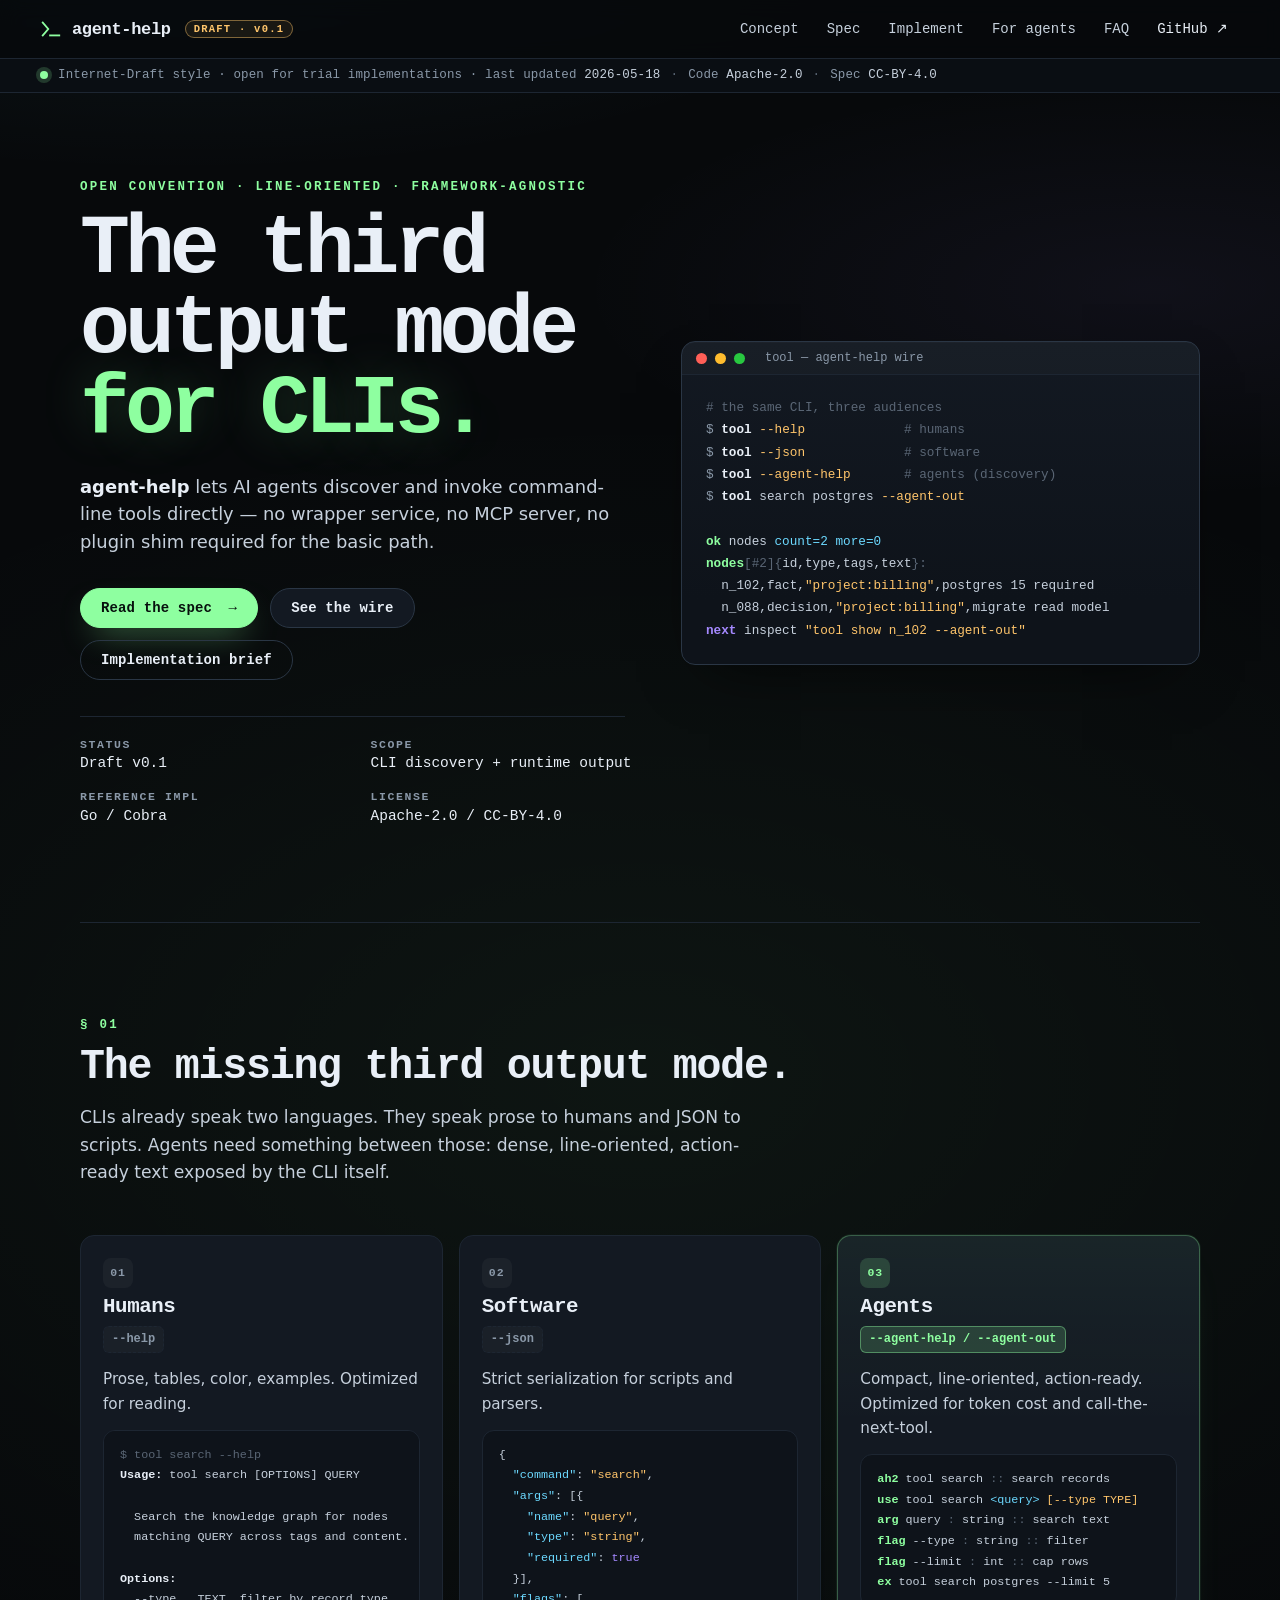
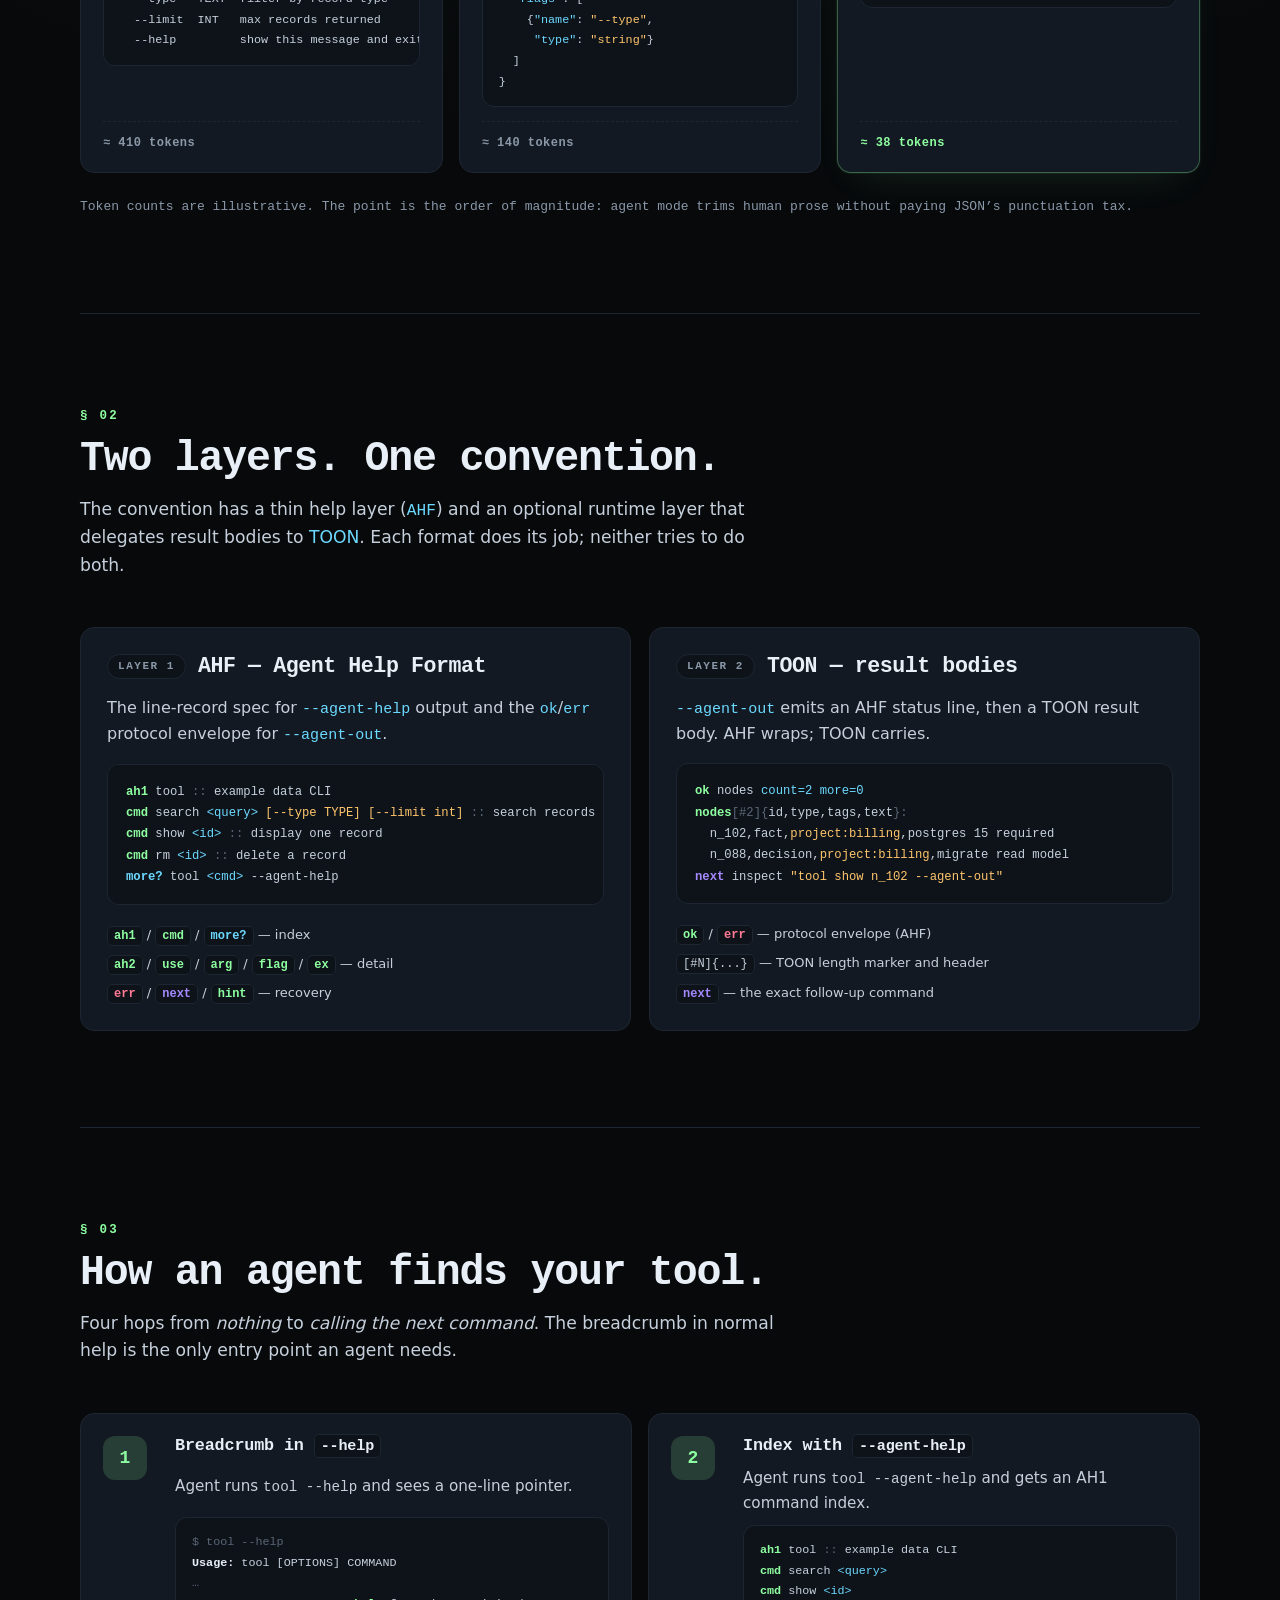
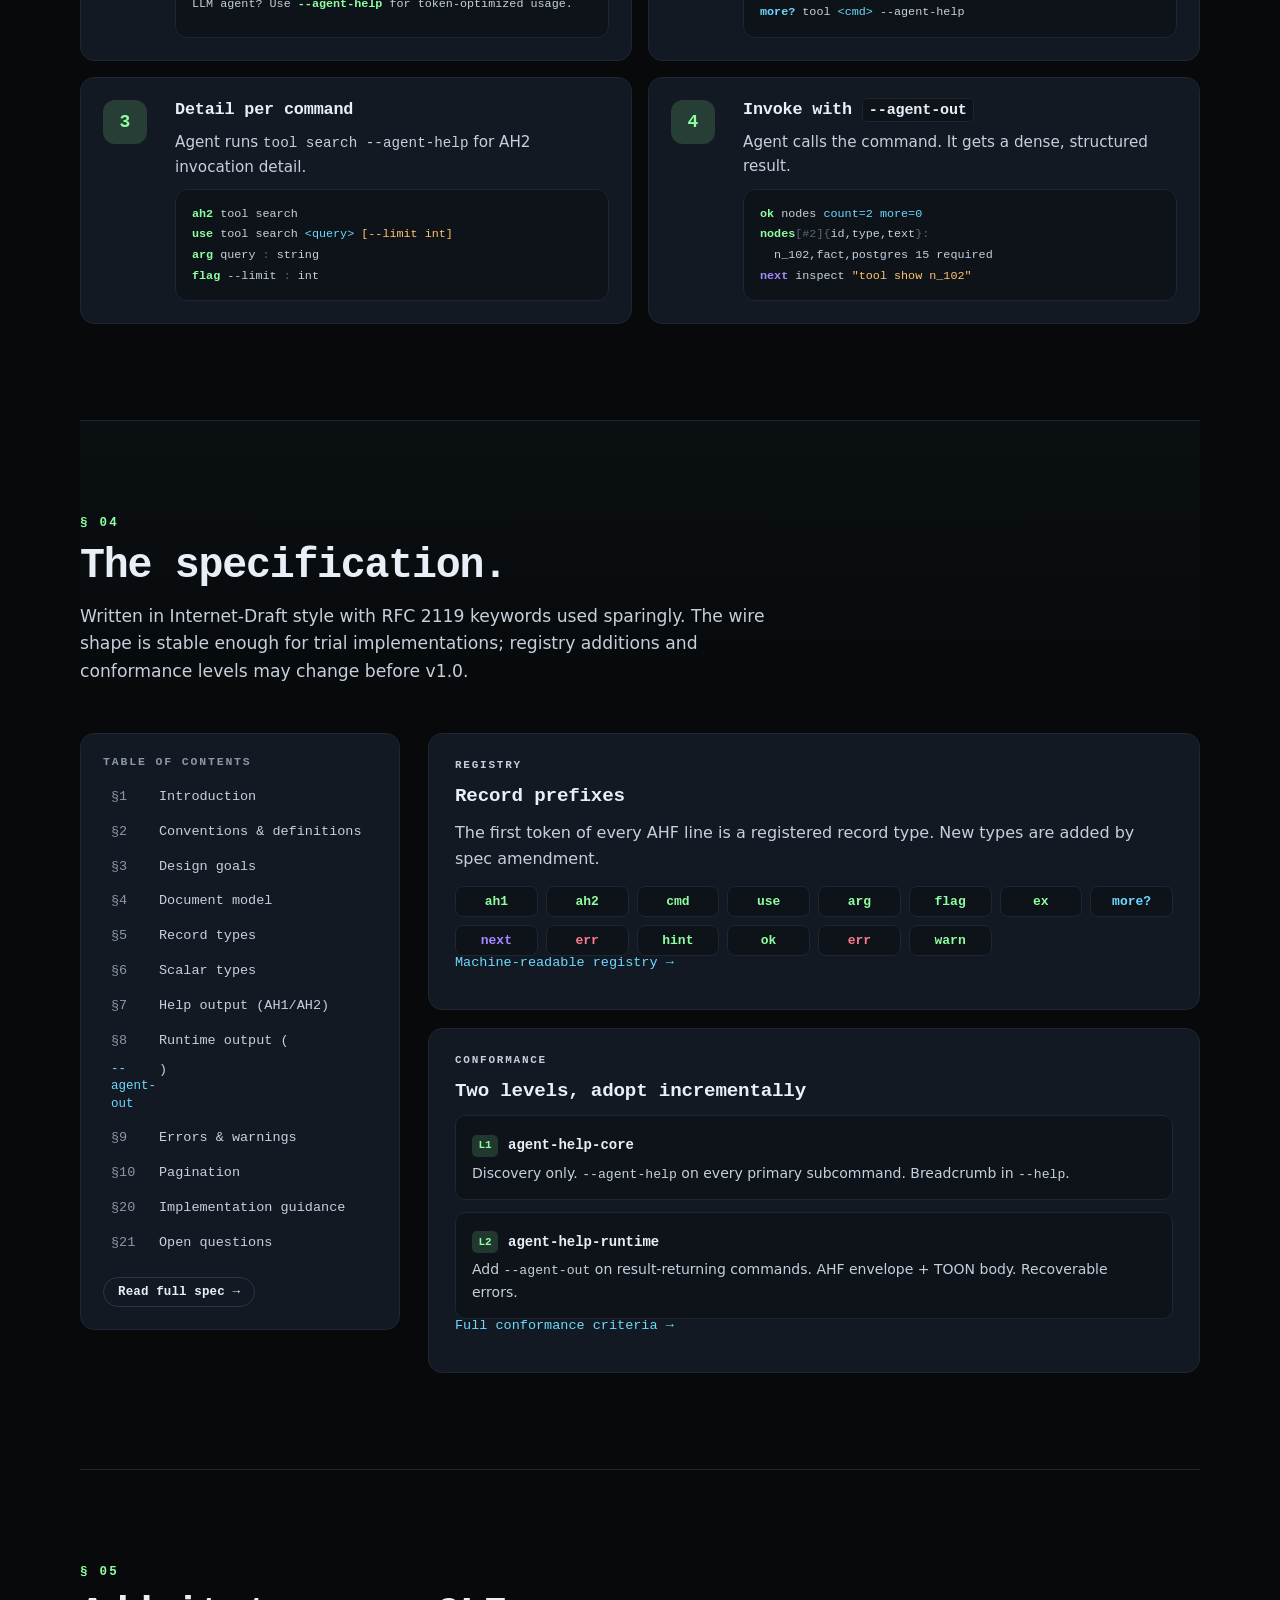
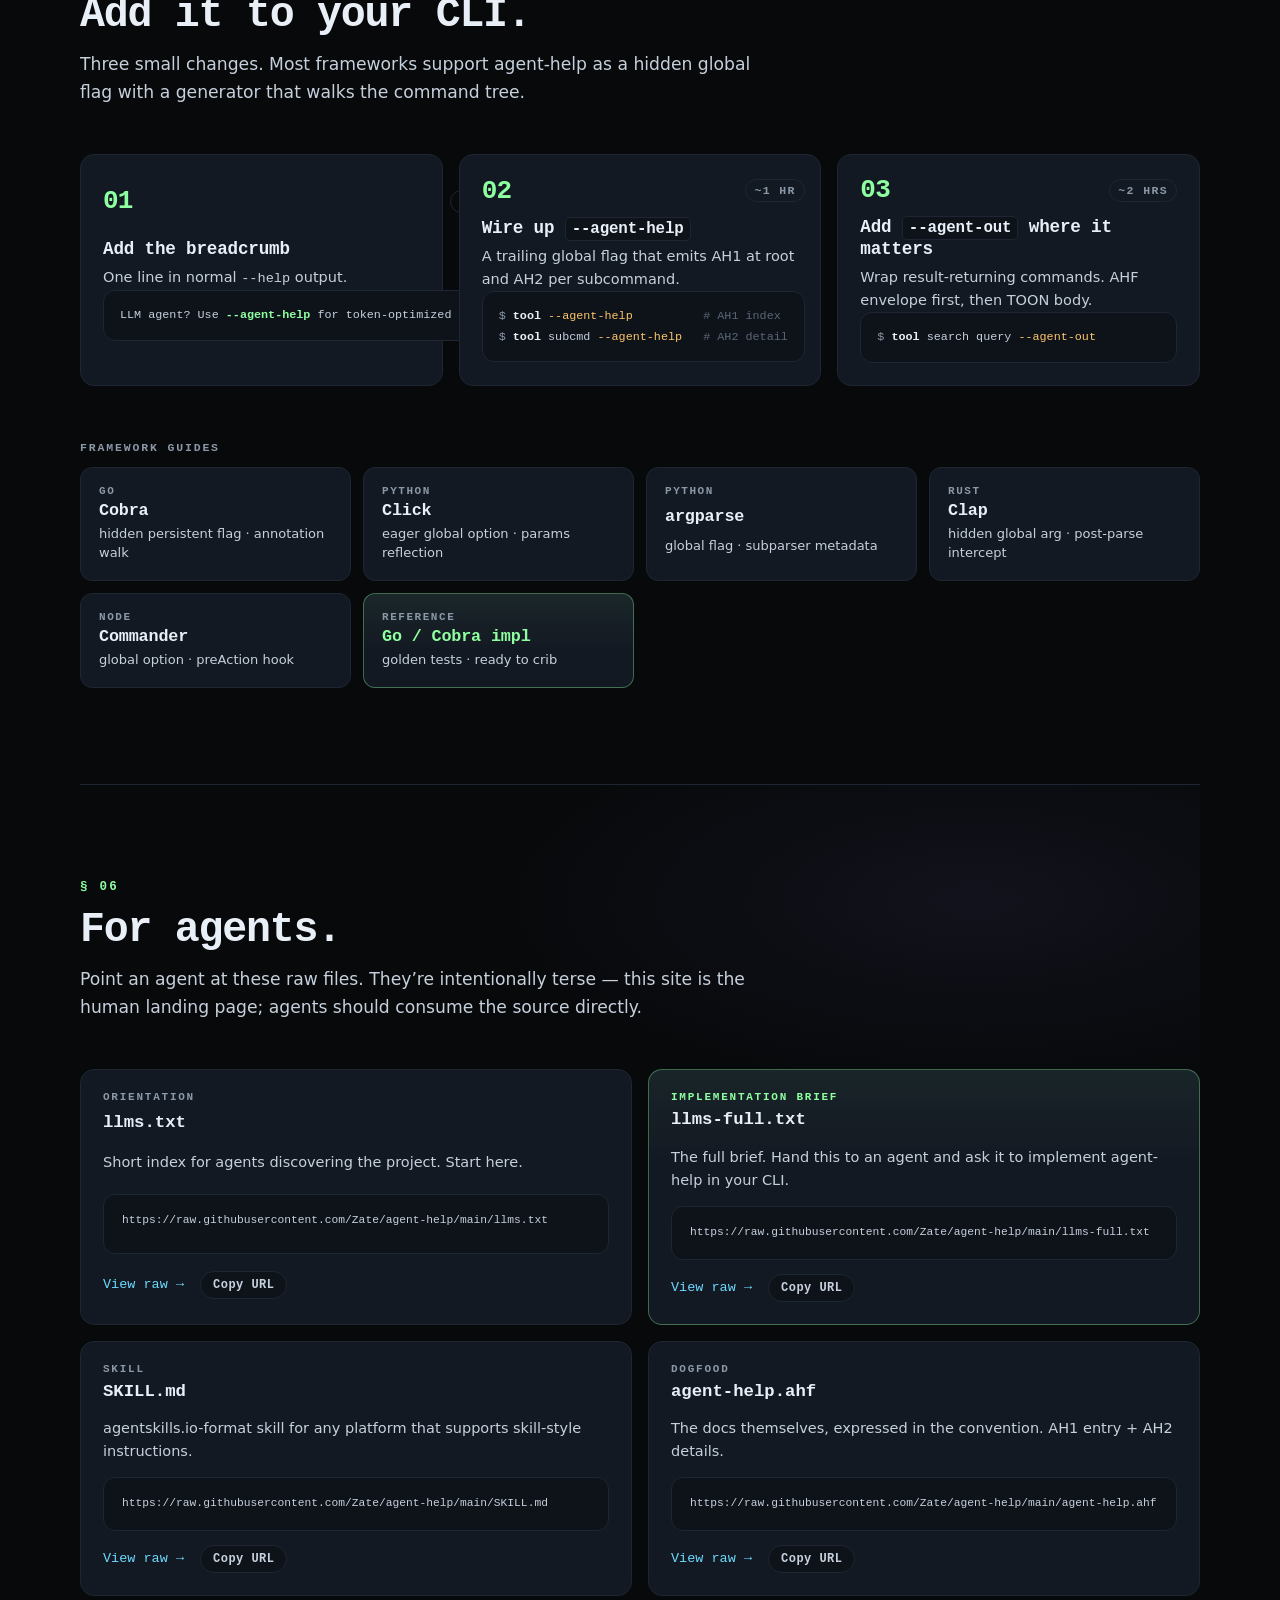
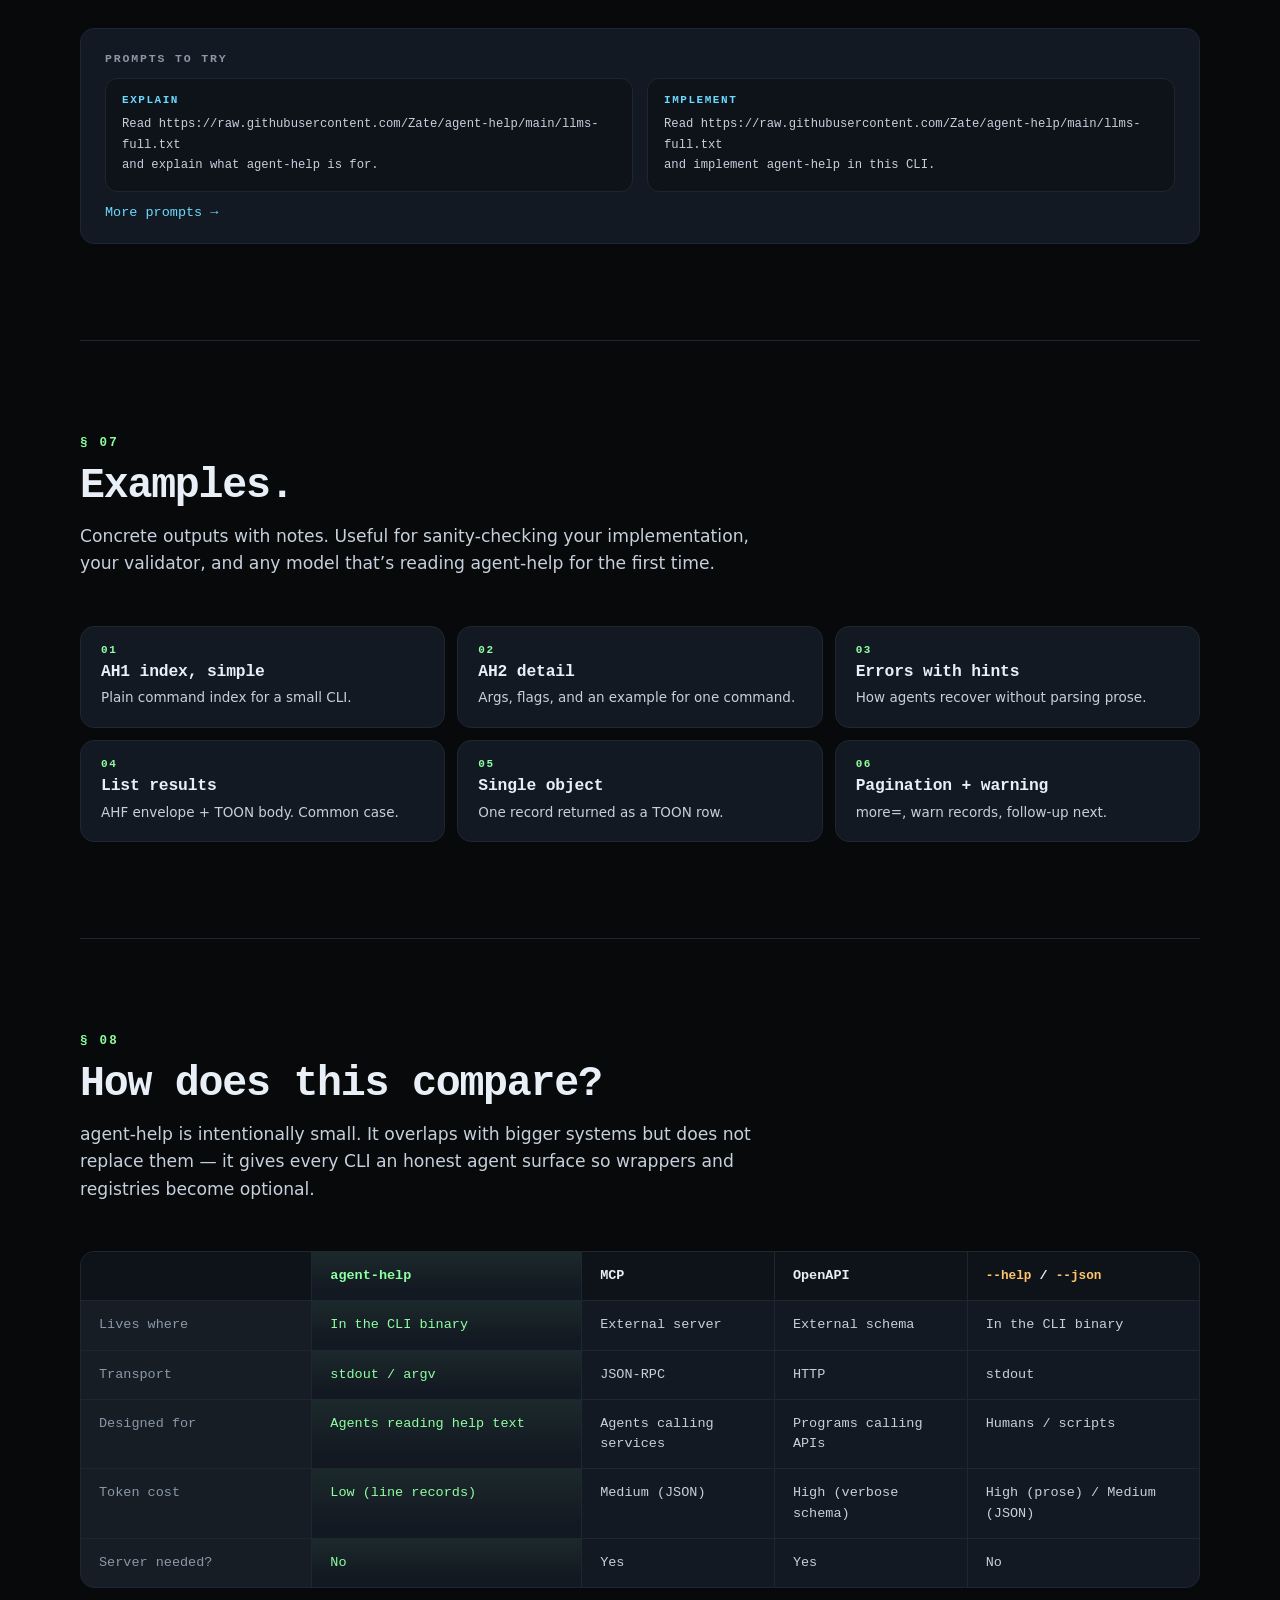
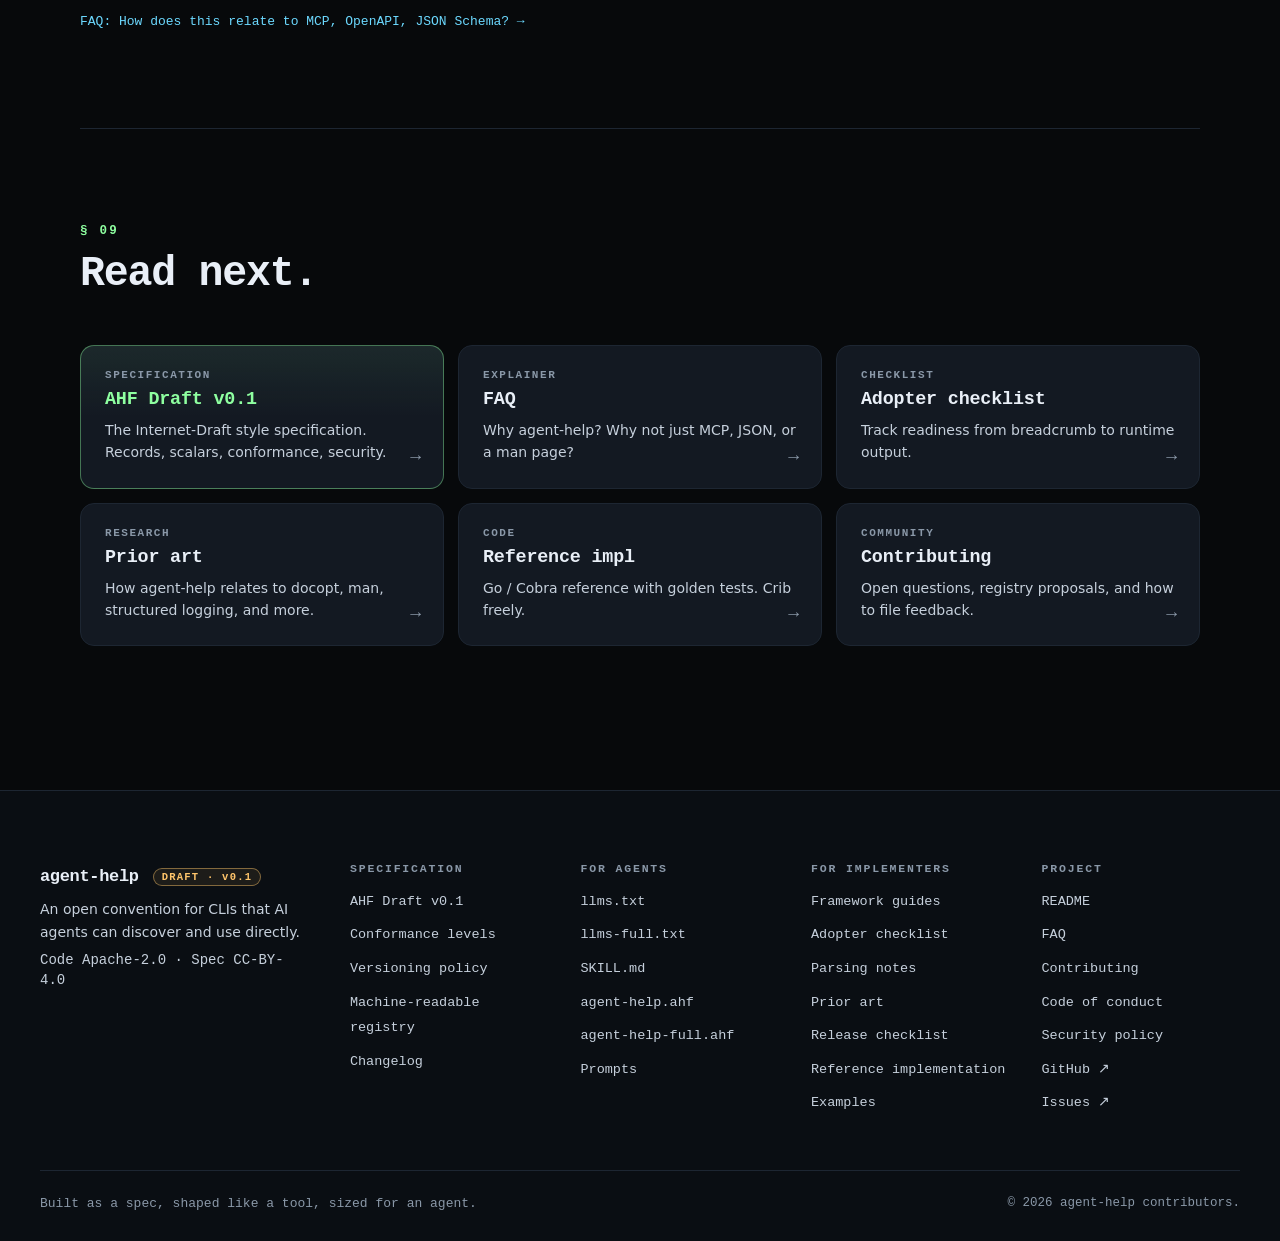
==== site/index.html @ 4b92de72 "Redesign site with spec-launch layout Rework the landing page around an IETF/W3C draft-spec aestheti" ====
<!doctype html>
<html lang="en" data-theme="dark">
<head>
  <meta charset="utf-8">
  <meta name="viewport" content="width=device-width, initial-scale=1">
  <title>agent-help — an open convention for agent-native CLIs</title>
  <meta name="description" content="agent-help is an open convention that lets AI agents discover and invoke command-line tools directly. No wrappers, no MCP server, no shims.">
  <link rel="canonical" href="https://zate.github.io/agent-help/">
  <meta property="og:type" content="website">
  <meta property="og:title" content="agent-help — agent-native CLIs">
  <meta property="og:description" content="The third output mode for CLIs. An open convention for AI agents to discover and invoke command-line tools directly.">
  <meta property="og:url" content="https://zate.github.io/agent-help/">
  <meta name="twitter:card" content="summary_large_image">
  <meta name="twitter:title" content="agent-help — agent-native CLIs">
  <meta name="twitter:description" content="The third output mode for CLIs.">
  <link rel="stylesheet" href="styles.css">
</head>
<body>
  <a class="skip" href="#main">Skip to content</a>

  <header class="topbar" role="banner">
    <a class="brand" href="#top" aria-label="agent-help home">
      <svg class="brand-mark" width="22" height="22" viewBox="0 0 24 24" aria-hidden="true">
        <path d="M3 5 L9 12 L3 19" fill="none" stroke="currentColor" stroke-width="2" stroke-linecap="square" stroke-linejoin="miter"/>
        <line x1="11" y1="19" x2="21" y2="19" stroke="currentColor" stroke-width="2" stroke-linecap="square"/>
      </svg>
      <span class="brand-name">agent-help</span>
      <span class="brand-status" title="Draft v0.1">DRAFT&nbsp;·&nbsp;v0.1</span>
    </a>
    <nav class="topnav" aria-label="Primary">
      <a href="#concept">Concept</a>
      <a href="#spec">Spec</a>
      <a href="#implement">Implement</a>
      <a href="#for-agents">For&nbsp;agents</a>
      <a href="FAQ.md">FAQ</a>
      <a class="external" href="https://github.com/Zate/agent-help" rel="noopener">GitHub&nbsp;↗</a>
    </nav>
  </header>

  <div class="statusbar" aria-label="Status">
    <span class="dot"></span>
    <span>Internet-Draft style · open for trial implementations · last updated <time datetime="2026-05-18">2026-05-18</time></span>
    <span class="sep">·</span>
    <span>Code <a href="LICENSE">Apache-2.0</a></span>
    <span class="sep">·</span>
    <span>Spec <a href="LICENSE-DOCS">CC-BY-4.0</a></span>
  </div>

  <main id="main">

    <!-- ─────────────────────────  HERO  ───────────────────────── -->
    <section class="hero" id="top">
      <div class="hero-copy">
        <p class="eyebrow">Open convention&nbsp;·&nbsp;line-oriented&nbsp;·&nbsp;framework-agnostic</p>
        <h1 class="hero-title">
          <span class="word">The&nbsp;third</span>
          <span class="word">output&nbsp;mode</span>
          <span class="word accent">for&nbsp;CLIs.</span>
        </h1>
        <p class="hero-sub">
          <strong>agent-help</strong> lets AI agents discover and invoke command-line tools directly &mdash;
          no wrapper service, no MCP server, no plugin shim required for the basic path.
        </p>
        <div class="hero-actions">
          <a class="cta primary" href="AHF-RFC.md">Read the spec<span aria-hidden="true">&nbsp;→</span></a>
          <a class="cta" href="#wire">See the wire</a>
          <a class="cta ghost" href="llms-full.txt">Implementation brief</a>
        </div>
        <dl class="hero-meta">
          <div><dt>Status</dt><dd>Draft&nbsp;v0.1</dd></div>
          <div><dt>Scope</dt><dd>CLI&nbsp;discovery&nbsp;+&nbsp;runtime&nbsp;output</dd></div>
          <div><dt>Reference&nbsp;impl</dt><dd>Go / Cobra</dd></div>
          <div><dt>License</dt><dd>Apache-2.0 / CC-BY-4.0</dd></div>
        </dl>
      </div>

      <aside class="hero-demo" aria-label="Wire format demo">
        <div class="terminal">
          <div class="term-chrome">
            <span class="t-dot t-red"></span>
            <span class="t-dot t-yellow"></span>
            <span class="t-dot t-green"></span>
            <p class="term-title">tool — agent-help wire</p>
          </div>
<pre class="term-body"><code><span class="muted"># the same CLI, three audiences</span>
<span class="prompt">$</span> <span class="bin">tool</span> <span class="flag">--help</span>             <span class="muted"># humans</span>
<span class="prompt">$</span> <span class="bin">tool</span> <span class="flag">--json</span>             <span class="muted"># software</span>
<span class="prompt">$</span> <span class="bin">tool</span> <span class="flag">--agent-help</span>       <span class="muted"># agents (discovery)</span>
<span class="prompt">$</span> <span class="bin">tool</span> search postgres <span class="flag">--agent-out</span>

<span class="status-ok">ok</span> nodes <span class="kv">count=2</span> <span class="kv">more=0</span>
<span class="rec">nodes</span><span class="dim">[#2]{</span>id,type,tags,text<span class="dim">}:</span>
  n_102,fact,<span class="str">"project:billing"</span>,postgres 15 required
  n_088,decision,<span class="str">"project:billing"</span>,migrate read model
<span class="rec next">next</span> inspect <span class="str">"tool show n_102 --agent-out"</span></code></pre>
        </div>
      </aside>
    </section>

    <!-- ─────────────────────────  CONCEPT  ───────────────────────── -->
    <section class="section" id="concept" aria-labelledby="concept-h">
      <header class="section-head">
        <p class="section-num">§ 01</p>
        <h2 id="concept-h">The missing third output mode.</h2>
        <p class="section-lede">
          CLIs already speak two languages. They speak prose to humans and JSON to scripts.
          Agents need something between those: dense, line-oriented, action-ready text exposed by the CLI itself.
        </p>
      </header>

      <div class="modes">
        <article class="mode">
          <header>
            <span class="mode-pill">01</span>
            <h3>Humans</h3>
            <code class="mode-flag">--help</code>
          </header>
          <p>Prose, tables, color, examples. Optimized for reading.</p>
<pre class="mini"><code><span class="muted">$ tool search --help</span>
<span class="strong">Usage:</span> tool search [OPTIONS] QUERY

  Search the knowledge graph for nodes
  matching QUERY across tags and content.

<span class="strong">Options:</span>
  --type   TEXT  filter by record type
  --limit  INT   max records returned
  --help         show this message and exit</code></pre>
          <footer><span class="metric">≈ 410 tokens</span></footer>
        </article>

        <article class="mode">
          <header>
            <span class="mode-pill">02</span>
            <h3>Software</h3>
            <code class="mode-flag">--json</code>
          </header>
          <p>Strict serialization for scripts and parsers.</p>
<pre class="mini"><code>{
  <span class="json-k">"command"</span>: <span class="json-s">"search"</span>,
  <span class="json-k">"args"</span>: [{
    <span class="json-k">"name"</span>: <span class="json-s">"query"</span>,
    <span class="json-k">"type"</span>: <span class="json-s">"string"</span>,
    <span class="json-k">"required"</span>: <span class="json-n">true</span>
  }],
  <span class="json-k">"flags"</span>: [
    {<span class="json-k">"name"</span>: <span class="json-s">"--type"</span>,
     <span class="json-k">"type"</span>: <span class="json-s">"string"</span>}
  ]
}</code></pre>
          <footer><span class="metric">≈ 140 tokens</span></footer>
        </article>

        <article class="mode highlight">
          <header>
            <span class="mode-pill accent">03</span>
            <h3>Agents</h3>
            <code class="mode-flag accent">--agent-help&nbsp;/&nbsp;--agent-out</code>
          </header>
          <p>Compact, line-oriented, action-ready. Optimized for token cost and call-the-next-tool.</p>
<pre class="mini"><code><span class="rec">ah2</span> tool search <span class="dim">::</span> search records
<span class="rec">use</span> tool search <span class="ah-arg">&lt;query&gt;</span> <span class="ah-flag">[--type TYPE]</span>
<span class="rec">arg</span> query <span class="dim">:</span> string <span class="dim">::</span> search text
<span class="rec">flag</span> --type <span class="dim">:</span> string <span class="dim">::</span> filter
<span class="rec">flag</span> --limit <span class="dim">:</span> int <span class="dim">::</span> cap rows
<span class="rec">ex</span> tool search postgres --limit 5</code></pre>
          <footer><span class="metric accent">≈ 38 tokens</span></footer>
        </article>
      </div>

      <p class="hint">
        Token counts are illustrative. The point is the order of magnitude:
        agent mode trims human prose without paying JSON&rsquo;s punctuation tax.
      </p>
    </section>

    <!-- ─────────────────────────  WIRE  ───────────────────────── -->
    <section class="section" id="wire" aria-labelledby="wire-h">
      <header class="section-head">
        <p class="section-num">§ 02</p>
        <h2 id="wire-h">Two layers. One convention.</h2>
        <p class="section-lede">
          The convention has a thin help layer (<code>AHF</code>) and an optional runtime layer that delegates result bodies
          to <a href="https://github.com/toon-format/spec" rel="noopener">TOON</a>. Each format does its job; neither tries to do both.
        </p>
      </header>

      <div class="layers">
        <article class="layer">
          <div class="layer-head">
            <span class="badge">Layer&nbsp;1</span>
            <h3>AHF &mdash; Agent Help Format</h3>
          </div>
          <p>The line-record spec for <code>--agent-help</code> output and the <code>ok</code>/<code>err</code> protocol envelope for <code>--agent-out</code>.</p>
<pre class="block"><code><span class="rec">ah1</span> tool <span class="dim">::</span> example data CLI
<span class="rec">cmd</span> search <span class="ah-arg">&lt;query&gt;</span> <span class="ah-flag">[--type TYPE] [--limit int]</span> <span class="dim">::</span> search records
<span class="rec">cmd</span> show <span class="ah-arg">&lt;id&gt;</span> <span class="dim">::</span> display one record
<span class="rec">cmd</span> rm <span class="ah-arg">&lt;id&gt;</span> <span class="dim">::</span> delete a record
<span class="rec more">more?</span> tool <span class="ah-arg">&lt;cmd&gt;</span> --agent-help</code></pre>
          <ul class="layer-foot">
            <li><code class="rec">ah1</code> / <code class="rec">cmd</code> / <code class="rec more">more?</code> — index</li>
            <li><code class="rec">ah2</code> / <code class="rec">use</code> / <code class="rec">arg</code> / <code class="rec">flag</code> / <code class="rec">ex</code> — detail</li>
            <li><code class="rec err">err</code> / <code class="rec next">next</code> / <code class="rec">hint</code> — recovery</li>
          </ul>
        </article>

        <article class="layer">
          <div class="layer-head">
            <span class="badge">Layer&nbsp;2</span>
            <h3>TOON &mdash; result bodies</h3>
          </div>
          <p><code>--agent-out</code> emits an AHF status line, then a TOON result body. AHF wraps; TOON carries.</p>
<pre class="block"><code><span class="status-ok">ok</span> nodes <span class="kv">count=2</span> <span class="kv">more=0</span>
<span class="rec">nodes</span><span class="dim">[#2]{</span>id,type,tags,text<span class="dim">}:</span>
  n_102,fact,<span class="str">project:billing</span>,postgres 15 required
  n_088,decision,<span class="str">project:billing</span>,migrate read model
<span class="rec next">next</span> inspect <span class="str">"tool show n_102 --agent-out"</span></code></pre>
          <ul class="layer-foot">
            <li><code class="status-ok">ok</code> / <code class="status-err">err</code> &mdash; protocol envelope (AHF)</li>
            <li><code>[#N]{...}</code> &mdash; TOON length marker and header</li>
            <li><code class="rec next">next</code> &mdash; the exact follow-up command</li>
          </ul>
        </article>
      </div>
    </section>

    <!-- ─────────────────────────  DISCOVERY FLOW  ───────────────────────── -->
    <section class="section" id="discovery" aria-labelledby="disc-h">
      <header class="section-head">
        <p class="section-num">§ 03</p>
        <h2 id="disc-h">How an agent finds your tool.</h2>
        <p class="section-lede">
          Four hops from <em>nothing</em> to <em>calling the next command</em>. The breadcrumb in normal help is the only entry point an agent needs.
        </p>
      </header>

      <ol class="flow">
        <li>
          <div class="flow-num">1</div>
          <div class="flow-body">
            <h3>Breadcrumb in <code>--help</code></h3>
            <p>Agent runs <code>tool --help</code> and sees a one-line pointer.</p>
<pre class="mini"><code><span class="muted">$ tool --help</span>
<span class="strong">Usage:</span> tool [OPTIONS] COMMAND
<span class="muted">…</span>
LLM agent? Use <span class="rec">--agent-help</span> for token-optimized usage.</code></pre>
          </div>
        </li>
        <li>
          <div class="flow-num">2</div>
          <div class="flow-body">
            <h3>Index with <code>--agent-help</code></h3>
            <p>Agent runs <code>tool --agent-help</code> and gets an AH1 command index.</p>
<pre class="mini"><code><span class="rec">ah1</span> tool <span class="dim">::</span> example data CLI
<span class="rec">cmd</span> search <span class="ah-arg">&lt;query&gt;</span>
<span class="rec">cmd</span> show <span class="ah-arg">&lt;id&gt;</span>
<span class="rec more">more?</span> tool <span class="ah-arg">&lt;cmd&gt;</span> --agent-help</code></pre>
          </div>
        </li>
        <li>
          <div class="flow-num">3</div>
          <div class="flow-body">
            <h3>Detail per command</h3>
            <p>Agent runs <code>tool search --agent-help</code> for AH2 invocation detail.</p>
<pre class="mini"><code><span class="rec">ah2</span> tool search
<span class="rec">use</span> tool search <span class="ah-arg">&lt;query&gt;</span> <span class="ah-flag">[--limit int]</span>
<span class="rec">arg</span> query <span class="dim">:</span> string
<span class="rec">flag</span> --limit <span class="dim">:</span> int</code></pre>
          </div>
        </li>
        <li>
          <div class="flow-num">4</div>
          <div class="flow-body">
            <h3>Invoke with <code>--agent-out</code></h3>
            <p>Agent calls the command. It gets a dense, structured result.</p>
<pre class="mini"><code><span class="status-ok">ok</span> nodes <span class="kv">count=2 more=0</span>
<span class="rec">nodes</span><span class="dim">[#2]{</span>id,type,text<span class="dim">}:</span>
  n_102,fact,postgres 15 required
<span class="rec next">next</span> inspect <span class="str">"tool show n_102"</span></code></pre>
          </div>
        </li>
      </ol>
    </section>

    <!-- ─────────────────────────  SPEC  ───────────────────────── -->
    <section class="section spec-section" id="spec" aria-labelledby="spec-h">
      <header class="section-head">
        <p class="section-num">§ 04</p>
        <h2 id="spec-h">The specification.</h2>
        <p class="section-lede">
          Written in Internet-Draft style with RFC&nbsp;2119 keywords used sparingly. The wire shape is stable enough for trial implementations; registry additions and conformance levels may change before v1.0.
        </p>
      </header>

      <div class="spec-grid">
        <nav class="spec-toc" aria-label="Spec table of contents">
          <p class="toc-heading">Table of contents</p>
          <ol>
            <li><a href="AHF-RFC.md#1-introduction"><span>§1</span> Introduction</a></li>
            <li><a href="AHF-RFC.md#2-conventions-and-definitions"><span>§2</span> Conventions &amp; definitions</a></li>
            <li><a href="AHF-RFC.md#3-design-goals"><span>§3</span> Design goals</a></li>
            <li><a href="AHF-RFC.md#4-document-model"><span>§4</span> Document model</a></li>
            <li><a href="AHF-RFC.md#5-record-types"><span>§5</span> Record types</a></li>
            <li><a href="AHF-RFC.md#6-scalar-types"><span>§6</span> Scalar types</a></li>
            <li><a href="AHF-RFC.md#7-help-output-ah1ah2"><span>§7</span> Help output (AH1/AH2)</a></li>
            <li><a href="AHF-RFC.md#8-runtime-output-agent-out"><span>§8</span> Runtime output (<code>--agent-out</code>)</a></li>
            <li><a href="AHF-RFC.md#9-errors-and-warnings"><span>§9</span> Errors &amp; warnings</a></li>
            <li><a href="AHF-RFC.md#10-pagination-and-continuation"><span>§10</span> Pagination</a></li>
            <li><a href="AHF-RFC.md#20-implementation-guidance"><span>§20</span> Implementation guidance</a></li>
            <li><a href="AHF-RFC.md#21-open-questions"><span>§21</span> Open questions</a></li>
          </ol>
          <a class="cta small" href="AHF-RFC.md">Read full spec&nbsp;→</a>
        </nav>

        <div class="spec-callouts">
          <article class="callout">
            <p class="callout-tag">REGISTRY</p>
            <h4>Record prefixes</h4>
            <p>The first token of every AHF line is a registered record type. New types are added by spec amendment.</p>
            <div class="prefix-grid">
              <code class="rec">ah1</code><code class="rec">ah2</code><code class="rec">cmd</code>
              <code class="rec">use</code><code class="rec">arg</code><code class="rec">flag</code>
              <code class="rec">ex</code><code class="rec more">more?</code><code class="rec next">next</code>
              <code class="rec err">err</code><code class="rec">hint</code><code class="status-ok">ok</code>
              <code class="status-err">err</code><code class="rec">warn</code>
            </div>
            <p class="callout-foot"><a href="spec/ahf-v0.1.json">Machine-readable registry&nbsp;→</a></p>
          </article>

          <article class="callout">
            <p class="callout-tag">CONFORMANCE</p>
            <h4>Two levels, adopt incrementally</h4>
            <dl class="level-list">
              <div>
                <dt><span class="lvl">L1</span> agent-help-core</dt>
                <dd>Discovery only. <code>--agent-help</code> on every primary subcommand. Breadcrumb in <code>--help</code>.</dd>
              </div>
              <div>
                <dt><span class="lvl">L2</span> agent-help-runtime</dt>
                <dd>Add <code>--agent-out</code> on result-returning commands. AHF envelope + TOON body. Recoverable errors.</dd>
              </div>
            </dl>
            <p class="callout-foot"><a href="CONFORMANCE.md">Full conformance criteria&nbsp;→</a></p>
          </article>
        </div>
      </div>
    </section>

    <!-- ─────────────────────────  IMPLEMENT  ───────────────────────── -->
    <section class="section" id="implement" aria-labelledby="impl-h">
      <header class="section-head">
        <p class="section-num">§ 05</p>
        <h2 id="impl-h">Add it to your CLI.</h2>
        <p class="section-lede">
          Three small changes. Most frameworks support agent-help as a hidden global flag with a generator that walks the command tree.
        </p>
      </header>

      <ol class="steps">
        <li>
          <div class="step-meta"><span class="step-num">01</span><span class="step-time">~1&nbsp;min</span></div>
          <div class="step-body">
            <h3>Add the breadcrumb</h3>
            <p>One line in normal <code>--help</code> output.</p>
<pre class="mini"><code>LLM agent? Use <span class="rec">--agent-help</span> for token-optimized usage.</code></pre>
          </div>
        </li>
        <li>
          <div class="step-meta"><span class="step-num">02</span><span class="step-time">~1&nbsp;hr</span></div>
          <div class="step-body">
            <h3>Wire up <code>--agent-help</code></h3>
            <p>A trailing global flag that emits AH1 at root and AH2 per subcommand.</p>
<pre class="mini"><code><span class="prompt">$</span> <span class="bin">tool</span> <span class="flag">--agent-help</span>          <span class="muted"># AH1 index</span>
<span class="prompt">$</span> <span class="bin">tool</span> subcmd <span class="flag">--agent-help</span>   <span class="muted"># AH2 detail</span></code></pre>
          </div>
        </li>
        <li>
          <div class="step-meta"><span class="step-num">03</span><span class="step-time">~2&nbsp;hrs</span></div>
          <div class="step-body">
            <h3>Add <code>--agent-out</code> where it matters</h3>
            <p>Wrap result-returning commands. AHF envelope first, then TOON body.</p>
<pre class="mini"><code><span class="prompt">$</span> <span class="bin">tool</span> search query <span class="flag">--agent-out</span></code></pre>
          </div>
        </li>
      </ol>

      <div class="frameworks">
        <p class="frameworks-heading">Framework guides</p>
        <div class="fw-grid">
          <a class="fw" href="docs/IMPLEMENTATION_GUIDES.md">
            <span class="fw-lang">Go</span>
            <strong>Cobra</strong>
            <span class="fw-hint">hidden persistent flag · annotation walk</span>
          </a>
          <a class="fw" href="docs/IMPLEMENTATION_GUIDES.md">
            <span class="fw-lang">Python</span>
            <strong>Click</strong>
            <span class="fw-hint">eager global option · params reflection</span>
          </a>
          <a class="fw" href="docs/IMPLEMENTATION_GUIDES.md">
            <span class="fw-lang">Python</span>
            <strong>argparse</strong>
            <span class="fw-hint">global flag · subparser metadata</span>
          </a>
          <a class="fw" href="docs/IMPLEMENTATION_GUIDES.md">
            <span class="fw-lang">Rust</span>
            <strong>Clap</strong>
            <span class="fw-hint">hidden global arg · post-parse intercept</span>
          </a>
          <a class="fw" href="docs/IMPLEMENTATION_GUIDES.md">
            <span class="fw-lang">Node</span>
            <strong>Commander</strong>
            <span class="fw-hint">global option · preAction hook</span>
          </a>
          <a class="fw ref-impl" href="impl/">
            <span class="fw-lang">Reference</span>
            <strong>Go / Cobra impl</strong>
            <span class="fw-hint">golden tests · ready to crib</span>
          </a>
        </div>
      </div>
    </section>

    <!-- ─────────────────────────  FOR AGENTS  ───────────────────────── -->
    <section class="section agents-section" id="for-agents" aria-labelledby="agents-h">
      <header class="section-head">
        <p class="section-num">§ 06</p>
        <h2 id="agents-h">For agents.</h2>
        <p class="section-lede">
          Point an agent at these raw files. They&rsquo;re intentionally terse &mdash; this site is the
          human landing page; agents should consume the source directly.
        </p>
      </header>

      <div class="agent-files">
        <article class="afile">
          <div class="afile-head">
            <span class="afile-kind">orientation</span>
            <h3><code>llms.txt</code></h3>
          </div>
          <p>Short index for agents discovering the project. Start here.</p>
          <pre class="url"><code>https://raw.githubusercontent.com/Zate/agent-help/main/llms.txt</code></pre>
          <div class="afile-actions">
            <a href="llms.txt">View raw&nbsp;→</a>
            <button class="copy" data-copy="https://raw.githubusercontent.com/Zate/agent-help/main/llms.txt" aria-label="Copy URL">Copy URL</button>
          </div>
        </article>

        <article class="afile featured">
          <div class="afile-head">
            <span class="afile-kind accent">implementation brief</span>
            <h3><code>llms-full.txt</code></h3>
          </div>
          <p>The full brief. Hand this to an agent and ask it to implement agent-help in your CLI.</p>
          <pre class="url"><code>https://raw.githubusercontent.com/Zate/agent-help/main/llms-full.txt</code></pre>
          <div class="afile-actions">
            <a href="llms-full.txt">View raw&nbsp;→</a>
            <button class="copy" data-copy="https://raw.githubusercontent.com/Zate/agent-help/main/llms-full.txt" aria-label="Copy URL">Copy URL</button>
          </div>
        </article>

        <article class="afile">
          <div class="afile-head">
            <span class="afile-kind">skill</span>
            <h3><code>SKILL.md</code></h3>
          </div>
          <p>agentskills.io-format skill for any platform that supports skill-style instructions.</p>
          <pre class="url"><code>https://raw.githubusercontent.com/Zate/agent-help/main/SKILL.md</code></pre>
          <div class="afile-actions">
            <a href="SKILL.md">View raw&nbsp;→</a>
            <button class="copy" data-copy="https://raw.githubusercontent.com/Zate/agent-help/main/SKILL.md" aria-label="Copy URL">Copy URL</button>
          </div>
        </article>

        <article class="afile">
          <div class="afile-head">
            <span class="afile-kind">dogfood</span>
            <h3><code>agent-help.ahf</code></h3>
          </div>
          <p>The docs themselves, expressed in the convention. AH1 entry + AH2 details.</p>
          <pre class="url"><code>https://raw.githubusercontent.com/Zate/agent-help/main/agent-help.ahf</code></pre>
          <div class="afile-actions">
            <a href="agent-help.ahf">View raw&nbsp;→</a>
            <button class="copy" data-copy="https://raw.githubusercontent.com/Zate/agent-help/main/agent-help.ahf" aria-label="Copy URL">Copy URL</button>
          </div>
        </article>
      </div>

      <div class="prompts">
        <p class="prompts-heading">Prompts to try</p>
        <div class="prompt-cards">
          <div class="prompt-card">
            <p class="prompt-tag">explain</p>
            <pre><code>Read https://raw.githubusercontent.com/Zate/agent-help/main/llms-full.txt
and explain what agent-help is for.</code></pre>
          </div>
          <div class="prompt-card">
            <p class="prompt-tag">implement</p>
            <pre><code>Read https://raw.githubusercontent.com/Zate/agent-help/main/llms-full.txt
and implement agent-help in this CLI.</code></pre>
          </div>
        </div>
        <p class="prompts-foot"><a href="prompts.md">More prompts&nbsp;→</a></p>
      </div>
    </section>

    <!-- ─────────────────────────  EXAMPLES  ───────────────────────── -->
    <section class="section" id="examples" aria-labelledby="ex-h">
      <header class="section-head">
        <p class="section-num">§ 07</p>
        <h2 id="ex-h">Examples.</h2>
        <p class="section-lede">
          Concrete outputs with notes. Useful for sanity-checking your implementation, your validator, and any model that&rsquo;s reading agent-help for the first time.
        </p>
      </header>

      <div class="examples-grid">
        <a class="example" href="examples/01-agent-help-index-simple.md">
          <span class="ex-num">01</span>
          <strong>AH1 index, simple</strong>
          <span>Plain command index for a small CLI.</span>
        </a>
        <a class="example" href="examples/02-agent-help-command-detail.md">
          <span class="ex-num">02</span>
          <strong>AH2 detail</strong>
          <span>Args, flags, and an example for one command.</span>
        </a>
        <a class="example" href="examples/03-agent-help-error-hint.md">
          <span class="ex-num">03</span>
          <strong>Errors with hints</strong>
          <span>How agents recover without parsing prose.</span>
        </a>
        <a class="example" href="examples/04-agent-out-list-results.md">
          <span class="ex-num">04</span>
          <strong>List results</strong>
          <span>AHF envelope + TOON body. Common case.</span>
        </a>
        <a class="example" href="examples/05-agent-out-single-object.md">
          <span class="ex-num">05</span>
          <strong>Single object</strong>
          <span>One record returned as a TOON row.</span>
        </a>
        <a class="example" href="examples/06-agent-out-paginated-warning.md">
          <span class="ex-num">06</span>
          <strong>Pagination + warning</strong>
          <span>more=, warn records, follow-up next.</span>
        </a>
      </div>
    </section>

    <!-- ─────────────────────────  COMPARE  ───────────────────────── -->
    <section class="section" id="compare" aria-labelledby="cmp-h">
      <header class="section-head">
        <p class="section-num">§ 08</p>
        <h2 id="cmp-h">How does this compare?</h2>
        <p class="section-lede">
          agent-help is intentionally small. It overlaps with bigger systems but does not replace them &mdash; it gives every CLI an honest agent surface so wrappers and registries become optional.
        </p>
      </header>

      <div class="compare-table" role="table" aria-label="agent-help compared to alternatives">
        <div class="ct-head" role="row">
          <div role="columnheader">&nbsp;</div>
          <div role="columnheader" class="hl">agent-help</div>
          <div role="columnheader">MCP</div>
          <div role="columnheader">OpenAPI</div>
          <div role="columnheader"><code>--help</code> / <code>--json</code></div>
        </div>
        <div class="ct-row" role="row">
          <div role="rowheader">Lives where</div>
          <div class="hl">In the CLI binary</div>
          <div>External server</div>
          <div>External schema</div>
          <div>In the CLI binary</div>
        </div>
        <div class="ct-row" role="row">
          <div role="rowheader">Transport</div>
          <div class="hl">stdout / argv</div>
          <div>JSON-RPC</div>
          <div>HTTP</div>
          <div>stdout</div>
        </div>
        <div class="ct-row" role="row">
          <div role="rowheader">Designed for</div>
          <div class="hl">Agents reading help text</div>
          <div>Agents calling services</div>
          <div>Programs calling APIs</div>
          <div>Humans / scripts</div>
        </div>
        <div class="ct-row" role="row">
          <div role="rowheader">Token cost</div>
          <div class="hl">Low (line records)</div>
          <div>Medium (JSON)</div>
          <div>High (verbose schema)</div>
          <div>High (prose) / Medium (JSON)</div>
        </div>
        <div class="ct-row" role="row">
          <div role="rowheader">Server needed?</div>
          <div class="hl">No</div>
          <div>Yes</div>
          <div>Yes</div>
          <div>No</div>
        </div>
      </div>
      <p class="hint"><a href="FAQ.md">FAQ: How does this relate to MCP, OpenAPI, JSON Schema?&nbsp;→</a></p>
    </section>

    <!-- ─────────────────────────  READ NEXT  ───────────────────────── -->
    <section class="section read-next" id="read-next" aria-labelledby="rn-h">
      <header class="section-head">
        <p class="section-num">§ 09</p>
        <h2 id="rn-h">Read next.</h2>
      </header>

      <div class="rn-grid">
        <a class="rn-card primary" href="AHF-RFC.md">
          <span class="rn-tag">specification</span>
          <strong>AHF&nbsp;Draft v0.1</strong>
          <span>The Internet-Draft style specification. Records, scalars, conformance, security.</span>
          <span class="rn-arrow" aria-hidden="true">→</span>
        </a>
        <a class="rn-card" href="FAQ.md">
          <span class="rn-tag">explainer</span>
          <strong>FAQ</strong>
          <span>Why agent-help? Why not just MCP, JSON, or a man page?</span>
          <span class="rn-arrow" aria-hidden="true">→</span>
        </a>
        <a class="rn-card" href="docs/ADOPTER_CHECKLIST.md">
          <span class="rn-tag">checklist</span>
          <strong>Adopter checklist</strong>
          <span>Track readiness from breadcrumb to runtime output.</span>
          <span class="rn-arrow" aria-hidden="true">→</span>
        </a>
        <a class="rn-card" href="docs/PRIOR_ART.md">
          <span class="rn-tag">research</span>
          <strong>Prior art</strong>
          <span>How agent-help relates to docopt, man, structured logging, and more.</span>
          <span class="rn-arrow" aria-hidden="true">→</span>
        </a>
        <a class="rn-card" href="impl/">
          <span class="rn-tag">code</span>
          <strong>Reference impl</strong>
          <span>Go / Cobra reference with golden tests. Crib freely.</span>
          <span class="rn-arrow" aria-hidden="true">→</span>
        </a>
        <a class="rn-card" href="CONTRIBUTING.md">
          <span class="rn-tag">community</span>
          <strong>Contributing</strong>
          <span>Open questions, registry proposals, and how to file feedback.</span>
          <span class="rn-arrow" aria-hidden="true">→</span>
        </a>
      </div>
    </section>
  </main>

  <!-- ─────────────────────────  FOOTER  ───────────────────────── -->
  <footer class="site-foot" role="contentinfo">
    <div class="foot-grid">
      <div class="foot-col foot-brand">
        <div class="brand">
          <span class="brand-name">agent-help</span>
          <span class="brand-status">DRAFT&nbsp;·&nbsp;v0.1</span>
        </div>
        <p>An open convention for CLIs that AI agents can discover and use directly.</p>
        <p class="foot-mini">
          Code <a href="LICENSE">Apache-2.0</a> · Spec <a href="LICENSE-DOCS">CC-BY-4.0</a>
        </p>
      </div>

      <div class="foot-col">
        <p class="foot-heading">Specification</p>
        <ul>
          <li><a href="AHF-RFC.md">AHF Draft v0.1</a></li>
          <li><a href="CONFORMANCE.md">Conformance levels</a></li>
          <li><a href="VERSIONING.md">Versioning policy</a></li>
          <li><a href="spec/ahf-v0.1.json">Machine-readable registry</a></li>
          <li><a href="CHANGELOG.md">Changelog</a></li>
        </ul>
      </div>

      <div class="foot-col">
        <p class="foot-heading">For agents</p>
        <ul>
          <li><a href="llms.txt">llms.txt</a></li>
          <li><a href="llms-full.txt">llms-full.txt</a></li>
          <li><a href="SKILL.md">SKILL.md</a></li>
          <li><a href="agent-help.ahf">agent-help.ahf</a></li>
          <li><a href="agent-help-full.ahf">agent-help-full.ahf</a></li>
          <li><a href="prompts.md">Prompts</a></li>
        </ul>
      </div>

      <div class="foot-col">
        <p class="foot-heading">For implementers</p>
        <ul>
          <li><a href="docs/IMPLEMENTATION_GUIDES.md">Framework guides</a></li>
          <li><a href="docs/ADOPTER_CHECKLIST.md">Adopter checklist</a></li>
          <li><a href="docs/PARSING.md">Parsing notes</a></li>
          <li><a href="docs/PRIOR_ART.md">Prior art</a></li>
          <li><a href="docs/RELEASE_CHECKLIST.md">Release checklist</a></li>
          <li><a href="impl/">Reference implementation</a></li>
          <li><a href="examples/">Examples</a></li>
        </ul>
      </div>

      <div class="foot-col">
        <p class="foot-heading">Project</p>
        <ul>
          <li><a href="README.md">README</a></li>
          <li><a href="FAQ.md">FAQ</a></li>
          <li><a href="CONTRIBUTING.md">Contributing</a></li>
          <li><a href="CODE_OF_CONDUCT.md">Code of conduct</a></li>
          <li><a href="SECURITY.md">Security policy</a></li>
          <li><a href="https://github.com/Zate/agent-help" rel="noopener">GitHub&nbsp;↗</a></li>
          <li><a href="https://github.com/Zate/agent-help/issues" rel="noopener">Issues&nbsp;↗</a></li>
        </ul>
      </div>
    </div>
    <div class="foot-sig">
      <p>Built as a spec, shaped like a tool, sized for an agent.</p>
      <p class="foot-mini">© 2026 agent-help contributors.</p>
    </div>
  </footer>

  <script>
    // Copy-to-clipboard for agent file URLs (progressive enhancement)
    document.querySelectorAll('button.copy').forEach(function (btn) {
      btn.addEventListener('click', function () {
        var url = btn.getAttribute('data-copy');
        if (!url || !navigator.clipboard) return;
        navigator.clipboard.writeText(url).then(function () {
          var original = btn.textContent;
          btn.textContent = 'Copied';
          btn.classList.add('copied');
          setTimeout(function () {
            btn.textContent = original;
            btn.classList.remove('copied');
          }, 1400);
        });
      });
    });
  </script>
</body>
</html>
---- site/styles.css ----
/* =============================================================
   agent-help — site styles
   A spec-launch aesthetic: IETF/W3C-draft credibility meets
   modern dev-launch energy. Mono-heavy, line-record forward.
   ============================================================= */

:root {
  color-scheme: dark;

  /* surfaces */
  --bg:           #07090b;
  --bg-soft:      #0a0e13;
  --bg-elev:      #0e131a;
  --panel:        #131922;
  --panel-2:      #182030;
  --line:         #1d2632;
  --line-strong:  #2a3645;

  /* ink */
  --ink:          #e9eff7;
  --ink-soft:     #c6d0dc;
  --muted:        #8a98a8;
  --dim:          #5a6675;

  /* accents */
  --green:        #8effa0;     /* terminal green — agent record */
  --green-soft:   rgba(142,255,160,.16);
  --cyan:         #6cd9ff;
  --amber:        #ffc56b;     /* status / draft */
  --rose:         #ff7a93;     /* err / risk */
  --violet:       #a589ff;

  /* type */
  --mono: "JetBrains Mono", "Berkeley Mono", "SF Mono", ui-monospace, SFMono-Regular, Menlo, Monaco, Consolas, monospace;
  --sans: "Inter", -apple-system, "Segoe UI", system-ui, "Helvetica Neue", Arial, sans-serif;

  /* rhythm */
  --radius: 14px;
  --radius-lg: 22px;
  --gap: 24px;
  --shadow: 0 24px 60px -28px rgba(0,0,0,.7), 0 1px 0 rgba(255,255,255,.02) inset;

  /* layout */
  --max: 1200px;
  --pad: clamp(20px, 4vw, 40px);
}

* { box-sizing: border-box; }

html { scroll-behavior: smooth; }

body {
  margin: 0;
  background:
    radial-gradient(ellipse 80rem 28rem at 14% -6rem, rgba(108,217,255,.07), transparent 60%),
    radial-gradient(ellipse 60rem 22rem at 90% 18rem, rgba(165,137,255,.06), transparent 60%),
    radial-gradient(ellipse 100rem 60rem at 50% 120vh, rgba(142,255,160,.05), transparent 70%),
    var(--bg);
  color: var(--ink);
  font: 16px/1.6 var(--sans);
  -webkit-font-smoothing: antialiased;
  text-rendering: optimizeLegibility;
}

img, svg { display: block; max-width: 100%; }

a { color: var(--cyan); text-decoration: none; }
a:hover { color: var(--green); }

::selection { background: var(--green-soft); color: var(--ink); }

.skip {
  position: absolute; left: -9999px;
  background: var(--green); color: #07100d;
  padding: 8px 12px; border-radius: 8px;
  font: 700 14px/1 var(--mono);
}
.skip:focus { left: 12px; top: 12px; z-index: 1000; }

/* ============================  TOPBAR  ============================ */

.topbar {
  position: sticky; top: 0; z-index: 50;
  display: flex; align-items: center; justify-content: space-between;
  gap: 16px;
  padding: 14px var(--pad);
  background: rgba(7, 9, 11, .82);
  backdrop-filter: saturate(140%) blur(10px);
  -webkit-backdrop-filter: saturate(140%) blur(10px);
  border-bottom: 1px solid var(--line);
}

.brand {
  display: inline-flex; align-items: center; gap: 10px;
  color: var(--ink); text-decoration: none;
}
.brand-mark { color: var(--green); }
.brand-name {
  font: 700 17px/1 var(--mono);
  letter-spacing: -0.02em;
  color: var(--ink);
}
.brand-status {
  display: inline-block;
  margin-left: 4px;
  padding: 3px 8px;
  border: 1px solid rgba(255,197,107,.45);
  background: rgba(255,197,107,.08);
  color: var(--amber);
  font: 600 10.5px/1 var(--mono);
  letter-spacing: .12em;
  border-radius: 999px;
  white-space: nowrap;
}

.topnav {
  display: flex; align-items: center; gap: 4px;
  font: 500 14px/1 var(--mono);
}
.topnav a {
  padding: 8px 12px;
  border-radius: 8px;
  color: var(--ink-soft);
  transition: background .15s ease, color .15s ease;
}
.topnav a:hover { background: var(--panel); color: var(--ink); }
.topnav a.external { color: var(--ink); }

/* ============================  STATUS BAR  ============================ */

.statusbar {
  display: flex; flex-wrap: wrap; align-items: center; gap: 10px;
  padding: 10px var(--pad);
  background: var(--bg-soft);
  border-bottom: 1px solid var(--line);
  color: var(--muted);
  font: 500 12.5px/1 var(--mono);
  letter-spacing: .01em;
}
.statusbar a { color: var(--ink-soft); }
.statusbar a:hover { color: var(--green); }
.statusbar .sep { color: var(--dim); }
.statusbar .dot {
  width: 8px; height: 8px; border-radius: 50%;
  background: var(--green);
  box-shadow: 0 0 0 4px rgba(142,255,160,.18);
}
.statusbar time { color: var(--ink-soft); }

/* ============================  MAIN LAYOUT  ============================ */

main { width: 100%; max-width: var(--max); margin: 0 auto; padding: 0 var(--pad); }

.section { padding: 96px 0; border-top: 1px solid var(--line); }
.section:first-of-type { border-top: 0; }

.section-head { margin-bottom: 48px; max-width: 760px; }
.section-num {
  margin: 0 0 14px;
  font: 600 12.5px/1 var(--mono);
  letter-spacing: .18em;
  color: var(--green);
  text-transform: uppercase;
}
.section h2 {
  margin: 0 0 14px;
  font: 700 clamp(1.9rem, 3.6vw, 2.6rem)/1.08 var(--mono);
  letter-spacing: -0.03em;
  color: var(--ink);
}
.section-lede {
  margin: 0;
  font: 400 1.075rem/1.6 var(--sans);
  color: var(--ink-soft);
  max-width: 64ch;
}
.section-lede code { color: var(--cyan); }

.eyebrow {
  margin: 0 0 18px;
  font: 600 12.5px/1 var(--mono);
  letter-spacing: .18em;
  color: var(--green);
  text-transform: uppercase;
}

/* ============================  HERO  ============================ */

.hero {
  display: grid;
  grid-template-columns: minmax(0, 1.05fr) minmax(360px, 1fr);
  gap: 56px;
  align-items: center;
  padding: 88px 0 96px;
  border-top: 0;
}

.hero-title {
  margin: 0 0 22px;
  font: 700 clamp(2.6rem, 6.8vw, 5.2rem)/0.96 var(--mono);
  letter-spacing: -0.06em;
  color: var(--ink);
}
.hero-title .word { display: block; }
.hero-title .accent {
  color: var(--green);
  text-shadow: 0 0 50px rgba(142,255,160,.22);
}

.hero-sub {
  margin: 0 0 32px;
  font: 400 clamp(1.1rem, 1.4vw, 1.25rem)/1.55 var(--sans);
  color: var(--ink-soft);
  max-width: 60ch;
}
.hero-sub strong { color: var(--ink); }

.hero-actions {
  display: flex; flex-wrap: wrap; gap: 12px;
  margin-bottom: 36px;
}

.cta {
  display: inline-flex; align-items: center; gap: 8px;
  padding: 12px 20px;
  border-radius: 999px;
  border: 1px solid var(--line-strong);
  background: var(--panel);
  color: var(--ink);
  font: 600 14px/1 var(--mono);
  letter-spacing: .01em;
  transition: transform .12s ease, background .15s ease, border-color .15s ease, color .15s ease;
}
.cta:hover { background: var(--panel-2); border-color: var(--green); color: var(--green); transform: translateY(-1px); }
.cta.primary {
  background: var(--green);
  border-color: var(--green);
  color: #07100d;
  box-shadow: 0 14px 32px -14px rgba(142,255,160,.65);
}
.cta.primary:hover { background: #a3ffb1; border-color: #a3ffb1; color: #07100d; }
.cta.ghost { background: transparent; }
.cta.small { padding: 8px 14px; font-size: 12.5px; }

.hero-meta {
  display: grid; grid-template-columns: repeat(2, minmax(0,1fr));
  gap: 18px 36px; max-width: 580px;
  border-top: 1px solid var(--line);
  padding-top: 22px;
  margin: 0;
}
.hero-meta div { display: grid; gap: 4px; }
.hero-meta dt { font: 600 11.5px/1 var(--mono); letter-spacing: .14em; color: var(--muted); text-transform: uppercase; }
.hero-meta dd { margin: 0; font: 500 14.5px/1.3 var(--mono); color: var(--ink); }

/* hero terminal */
.hero-demo { min-width: 0; }

.terminal {
  border: 1px solid var(--line-strong);
  background: linear-gradient(180deg, var(--panel), var(--bg-elev) 80%);
  border-radius: var(--radius);
  box-shadow: var(--shadow);
  overflow: hidden;
}
.term-chrome {
  display: flex; align-items: center; gap: 8px;
  padding: 10px 14px;
  background: rgba(255,255,255,.02);
  border-bottom: 1px solid var(--line);
}
.t-dot { width: 11px; height: 11px; border-radius: 50%; display: inline-block; }
.t-red    { background: #ff5f57; }
.t-yellow { background: #febc2e; }
.t-green  { background: #28c840; }
.term-title {
  margin: 0 0 0 12px;
  font: 500 12px/1 var(--mono);
  color: var(--muted);
}
.term-body {
  margin: 0;
  padding: 22px 24px;
  background: transparent;
  border: 0;
  font: 13.5px/1.65 var(--mono);
  color: var(--ink-soft);
  white-space: pre;
  overflow-x: auto;
}
.term-body code { color: inherit; }

/* syntax */
.muted, .dim { color: var(--dim); }
.prompt { color: var(--muted); }
.bin { color: var(--ink); font-weight: 600; }
.flag { color: var(--amber); }
.kv { color: var(--cyan); }
.str { color: var(--amber); }
.json-k { color: var(--cyan); }
.json-s { color: var(--amber); }
.json-n { color: var(--violet); }
.strong { color: var(--ink); font-weight: 600; }

.rec { color: var(--green); font-weight: 600; }
.rec.more { color: var(--cyan); }
.rec.next { color: var(--violet); }
.rec.err  { color: var(--rose); }
.status-ok  { color: var(--green); font-weight: 700; }
.status-err { color: var(--rose); font-weight: 700; }
.ah-arg { color: var(--cyan); }
.ah-flag { color: var(--amber); }

/* code blocks shared */
pre.block, pre.mini, pre.url {
  margin: 0;
  background: var(--bg-elev);
  border: 1px solid var(--line);
  border-radius: 12px;
  padding: 16px 18px;
  font: 13px/1.65 var(--mono);
  color: var(--ink-soft);
  overflow-x: auto;
  white-space: pre;
}
pre.mini { font-size: 12.5px; padding: 14px 16px; }
pre.url { font-size: 12px; white-space: pre-wrap; overflow-wrap: anywhere; color: var(--ink-soft); }
code { font-family: var(--mono); font-size: .94em; color: inherit; }

/* ============================  CONCEPT — three modes  ============================ */

.modes {
  display: grid;
  grid-template-columns: repeat(3, minmax(0, 1fr));
  gap: 16px;
}

.mode {
  background: var(--panel);
  border: 1px solid var(--line);
  border-radius: var(--radius);
  padding: 22px 22px 18px;
  display: flex; flex-direction: column; gap: 14px;
  min-width: 0;
}
.mode header { display: grid; gap: 8px; }
.mode h3 { margin: 0; font: 700 1.3rem/1.1 var(--mono); letter-spacing: -0.02em; color: var(--ink); }
.mode p { margin: 0; color: var(--ink-soft); font-size: .95rem; }
.mode-pill {
  display: inline-flex; align-items: center; justify-content: center;
  width: 30px; height: 30px;
  border-radius: 8px;
  background: rgba(255,255,255,.04);
  color: var(--muted);
  font: 700 11.5px/1 var(--mono);
  letter-spacing: .08em;
}
.mode-pill.accent { background: var(--green-soft); color: var(--green); }
.mode-flag {
  font: 600 12px/1.4 var(--mono);
  color: var(--muted);
  padding: 4px 8px;
  background: rgba(255,255,255,.03);
  border: 1px dashed var(--line);
  border-radius: 6px;
  display: inline-block;
  width: fit-content;
}
.mode-flag.accent { color: var(--green); border-color: rgba(142,255,160,.4); background: var(--green-soft); border-style: solid; }

.mode footer { margin-top: auto; padding-top: 6px; border-top: 1px dashed var(--line); }
.metric { font: 600 12px/1 var(--mono); color: var(--muted); letter-spacing: .04em; }
.metric.accent { color: var(--green); }

.mode.highlight {
  border-color: rgba(142,255,160,.3);
  background:
    linear-gradient(180deg, rgba(142,255,160,.05), transparent 35%),
    var(--panel);
  box-shadow: 0 0 0 1px rgba(142,255,160,.06), 0 18px 40px -22px rgba(142,255,160,.15);
}

.hint {
  margin: 24px 0 0;
  font: 500 13px/1.55 var(--mono);
  color: var(--muted);
}

/* ============================  WIRE — layers  ============================ */

.layers {
  display: grid;
  grid-template-columns: repeat(2, minmax(0,1fr));
  gap: 18px;
}
.layer {
  background: var(--panel);
  border: 1px solid var(--line);
  border-radius: var(--radius);
  padding: 26px;
  display: flex; flex-direction: column; gap: 16px;
  min-width: 0;
}
.layer-head { display: flex; align-items: center; gap: 12px; flex-wrap: wrap; }
.layer h3 { margin: 0; font: 700 1.35rem/1.15 var(--mono); letter-spacing: -0.02em; }
.layer p { margin: 0; color: var(--ink-soft); }
.layer p code { color: var(--cyan); }
.badge {
  font: 600 11px/1 var(--mono);
  letter-spacing: .14em;
  padding: 6px 10px;
  border-radius: 999px;
  background: var(--bg-elev);
  border: 1px solid var(--line);
  color: var(--muted);
  text-transform: uppercase;
}
.layer-foot { list-style: none; padding: 0; margin: 4px 0 0; display: grid; gap: 8px; }
.layer-foot li { font-size: 13px; color: var(--ink-soft); }
.layer-foot code { font-size: 12px; padding: 2px 6px; background: var(--bg-elev); border: 1px solid var(--line); border-radius: 5px; }

/* ============================  FLOW (discovery)  ============================ */

.flow {
  list-style: none; padding: 0; margin: 0;
  display: grid;
  grid-template-columns: repeat(2, minmax(0,1fr));
  gap: 16px;
}
.flow > li {
  display: grid;
  grid-template-columns: 56px 1fr;
  gap: 16px;
  padding: 22px;
  background: var(--panel);
  border: 1px solid var(--line);
  border-radius: var(--radius);
}
.flow-num {
  width: 44px; height: 44px;
  display: grid; place-items: center;
  border-radius: 12px;
  background: var(--green-soft);
  color: var(--green);
  font: 700 18px/1 var(--mono);
}
.flow-body { display: grid; gap: 10px; min-width: 0; }
.flow-body h3 { margin: 0; font: 700 1.05rem/1.2 var(--mono); letter-spacing: -0.01em; }
.flow-body h3 code { font-size: .9em; padding: 2px 6px; background: var(--bg-elev); border: 1px solid var(--line); border-radius: 5px; color: var(--ink); }
.flow-body p { margin: 0; color: var(--ink-soft); font-size: .95rem; }

/* ============================  SPEC  ============================ */

.spec-section { background:
  linear-gradient(180deg, rgba(108,217,255,.03), transparent 30%);
}

.spec-grid {
  display: grid;
  grid-template-columns: minmax(260px, 320px) 1fr;
  gap: 28px;
  align-items: start;
}

.spec-toc {
  position: sticky; top: 84px;
  padding: 22px;
  background: var(--panel);
  border: 1px solid var(--line);
  border-radius: var(--radius);
}
.toc-heading {
  margin: 0 0 14px;
  font: 600 11.5px/1 var(--mono);
  letter-spacing: .16em;
  color: var(--muted);
  text-transform: uppercase;
}
.spec-toc ol {
  list-style: none; padding: 0; margin: 0 0 18px;
  display: grid; gap: 4px;
  font: 500 13.5px/1.4 var(--mono);
  counter-reset: none;
}
.spec-toc ol li a {
  display: grid;
  grid-template-columns: 38px 1fr;
  gap: 10px;
  padding: 6px 8px;
  border-radius: 6px;
  color: var(--ink-soft);
}
.spec-toc ol li a:hover { background: var(--panel-2); color: var(--green); }
.spec-toc ol li a span { color: var(--muted); }
.spec-toc ol li a code { color: var(--cyan); font-size: 12.5px; }

.spec-callouts { display: grid; gap: 18px; }
.callout {
  padding: 26px;
  background: var(--panel);
  border: 1px solid var(--line);
  border-radius: var(--radius);
}
.callout-tag {
  margin: 0 0 8px;
  font: 600 11px/1 var(--mono);
  letter-spacing: .16em;
  color: var(--cyan);
  text-transform: uppercase;
}
.callout h4 {
  margin: 0 0 12px;
  font: 700 1.2rem/1.2 var(--mono);
  letter-spacing: -0.01em;
}
.callout > p { color: var(--ink-soft); margin: 0 0 14px; }

.prefix-grid {
  display: grid;
  grid-template-columns: repeat(auto-fill, minmax(78px, 1fr));
  gap: 8px;
  margin-top: 6px;
}
.prefix-grid code {
  display: inline-flex; align-items: center; justify-content: center;
  padding: 8px 0;
  background: var(--bg-elev);
  border: 1px solid var(--line);
  border-radius: 8px;
  font: 600 13px/1 var(--mono);
}

.level-list { display: grid; gap: 12px; margin: 0; padding: 0; }
.level-list > div { padding: 14px 16px; background: var(--bg-elev); border: 1px solid var(--line); border-radius: 10px; }
.level-list dt { font: 700 14px/1.3 var(--mono); color: var(--ink); display: inline-flex; align-items: center; gap: 10px; }
.level-list dd { margin: 6px 0 0; color: var(--ink-soft); font-size: 14px; line-height: 1.55; }
.lvl {
  display: inline-grid; place-items: center;
  width: 26px; height: 22px;
  border-radius: 5px;
  background: var(--green-soft);
  color: var(--green);
  font: 700 11px/1 var(--mono);
}
.callout-foot { margin: 14px 0 0; font: 500 13.5px/1 var(--mono); }

/* ============================  IMPLEMENT  ============================ */

.steps {
  list-style: none; padding: 0; margin: 0 0 56px;
  display: grid;
  grid-template-columns: repeat(3, minmax(0,1fr));
  gap: 16px;
}
.steps > li {
  background: var(--panel);
  border: 1px solid var(--line);
  border-radius: var(--radius);
  padding: 22px;
  display: grid; gap: 14px;
}
.step-meta { display: flex; align-items: center; justify-content: space-between; }
.step-num { font: 700 26px/1 var(--mono); letter-spacing: -0.03em; color: var(--green); }
.step-time { font: 600 11.5px/1 var(--mono); letter-spacing: .12em; color: var(--muted); text-transform: uppercase; padding: 5px 8px; border: 1px solid var(--line); border-radius: 999px; }
.step-body h3 { margin: 0 0 6px; font: 700 1.1rem/1.2 var(--mono); letter-spacing: -0.01em; }
.step-body h3 code { font-size: .9em; padding: 2px 6px; background: var(--bg-elev); border: 1px solid var(--line); border-radius: 5px; color: var(--ink); }
.step-body p { margin: 0; color: var(--ink-soft); font-size: 14.5px; }

.frameworks-heading {
  margin: 0 0 14px;
  font: 600 11.5px/1 var(--mono);
  letter-spacing: .16em;
  color: var(--muted);
  text-transform: uppercase;
}
.fw-grid {
  display: grid;
  grid-template-columns: repeat(auto-fill, minmax(220px, 1fr));
  gap: 12px;
}
.fw {
  display: grid; gap: 4px;
  padding: 18px;
  background: var(--panel);
  border: 1px solid var(--line);
  border-radius: 12px;
  color: var(--ink);
  transition: border-color .15s ease, transform .12s ease, background .15s ease;
}
.fw:hover { border-color: var(--green); background: var(--panel-2); transform: translateY(-1px); color: var(--ink); }
.fw-lang { font: 600 11px/1 var(--mono); letter-spacing: .14em; color: var(--muted); text-transform: uppercase; }
.fw strong { font: 700 1.05rem/1.2 var(--mono); letter-spacing: -0.01em; color: var(--ink); }
.fw-hint { font: 400 13px/1.4 var(--sans); color: var(--ink-soft); }
.fw.ref-impl { border-color: rgba(142,255,160,.35); background: linear-gradient(180deg, rgba(142,255,160,.06), transparent 60%), var(--panel); }
.fw.ref-impl strong { color: var(--green); }

/* ============================  FOR AGENTS  ============================ */

.agents-section {
  background:
    radial-gradient(ellipse 50rem 20rem at 80% 10%, rgba(165,137,255,.07), transparent 60%);
}

.agent-files {
  display: grid;
  grid-template-columns: repeat(2, minmax(0,1fr));
  gap: 16px;
  margin-bottom: 32px;
}
.afile {
  padding: 22px;
  background: var(--panel);
  border: 1px solid var(--line);
  border-radius: var(--radius);
  display: grid; gap: 14px;
  min-width: 0;
}
.afile.featured {
  border-color: rgba(142,255,160,.34);
  background:
    linear-gradient(180deg, rgba(142,255,160,.05), transparent 35%),
    var(--panel);
}
.afile-head { display: grid; gap: 6px; }
.afile-kind {
  font: 600 11px/1 var(--mono);
  letter-spacing: .16em;
  color: var(--muted);
  text-transform: uppercase;
}
.afile-kind.accent { color: var(--green); }
.afile h3 { margin: 0; font: 700 1.15rem/1.2 var(--mono); }
.afile h3 code { font-family: var(--mono); color: var(--ink); }
.afile > p { margin: 0; color: var(--ink-soft); font-size: 14.5px; }
.afile-actions {
  display: flex; align-items: center; gap: 16px;
  font: 500 13.5px/1 var(--mono);
}
.afile-actions a { color: var(--cyan); }
.afile-actions a:hover { color: var(--green); }
.copy {
  appearance: none;
  background: var(--bg-elev);
  border: 1px solid var(--line);
  color: var(--ink-soft);
  padding: 7px 12px;
  border-radius: 999px;
  font: 600 12px/1 var(--mono);
  letter-spacing: .04em;
  cursor: pointer;
  transition: color .15s, border-color .15s, background .15s;
}
.copy:hover { color: var(--green); border-color: var(--green); }
.copy.copied { color: var(--green); border-color: var(--green); background: var(--green-soft); }

.prompts {
  padding: 24px;
  background: var(--panel);
  border: 1px solid var(--line);
  border-radius: var(--radius);
}
.prompts-heading {
  margin: 0 0 14px;
  font: 600 11.5px/1 var(--mono);
  letter-spacing: .16em;
  color: var(--muted);
  text-transform: uppercase;
}
.prompt-cards {
  display: grid;
  grid-template-columns: repeat(2, minmax(0,1fr));
  gap: 14px;
}
.prompt-card { background: var(--bg-elev); border: 1px solid var(--line); border-radius: 12px; padding: 16px; }
.prompt-tag { margin: 0 0 8px; font: 600 11px/1 var(--mono); letter-spacing: .14em; color: var(--cyan); text-transform: uppercase; }
.prompt-card pre {
  margin: 0; background: transparent; border: 0; padding: 0;
  font: 13px/1.55 var(--mono); color: var(--ink-soft);
  white-space: pre-wrap; overflow-wrap: anywhere;
}
.prompts-foot { margin: 14px 0 0; font: 500 13.5px/1 var(--mono); }

/* ============================  EXAMPLES  ============================ */

.examples-grid {
  display: grid;
  grid-template-columns: repeat(3, minmax(0,1fr));
  gap: 12px;
}
.example {
  display: grid; gap: 6px;
  padding: 18px 20px;
  background: var(--panel);
  border: 1px solid var(--line);
  border-radius: var(--radius);
  color: var(--ink);
  transition: transform .12s, background .15s, border-color .15s;
}
.example:hover { transform: translateY(-1px); border-color: var(--green); background: var(--panel-2); color: var(--ink); }
.ex-num {
  font: 700 11px/1 var(--mono); letter-spacing: .14em; color: var(--green); text-transform: uppercase;
}
.example strong { font: 700 1.02rem/1.2 var(--mono); letter-spacing: -0.01em; color: var(--ink); }
.example span:last-child { color: var(--ink-soft); font-size: 13.5px; }

/* ============================  COMPARE TABLE  ============================ */

.compare-table {
  overflow: hidden;
  border: 1px solid var(--line);
  border-radius: var(--radius);
  background: var(--panel);
}
.ct-head, .ct-row {
  display: grid;
  grid-template-columns: 1.2fr 1.4fr 1fr 1fr 1.2fr;
}
.ct-head > div, .ct-row > div {
  padding: 14px 18px;
  border-bottom: 1px solid var(--line);
  border-right: 1px solid var(--line);
  font: 500 13.5px/1.5 var(--mono);
  color: var(--ink-soft);
}
.ct-head > div { font-weight: 700; color: var(--ink); background: var(--bg-elev); }
.ct-head > div.hl, .ct-row > div.hl {
  background: linear-gradient(180deg, rgba(142,255,160,.07), transparent 80%);
  color: var(--green);
}
.ct-row > [role="rowheader"] { color: var(--muted); background: rgba(255,255,255,.015); }
.ct-head > div:last-child, .ct-row > div:last-child { border-right: 0; }
.ct-row:last-child > div { border-bottom: 0; }
.ct-head > div code, .ct-row > div code { background: transparent; padding: 0; color: var(--amber); }

/* ============================  READ NEXT  ============================ */

.read-next .section-head { max-width: none; }
.rn-grid {
  display: grid;
  grid-template-columns: repeat(3, minmax(0,1fr));
  gap: 14px;
}
.rn-card {
  position: relative;
  display: grid; gap: 8px;
  padding: 24px;
  background: var(--panel);
  border: 1px solid var(--line);
  border-radius: var(--radius);
  color: var(--ink);
  transition: transform .12s, border-color .15s, background .15s;
}
.rn-card:hover { transform: translateY(-2px); border-color: var(--green); color: var(--ink); }
.rn-tag {
  font: 600 11px/1 var(--mono); letter-spacing: .14em; color: var(--muted); text-transform: uppercase;
}
.rn-card strong { font: 700 1.15rem/1.2 var(--mono); letter-spacing: -0.01em; color: var(--ink); }
.rn-card span:nth-of-type(2) { color: var(--ink-soft); font-size: 14px; }
.rn-arrow {
  position: absolute; right: 22px; bottom: 22px;
  font: 700 18px/1 var(--mono);
  color: var(--muted);
  transition: color .15s, transform .15s;
}
.rn-card:hover .rn-arrow { color: var(--green); transform: translateX(2px); }
.rn-card.primary {
  border-color: rgba(142,255,160,.4);
  background:
    linear-gradient(180deg, rgba(142,255,160,.07), transparent 50%),
    var(--panel);
}
.rn-card.primary strong { color: var(--green); }

/* ============================  FOOTER  ============================ */

.site-foot {
  padding: 72px var(--pad) 36px;
  background: var(--bg-soft);
  border-top: 1px solid var(--line);
  margin-top: 48px;
}
.foot-grid {
  max-width: var(--max);
  margin: 0 auto;
  display: grid;
  grid-template-columns: 1.4fr repeat(4, 1fr);
  gap: 32px;
}
.foot-col p.foot-heading {
  margin: 0 0 12px;
  font: 600 11.5px/1 var(--mono);
  letter-spacing: .16em;
  color: var(--muted);
  text-transform: uppercase;
}
.foot-col ul { list-style: none; padding: 0; margin: 0; display: grid; gap: 8px; }
.foot-col ul a { color: var(--ink-soft); font: 500 13.5px/1.3 var(--mono); }
.foot-col ul a:hover { color: var(--green); }
.foot-brand .brand { gap: 10px; margin-bottom: 12px; }
.foot-brand p { margin: 0 0 8px; color: var(--ink-soft); font-size: 14px; max-width: 32ch; }
.foot-mini { font: 500 12.5px/1.4 var(--mono); color: var(--muted); }
.foot-mini a { color: var(--ink-soft); }
.foot-mini a:hover { color: var(--green); }
.foot-sig {
  max-width: var(--max);
  margin: 56px auto 0;
  padding-top: 24px;
  border-top: 1px solid var(--line);
  display: flex; align-items: center; justify-content: space-between; gap: 16px;
  font: 500 13px/1.4 var(--mono);
  color: var(--muted);
}
.foot-sig p { margin: 0; }

/* ============================  RESPONSIVE  ============================ */

@media (max-width: 1024px) {
  .hero { grid-template-columns: 1fr; gap: 36px; padding: 56px 0 64px; }
  .spec-grid { grid-template-columns: 1fr; }
  .spec-toc { position: static; }
  .modes, .layers, .flow, .steps, .examples-grid, .rn-grid, .prompt-cards { grid-template-columns: 1fr 1fr; }
  .foot-grid { grid-template-columns: 1fr 1fr; }
  .ct-head, .ct-row { grid-template-columns: 1fr 1fr 1fr 1fr 1fr; font-size: 12.5px; }
}

@media (max-width: 720px) {
  .topbar { padding: 12px 16px; }
  .topnav { display: none; }
  .statusbar { font-size: 11.5px; padding: 8px 16px; }
  .section { padding: 64px 0; }
  .section-head { margin-bottom: 32px; }
  .hero-title { font-size: clamp(2.4rem, 11vw, 3.4rem); }
  .modes, .layers, .flow, .steps, .examples-grid, .rn-grid, .prompt-cards, .agent-files { grid-template-columns: 1fr; }
  .ct-head, .ct-row { grid-template-columns: 1fr; }
  .ct-head > div, .ct-row > div { border-right: 0; }
  .ct-row > [role="rowheader"] { background: var(--bg-elev); font-weight: 700; color: var(--ink); }
  .hero-meta { grid-template-columns: 1fr 1fr; gap: 14px 24px; }
  .term-body { font-size: 12px; padding: 16px; }
  .foot-grid { grid-template-columns: 1fr; gap: 24px; }
  .foot-sig { flex-direction: column; align-items: flex-start; gap: 6px; }
}

@media (prefers-reduced-motion: reduce) {
  * { animation: none !important; transition: none !important; }
  html { scroll-behavior: auto; }
}
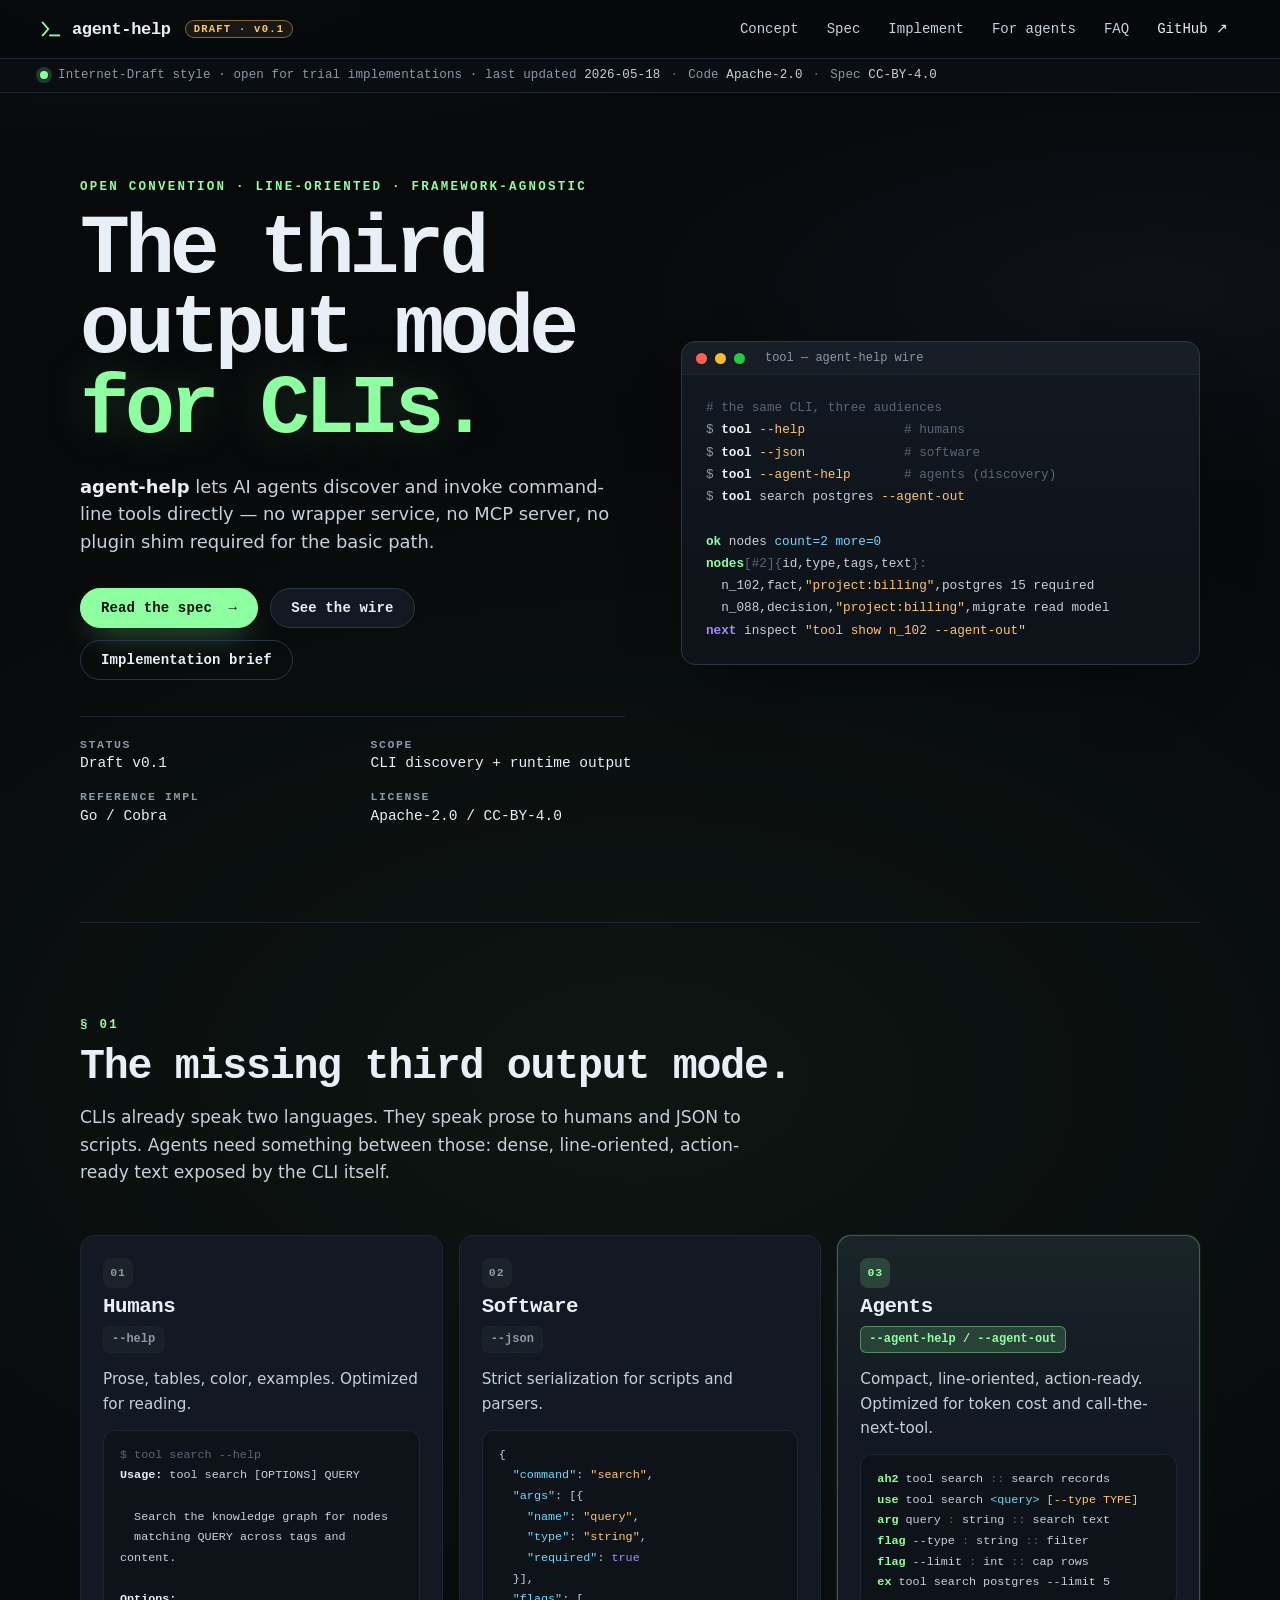
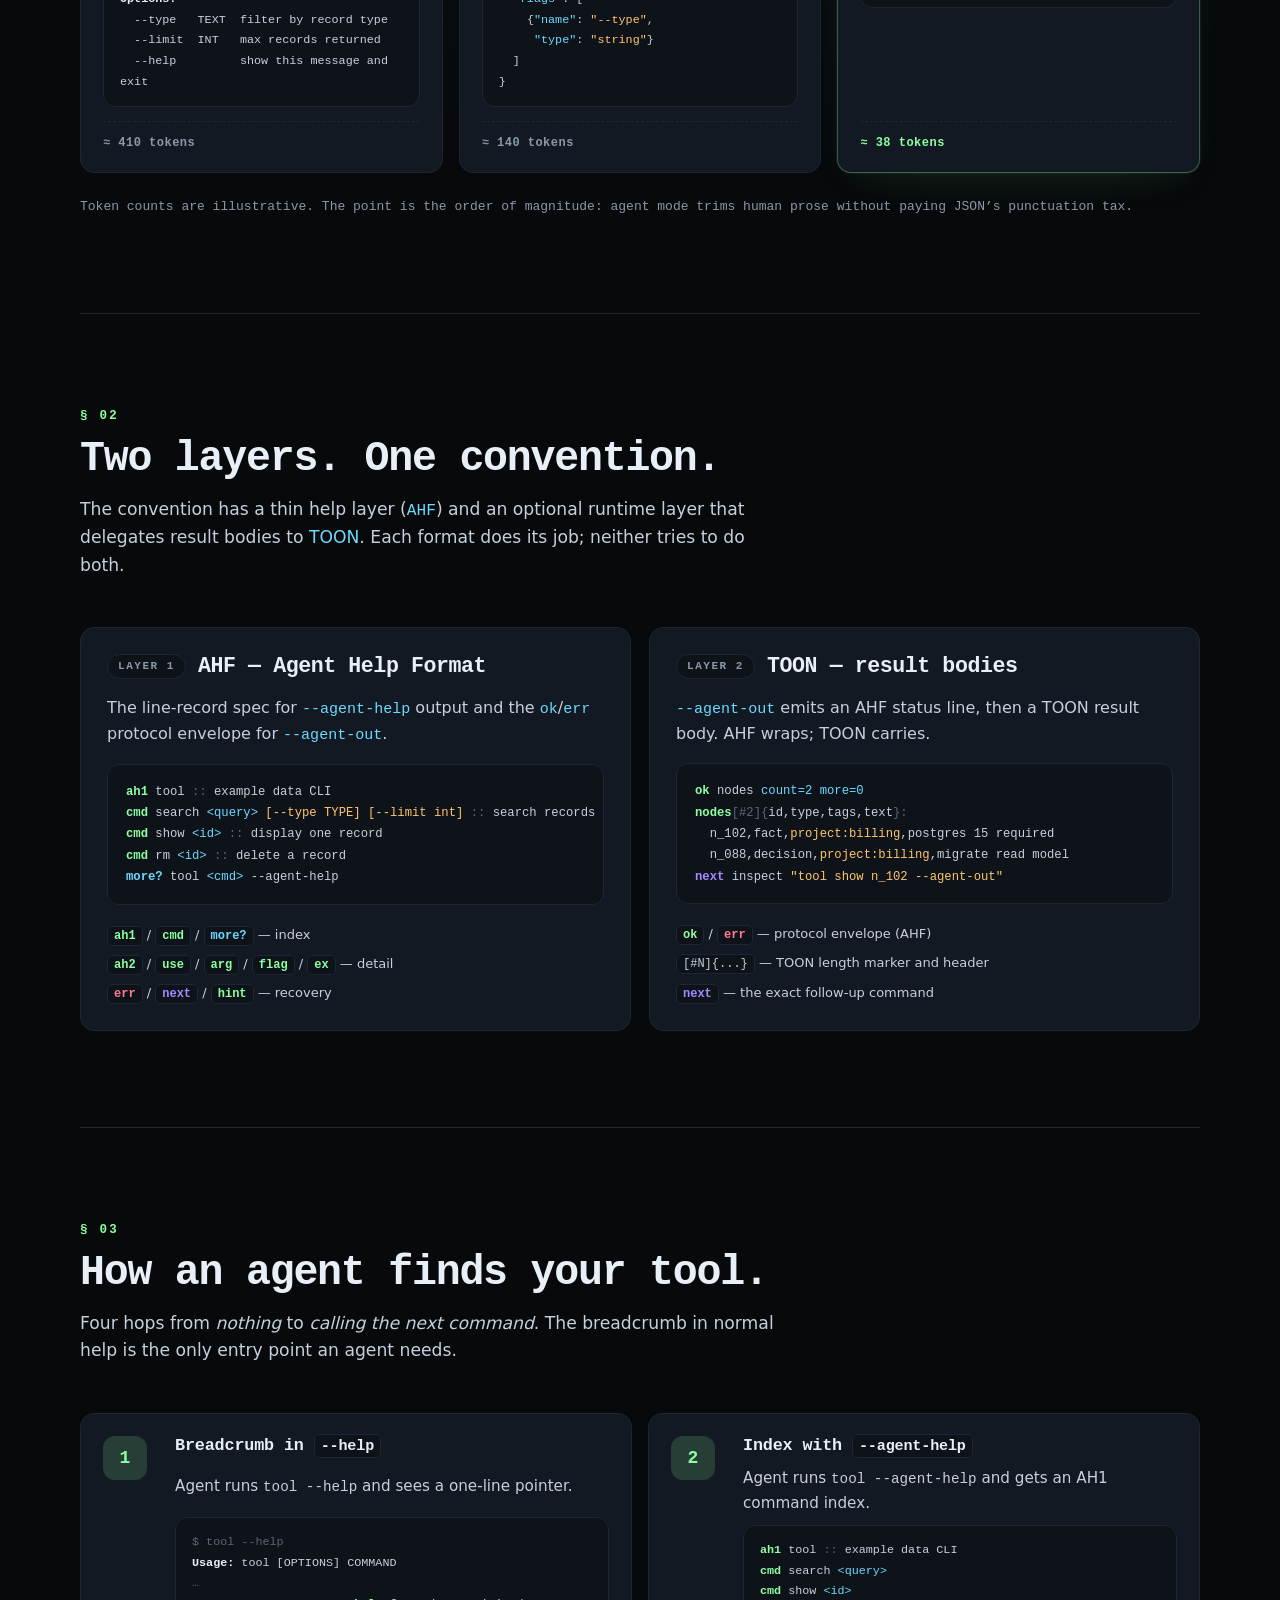
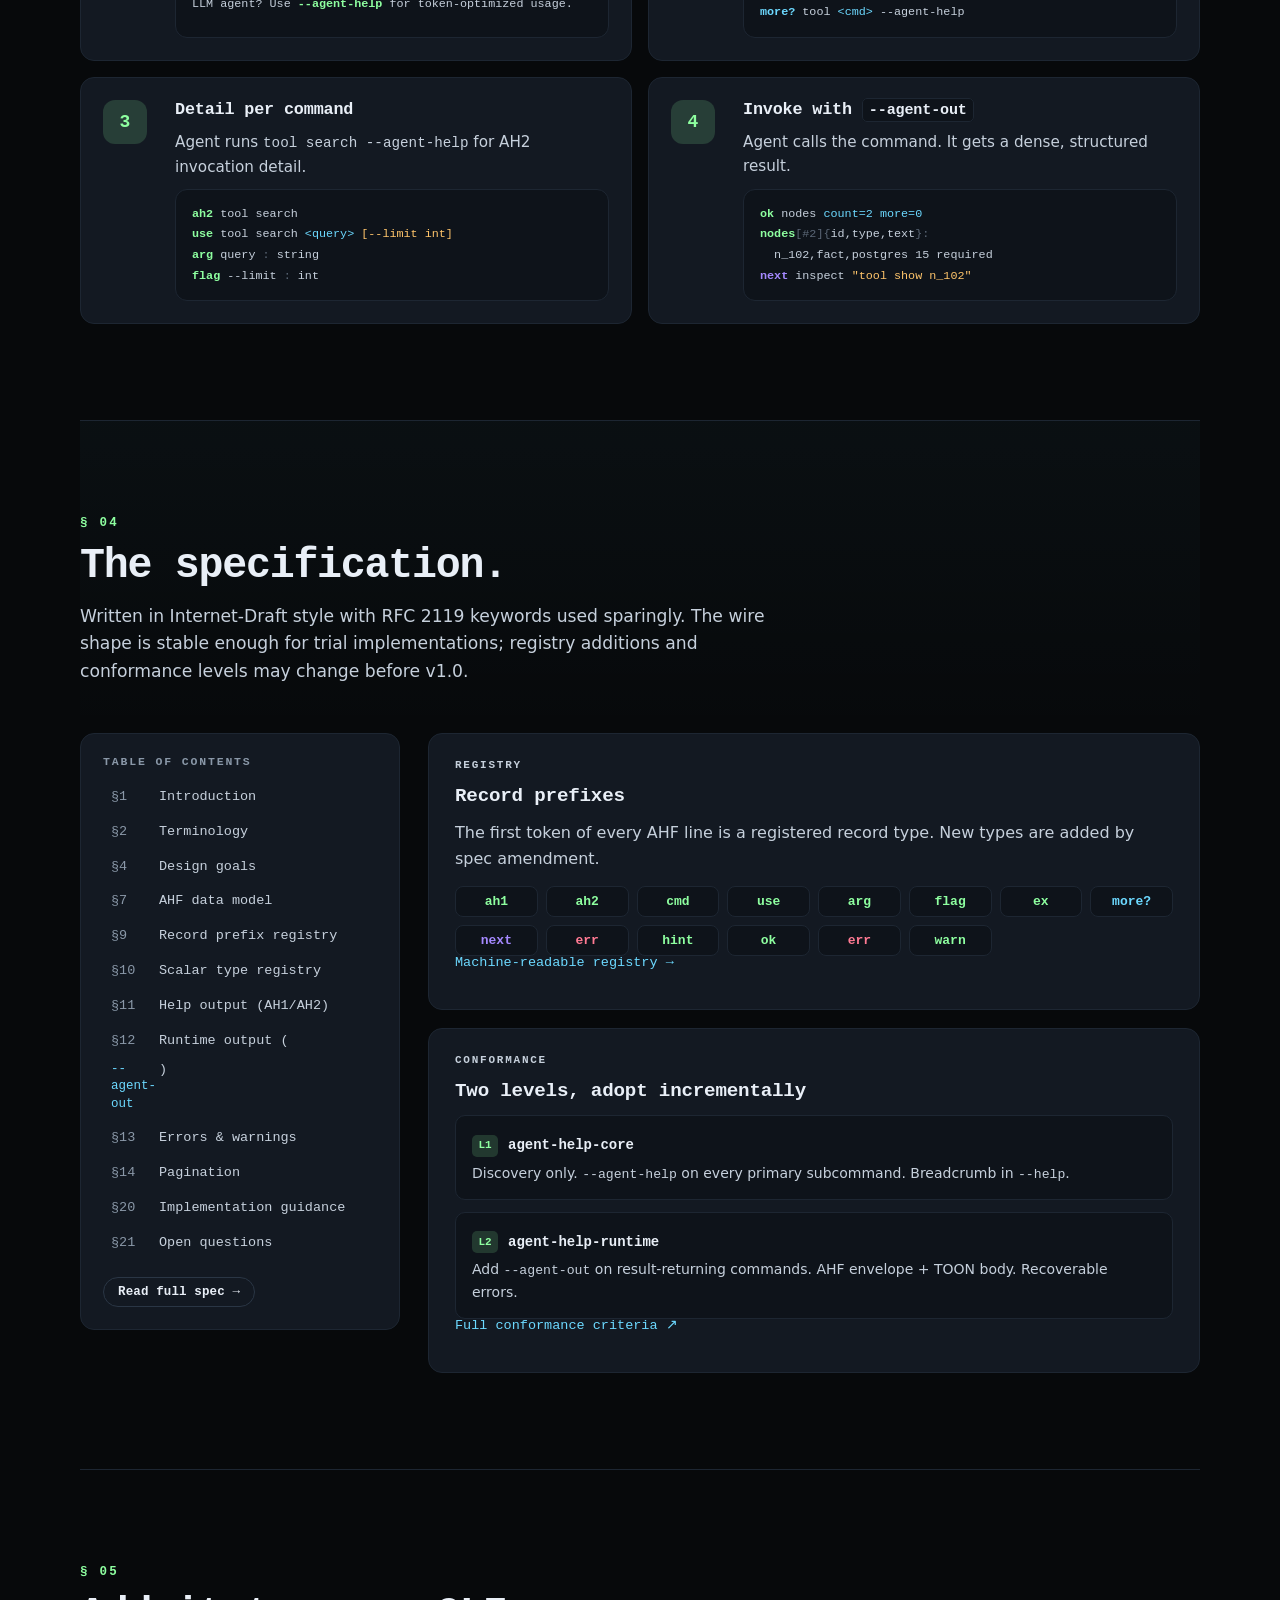
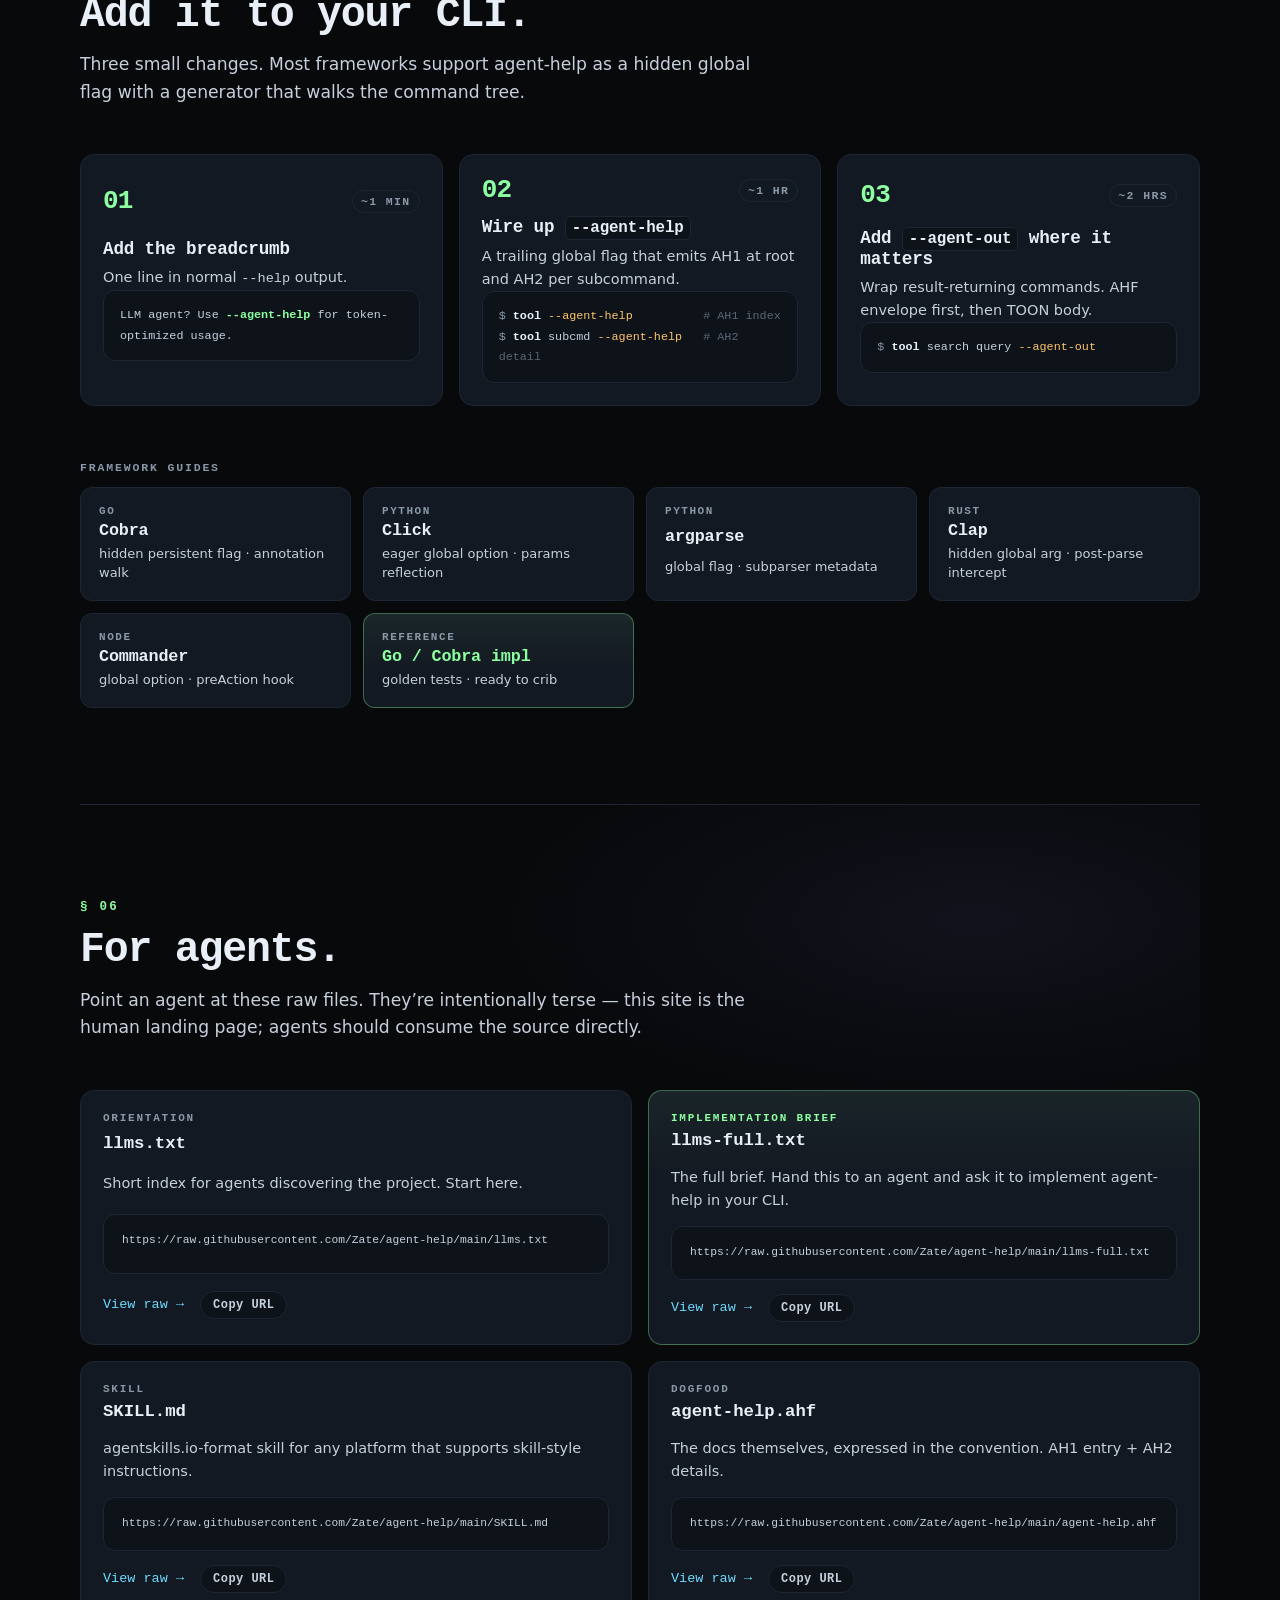
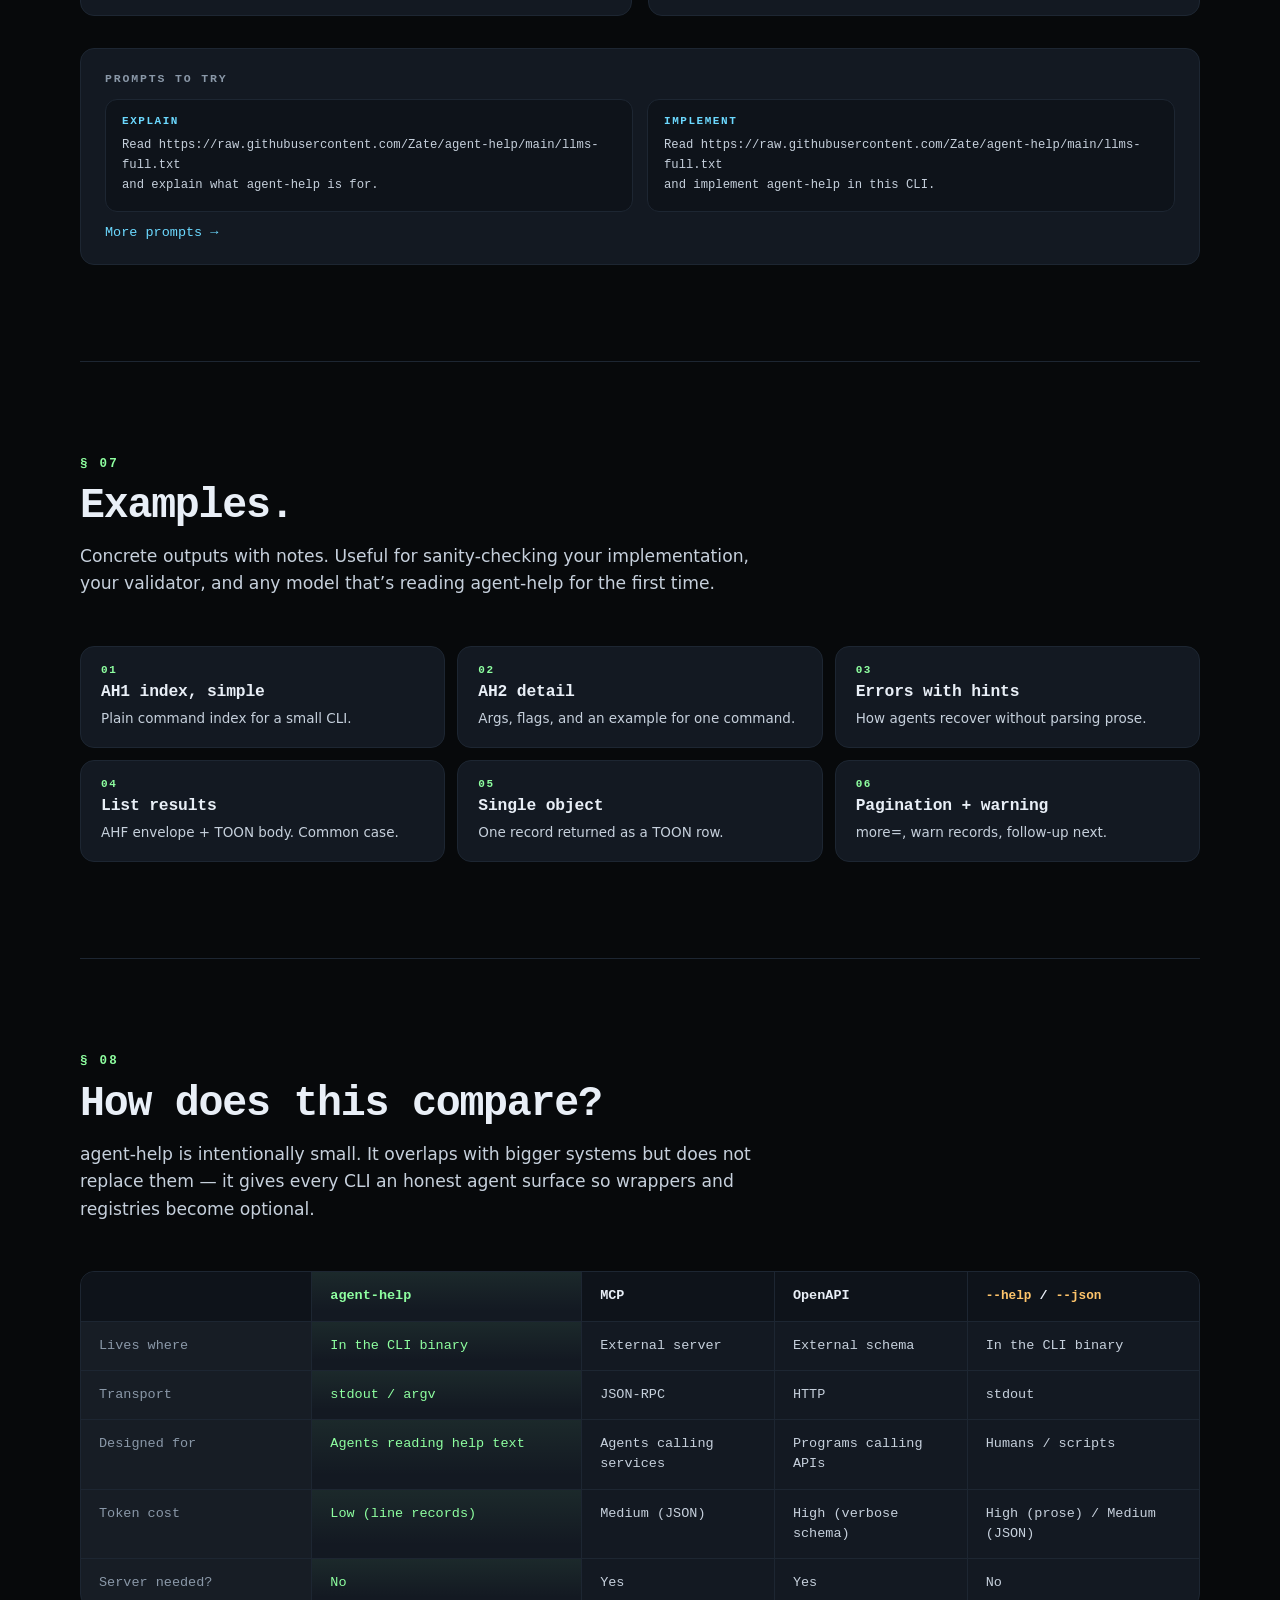
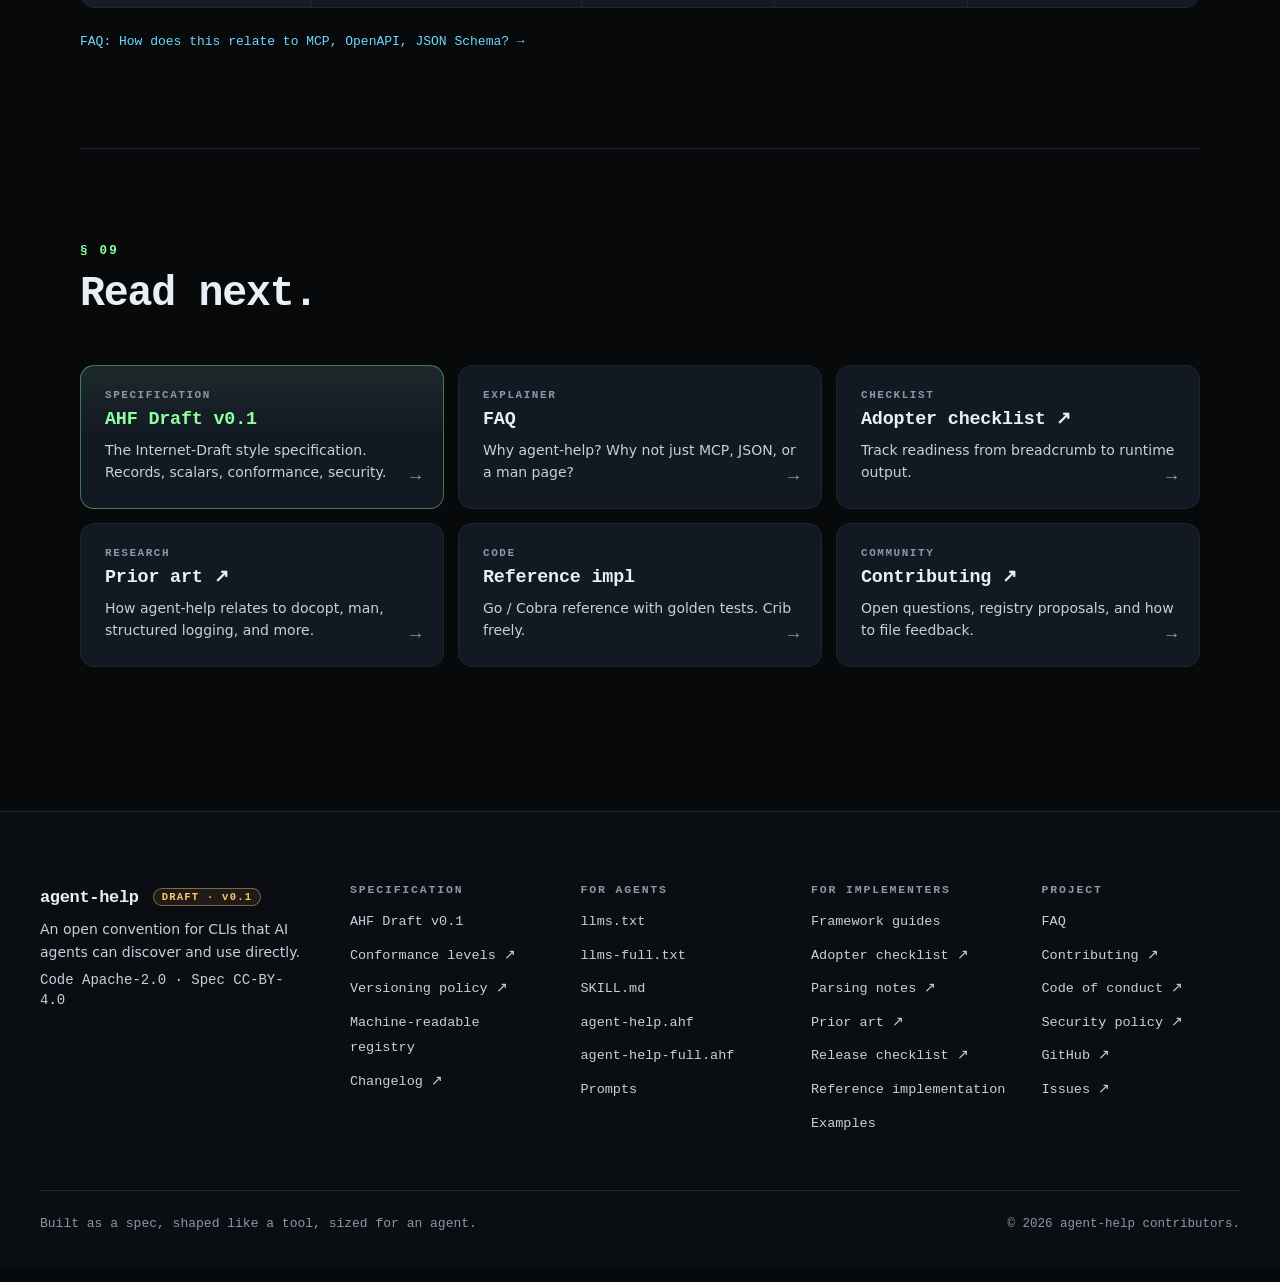
==== commit 4237fe09: "fix(site): update all .md links in index.html to proper pages or GitHub URLs Replace raw markdown fi" ====
--- a/site/index.html
+++ b/site/index.html
@@ -29,10 +29,10 @@
     </a>
     <nav class="topnav" aria-label="Primary">
       <a href="#concept">Concept</a>
-      <a href="#spec">Spec</a>
+      <a href="spec.html">Spec</a>
       <a href="#implement">Implement</a>
       <a href="#for-agents">For&nbsp;agents</a>
-      <a href="FAQ.md">FAQ</a>
+      <a href="faq.html">FAQ</a>
       <a class="external" href="https://github.com/Zate/agent-help" rel="noopener">GitHub&nbsp;↗</a>
     </nav>
   </header>
@@ -62,7 +62,7 @@
           no wrapper service, no MCP server, no plugin shim required for the basic path.
         </p>
         <div class="hero-actions">
-          <a class="cta primary" href="AHF-RFC.md">Read the spec<span aria-hidden="true">&nbsp;→</span></a>
+          <a class="cta primary" href="spec.html">Read the spec<span aria-hidden="true">&nbsp;→</span></a>
           <a class="cta" href="#wire">See the wire</a>
           <a class="cta ghost" href="llms-full.txt">Implementation brief</a>
         </div>
@@ -296,20 +296,20 @@
         <nav class="spec-toc" aria-label="Spec table of contents">
           <p class="toc-heading">Table of contents</p>
           <ol>
-            <li><a href="AHF-RFC.md#1-introduction"><span>§1</span> Introduction</a></li>
-            <li><a href="AHF-RFC.md#2-conventions-and-definitions"><span>§2</span> Conventions &amp; definitions</a></li>
-            <li><a href="AHF-RFC.md#3-design-goals"><span>§3</span> Design goals</a></li>
-            <li><a href="AHF-RFC.md#4-document-model"><span>§4</span> Document model</a></li>
-            <li><a href="AHF-RFC.md#5-record-types"><span>§5</span> Record types</a></li>
-            <li><a href="AHF-RFC.md#6-scalar-types"><span>§6</span> Scalar types</a></li>
-            <li><a href="AHF-RFC.md#7-help-output-ah1ah2"><span>§7</span> Help output (AH1/AH2)</a></li>
-            <li><a href="AHF-RFC.md#8-runtime-output-agent-out"><span>§8</span> Runtime output (<code>--agent-out</code>)</a></li>
-            <li><a href="AHF-RFC.md#9-errors-and-warnings"><span>§9</span> Errors &amp; warnings</a></li>
-            <li><a href="AHF-RFC.md#10-pagination-and-continuation"><span>§10</span> Pagination</a></li>
-            <li><a href="AHF-RFC.md#20-implementation-guidance"><span>§20</span> Implementation guidance</a></li>
-            <li><a href="AHF-RFC.md#21-open-questions"><span>§21</span> Open questions</a></li>
+            <li><a href="spec.html#s1"><span>§1</span> Introduction</a></li>
+            <li><a href="spec.html#s2"><span>§2</span> Terminology</a></li>
+            <li><a href="spec.html#s4"><span>§4</span> Design goals</a></li>
+            <li><a href="spec.html#s7"><span>§7</span> AHF data model</a></li>
+            <li><a href="spec.html#s9"><span>§9</span> Record prefix registry</a></li>
+            <li><a href="spec.html#s10"><span>§10</span> Scalar type registry</a></li>
+            <li><a href="spec.html#s11"><span>§11</span> Help output (AH1/AH2)</a></li>
+            <li><a href="spec.html#s12"><span>§12</span> Runtime output (<code>--agent-out</code>)</a></li>
+            <li><a href="spec.html#s13"><span>§13</span> Errors &amp; warnings</a></li>
+            <li><a href="spec.html#s14"><span>§14</span> Pagination</a></li>
+            <li><a href="spec.html#s20"><span>§20</span> Implementation guidance</a></li>
+            <li><a href="spec.html#s21"><span>§21</span> Open questions</a></li>
           </ol>
-          <a class="cta small" href="AHF-RFC.md">Read full spec&nbsp;→</a>
+          <a class="cta small" href="spec.html">Read full spec&nbsp;→</a>
         </nav>
 
         <div class="spec-callouts">
@@ -340,7 +340,7 @@
                 <dd>Add <code>--agent-out</code> on result-returning commands. AHF envelope + TOON body. Recoverable errors.</dd>
               </div>
             </dl>
-            <p class="callout-foot"><a href="CONFORMANCE.md">Full conformance criteria&nbsp;→</a></p>
+            <p class="callout-foot"><a href="https://github.com/Zate/agent-help/blob/main/CONFORMANCE.md" rel="noopener">Full conformance criteria&nbsp;↗</a></p>
           </article>
         </div>
       </div>
@@ -387,27 +387,27 @@
       <div class="frameworks">
         <p class="frameworks-heading">Framework guides</p>
         <div class="fw-grid">
-          <a class="fw" href="docs/IMPLEMENTATION_GUIDES.md">
+          <a class="fw" href="docs/implementation-guides.html#cobra">
             <span class="fw-lang">Go</span>
             <strong>Cobra</strong>
             <span class="fw-hint">hidden persistent flag · annotation walk</span>
           </a>
-          <a class="fw" href="docs/IMPLEMENTATION_GUIDES.md">
+          <a class="fw" href="docs/implementation-guides.html#click">
             <span class="fw-lang">Python</span>
             <strong>Click</strong>
             <span class="fw-hint">eager global option · params reflection</span>
           </a>
-          <a class="fw" href="docs/IMPLEMENTATION_GUIDES.md">
+          <a class="fw" href="docs/implementation-guides.html#argparse">
             <span class="fw-lang">Python</span>
             <strong>argparse</strong>
             <span class="fw-hint">global flag · subparser metadata</span>
           </a>
-          <a class="fw" href="docs/IMPLEMENTATION_GUIDES.md">
+          <a class="fw" href="docs/implementation-guides.html#clap">
             <span class="fw-lang">Rust</span>
             <strong>Clap</strong>
             <span class="fw-hint">hidden global arg · post-parse intercept</span>
           </a>
-          <a class="fw" href="docs/IMPLEMENTATION_GUIDES.md">
+          <a class="fw" href="docs/implementation-guides.html#commander">
             <span class="fw-lang">Node</span>
             <strong>Commander</strong>
             <span class="fw-hint">global option · preAction hook</span>
@@ -500,7 +500,7 @@
 and implement agent-help in this CLI.</code></pre>
           </div>
         </div>
-        <p class="prompts-foot"><a href="prompts.md">More prompts&nbsp;→</a></p>
+        <p class="prompts-foot"><a href="prompts.html">More prompts&nbsp;→</a></p>
       </div>
     </section>
 
@@ -515,32 +515,32 @@
       </header>
 
       <div class="examples-grid">
-        <a class="example" href="examples/01-agent-help-index-simple.md">
+        <a class="example" href="examples/#ex01">
           <span class="ex-num">01</span>
           <strong>AH1 index, simple</strong>
           <span>Plain command index for a small CLI.</span>
         </a>
-        <a class="example" href="examples/02-agent-help-command-detail.md">
+        <a class="example" href="examples/#ex02">
           <span class="ex-num">02</span>
           <strong>AH2 detail</strong>
           <span>Args, flags, and an example for one command.</span>
         </a>
-        <a class="example" href="examples/03-agent-help-error-hint.md">
+        <a class="example" href="examples/#ex03">
           <span class="ex-num">03</span>
           <strong>Errors with hints</strong>
           <span>How agents recover without parsing prose.</span>
         </a>
-        <a class="example" href="examples/04-agent-out-list-results.md">
+        <a class="example" href="examples/#ex04">
           <span class="ex-num">04</span>
           <strong>List results</strong>
           <span>AHF envelope + TOON body. Common case.</span>
         </a>
-        <a class="example" href="examples/05-agent-out-single-object.md">
+        <a class="example" href="examples/#ex05">
           <span class="ex-num">05</span>
           <strong>Single object</strong>
           <span>One record returned as a TOON row.</span>
         </a>
-        <a class="example" href="examples/06-agent-out-paginated-warning.md">
+        <a class="example" href="examples/#ex06">
           <span class="ex-num">06</span>
           <strong>Pagination + warning</strong>
           <span>more=, warn records, follow-up next.</span>
@@ -602,7 +602,7 @@
           <div>No</div>
         </div>
       </div>
-      <p class="hint"><a href="FAQ.md">FAQ: How does this relate to MCP, OpenAPI, JSON Schema?&nbsp;→</a></p>
+      <p class="hint"><a href="faq.html#mcp">FAQ: How does this relate to MCP, OpenAPI, JSON Schema?&nbsp;→</a></p>
     </section>
 
     <!-- ─────────────────────────  READ NEXT  ───────────────────────── -->
@@ -613,27 +613,27 @@
       </header>
 
       <div class="rn-grid">
-        <a class="rn-card primary" href="AHF-RFC.md">
+        <a class="rn-card primary" href="spec.html">
           <span class="rn-tag">specification</span>
           <strong>AHF&nbsp;Draft v0.1</strong>
           <span>The Internet-Draft style specification. Records, scalars, conformance, security.</span>
           <span class="rn-arrow" aria-hidden="true">→</span>
         </a>
-        <a class="rn-card" href="FAQ.md">
+        <a class="rn-card" href="faq.html">
           <span class="rn-tag">explainer</span>
           <strong>FAQ</strong>
           <span>Why agent-help? Why not just MCP, JSON, or a man page?</span>
           <span class="rn-arrow" aria-hidden="true">→</span>
         </a>
-        <a class="rn-card" href="docs/ADOPTER_CHECKLIST.md">
+        <a class="rn-card" href="https://github.com/Zate/agent-help/blob/main/docs/ADOPTER_CHECKLIST.md" rel="noopener">
           <span class="rn-tag">checklist</span>
-          <strong>Adopter checklist</strong>
+          <strong>Adopter checklist&nbsp;↗</strong>
           <span>Track readiness from breadcrumb to runtime output.</span>
           <span class="rn-arrow" aria-hidden="true">→</span>
         </a>
-        <a class="rn-card" href="docs/PRIOR_ART.md">
+        <a class="rn-card" href="https://github.com/Zate/agent-help/blob/main/docs/PRIOR_ART.md" rel="noopener">
           <span class="rn-tag">research</span>
-          <strong>Prior art</strong>
+          <strong>Prior art&nbsp;↗</strong>
           <span>How agent-help relates to docopt, man, structured logging, and more.</span>
           <span class="rn-arrow" aria-hidden="true">→</span>
         </a>
@@ -643,9 +643,9 @@
           <span>Go / Cobra reference with golden tests. Crib freely.</span>
           <span class="rn-arrow" aria-hidden="true">→</span>
         </a>
-        <a class="rn-card" href="CONTRIBUTING.md">
+        <a class="rn-card" href="https://github.com/Zate/agent-help/blob/main/CONTRIBUTING.md" rel="noopener">
           <span class="rn-tag">community</span>
-          <strong>Contributing</strong>
+          <strong>Contributing&nbsp;↗</strong>
           <span>Open questions, registry proposals, and how to file feedback.</span>
           <span class="rn-arrow" aria-hidden="true">→</span>
         </a>
@@ -670,11 +670,11 @@
       <div class="foot-col">
         <p class="foot-heading">Specification</p>
         <ul>
-          <li><a href="AHF-RFC.md">AHF Draft v0.1</a></li>
-          <li><a href="CONFORMANCE.md">Conformance levels</a></li>
-          <li><a href="VERSIONING.md">Versioning policy</a></li>
+          <li><a href="spec.html">AHF Draft v0.1</a></li>
+          <li><a href="https://github.com/Zate/agent-help/blob/main/CONFORMANCE.md" rel="noopener">Conformance levels ↗</a></li>
+          <li><a href="https://github.com/Zate/agent-help/blob/main/VERSIONING.md" rel="noopener">Versioning policy ↗</a></li>
           <li><a href="spec/ahf-v0.1.json">Machine-readable registry</a></li>
-          <li><a href="CHANGELOG.md">Changelog</a></li>
+          <li><a href="https://github.com/Zate/agent-help/blob/main/CHANGELOG.md" rel="noopener">Changelog ↗</a></li>
         </ul>
       </div>
 
@@ -686,18 +686,18 @@
           <li><a href="SKILL.md">SKILL.md</a></li>
           <li><a href="agent-help.ahf">agent-help.ahf</a></li>
           <li><a href="agent-help-full.ahf">agent-help-full.ahf</a></li>
-          <li><a href="prompts.md">Prompts</a></li>
+          <li><a href="prompts.html">Prompts</a></li>
         </ul>
       </div>
 
       <div class="foot-col">
         <p class="foot-heading">For implementers</p>
         <ul>
-          <li><a href="docs/IMPLEMENTATION_GUIDES.md">Framework guides</a></li>
-          <li><a href="docs/ADOPTER_CHECKLIST.md">Adopter checklist</a></li>
-          <li><a href="docs/PARSING.md">Parsing notes</a></li>
-          <li><a href="docs/PRIOR_ART.md">Prior art</a></li>
-          <li><a href="docs/RELEASE_CHECKLIST.md">Release checklist</a></li>
+          <li><a href="docs/implementation-guides.html">Framework guides</a></li>
+          <li><a href="https://github.com/Zate/agent-help/blob/main/docs/ADOPTER_CHECKLIST.md" rel="noopener">Adopter checklist ↗</a></li>
+          <li><a href="https://github.com/Zate/agent-help/blob/main/docs/PARSING.md" rel="noopener">Parsing notes ↗</a></li>
+          <li><a href="https://github.com/Zate/agent-help/blob/main/docs/PRIOR_ART.md" rel="noopener">Prior art ↗</a></li>
+          <li><a href="https://github.com/Zate/agent-help/blob/main/docs/RELEASE_CHECKLIST.md" rel="noopener">Release checklist ↗</a></li>
           <li><a href="impl/">Reference implementation</a></li>
           <li><a href="examples/">Examples</a></li>
         </ul>
@@ -706,11 +706,10 @@
       <div class="foot-col">
         <p class="foot-heading">Project</p>
         <ul>
-          <li><a href="README.md">README</a></li>
-          <li><a href="FAQ.md">FAQ</a></li>
-          <li><a href="CONTRIBUTING.md">Contributing</a></li>
-          <li><a href="CODE_OF_CONDUCT.md">Code of conduct</a></li>
-          <li><a href="SECURITY.md">Security policy</a></li>
+          <li><a href="faq.html">FAQ</a></li>
+          <li><a href="https://github.com/Zate/agent-help/blob/main/CONTRIBUTING.md" rel="noopener">Contributing ↗</a></li>
+          <li><a href="https://github.com/Zate/agent-help/blob/main/CODE_OF_CONDUCT.md" rel="noopener">Code of conduct ↗</a></li>
+          <li><a href="https://github.com/Zate/agent-help/blob/main/SECURITY.md" rel="noopener">Security policy ↗</a></li>
           <li><a href="https://github.com/Zate/agent-help" rel="noopener">GitHub&nbsp;↗</a></li>
           <li><a href="https://github.com/Zate/agent-help/issues" rel="noopener">Issues&nbsp;↗</a></li>
         </ul>
--- a/site/styles.css
+++ b/site/styles.css
@@ -323,7 +323,7 @@
   overflow-x: auto;
   white-space: pre;
 }
-pre.mini { font-size: 12.5px; padding: 14px 16px; }
+pre.mini { font-size: 12.5px; padding: 14px 16px; white-space: pre-wrap; overflow-wrap: anywhere; }
 pre.url { font-size: 12px; white-space: pre-wrap; overflow-wrap: anywhere; color: var(--ink-soft); }
 code { font-family: var(--mono); font-size: .94em; color: inherit; }
 
@@ -558,6 +558,8 @@
   border-radius: var(--radius);
   padding: 22px;
   display: grid; gap: 14px;
+  min-width: 0;
+  overflow: hidden;
 }
 .step-meta { display: flex; align-items: center; justify-content: space-between; }
 .step-num { font: 700 26px/1 var(--mono); letter-spacing: -0.03em; color: var(--green); }
@@ -814,6 +816,395 @@
 
 /* ============================  RESPONSIVE  ============================ */
 
+/* ============================  DOC PAGES  ============================ */
+
+.doc-wrap {
+  display: grid;
+  grid-template-columns: minmax(220px, 260px) 1fr;
+  gap: 48px;
+  align-items: start;
+  padding: 64px 0 96px;
+}
+
+.doc-toc {
+  position: sticky; top: 84px;
+  padding: 20px;
+  background: var(--panel);
+  border: 1px solid var(--line);
+  border-radius: var(--radius);
+  font: 500 13px/1.5 var(--mono);
+}
+.doc-toc-heading {
+  margin: 0 0 12px;
+  font: 600 11px/1 var(--mono);
+  letter-spacing: .16em;
+  color: var(--muted);
+  text-transform: uppercase;
+}
+.doc-toc ol, .doc-toc ul {
+  list-style: none; padding: 0; margin: 0;
+  display: grid; gap: 2px;
+}
+.doc-toc a {
+  display: block;
+  padding: 5px 8px;
+  border-radius: 6px;
+  color: var(--ink-soft);
+  font: 500 13px/1.4 var(--mono);
+  transition: background .12s, color .12s;
+}
+.doc-toc a:hover { background: var(--panel-2); color: var(--green); }
+.doc-toc .toc-sub { padding-left: 14px; }
+.doc-toc .toc-sub a { font-size: 12.5px; color: var(--muted); }
+.doc-toc .toc-sub a:hover { color: var(--green); }
+
+.doc-body {
+  min-width: 0;
+  max-width: 760px;
+}
+
+.doc-header {
+  margin-bottom: 48px;
+  padding-bottom: 32px;
+  border-bottom: 1px solid var(--line);
+}
+.doc-header .eyebrow { margin-bottom: 12px; }
+.doc-header h1 {
+  margin: 0 0 16px;
+  font: 700 clamp(1.9rem, 3.6vw, 2.8rem)/1.08 var(--mono);
+  letter-spacing: -0.03em;
+  color: var(--ink);
+}
+.doc-header .doc-lede {
+  margin: 0;
+  font: 400 1.05rem/1.65 var(--sans);
+  color: var(--ink-soft);
+  max-width: 64ch;
+}
+
+.doc-body h2 {
+  margin: 48px 0 16px;
+  font: 700 1.45rem/1.15 var(--mono);
+  letter-spacing: -0.025em;
+  color: var(--ink);
+  padding-top: 8px;
+  border-top: 1px solid var(--line);
+}
+.doc-body h2:first-child { margin-top: 0; border-top: 0; padding-top: 0; }
+.doc-body h3 {
+  margin: 32px 0 12px;
+  font: 700 1.1rem/1.2 var(--mono);
+  letter-spacing: -0.015em;
+  color: var(--ink);
+}
+.doc-body h4 {
+  margin: 24px 0 10px;
+  font: 700 .95rem/1.2 var(--mono);
+  letter-spacing: -0.01em;
+  color: var(--ink-soft);
+  text-transform: uppercase;
+  letter-spacing: .08em;
+  font-size: .85rem;
+}
+.doc-body p {
+  margin: 0 0 18px;
+  font: 400 1rem/1.7 var(--sans);
+  color: var(--ink-soft);
+}
+.doc-body p:last-child { margin-bottom: 0; }
+.doc-body strong { color: var(--ink); }
+.doc-body a { color: var(--cyan); }
+.doc-body a:hover { color: var(--green); }
+.doc-body code {
+  font-family: var(--mono);
+  font-size: .9em;
+  padding: 2px 6px;
+  background: var(--bg-elev);
+  border: 1px solid var(--line);
+  border-radius: 5px;
+  color: var(--cyan);
+}
+
+.doc-body pre {
+  margin: 0 0 24px;
+  background: var(--bg-elev);
+  border: 1px solid var(--line);
+  border-radius: 12px;
+  padding: 18px 20px;
+  font: 13px/1.65 var(--mono);
+  color: var(--ink-soft);
+  overflow-x: auto;
+  white-space: pre;
+}
+.doc-body pre code {
+  background: none; border: none; padding: 0; font-size: inherit; color: inherit;
+}
+
+.doc-body ul, .doc-body ol {
+  margin: 0 0 20px;
+  padding-left: 1.5em;
+  color: var(--ink-soft);
+  font: 400 1rem/1.7 var(--sans);
+}
+.doc-body li { margin-bottom: 6px; }
+.doc-body li code { font-size: .88em; }
+
+.doc-body table {
+  width: 100%;
+  border-collapse: collapse;
+  margin: 0 0 28px;
+  font: 500 13.5px/1.5 var(--mono);
+}
+.doc-body th {
+  text-align: left;
+  padding: 10px 14px;
+  background: var(--bg-elev);
+  border: 1px solid var(--line);
+  color: var(--ink);
+  font-weight: 700;
+}
+.doc-body td {
+  padding: 10px 14px;
+  border: 1px solid var(--line);
+  color: var(--ink-soft);
+  background: var(--panel);
+}
+.doc-body td code { background: var(--bg-elev); }
+.doc-body tr:hover td { background: var(--panel-2); }
+
+.doc-body blockquote {
+  margin: 0 0 20px;
+  padding: 14px 18px;
+  border-left: 3px solid var(--green);
+  background: var(--green-soft);
+  border-radius: 0 8px 8px 0;
+  color: var(--ink-soft);
+  font-style: italic;
+}
+
+.doc-body .callout-note {
+  padding: 16px 20px;
+  background: var(--panel);
+  border: 1px solid var(--line);
+  border-left: 3px solid var(--cyan);
+  border-radius: 0 10px 10px 0;
+  margin: 0 0 24px;
+}
+.doc-body .callout-note p { margin: 0; font-size: .95rem; }
+
+.doc-section { margin-bottom: 56px; }
+
+/* FAQ accordion-style QA */
+.faq-item {
+  border-bottom: 1px solid var(--line);
+  padding: 28px 0;
+}
+.faq-item:first-child { padding-top: 0; }
+.faq-item:last-child { border-bottom: 0; }
+.faq-q {
+  margin: 0 0 14px;
+  font: 700 1.1rem/1.3 var(--mono);
+  letter-spacing: -0.015em;
+  color: var(--ink);
+}
+.faq-a p { margin: 0 0 14px; color: var(--ink-soft); font: 400 1rem/1.7 var(--sans); }
+.faq-a p:last-child { margin-bottom: 0; }
+.faq-a code { font-family: var(--mono); font-size: .88em; padding: 2px 6px; background: var(--bg-elev); border: 1px solid var(--line); border-radius: 5px; color: var(--cyan); }
+.faq-a a { color: var(--cyan); }
+.faq-a a:hover { color: var(--green); }
+.faq-a pre {
+  margin: 12px 0 14px;
+  background: var(--bg-elev);
+  border: 1px solid var(--line);
+  border-radius: 10px;
+  padding: 14px 16px;
+  font: 13px/1.6 var(--mono);
+  color: var(--ink-soft);
+  overflow-x: auto;
+  white-space: pre;
+}
+.faq-a table { width: 100%; border-collapse: collapse; margin: 12px 0 14px; font: 500 13px/1.5 var(--mono); }
+.faq-a th { text-align: left; padding: 8px 12px; background: var(--bg-elev); border: 1px solid var(--line); color: var(--ink); font-weight: 700; }
+.faq-a td { padding: 8px 12px; border: 1px solid var(--line); color: var(--ink-soft); }
+
+/* Examples page */
+.ex-item {
+  margin-bottom: 64px;
+  padding-bottom: 64px;
+  border-bottom: 1px solid var(--line);
+}
+.ex-item:last-child { border-bottom: 0; }
+.ex-item-header {
+  display: flex; align-items: center; gap: 16px;
+  margin-bottom: 20px;
+}
+.ex-badge {
+  display: inline-flex; align-items: center; justify-content: center;
+  width: 36px; height: 36px;
+  border-radius: 10px;
+  background: var(--green-soft);
+  color: var(--green);
+  font: 700 12px/1 var(--mono);
+  letter-spacing: .06em;
+  flex-shrink: 0;
+}
+.ex-item-header h2 {
+  margin: 0;
+  font: 700 1.3rem/1.15 var(--mono);
+  letter-spacing: -0.02em;
+  color: var(--ink);
+  border: 0; padding: 0;
+}
+.ex-cmd {
+  margin: 0 0 16px;
+  font: 500 13px/1.4 var(--mono);
+  color: var(--muted);
+}
+.ex-cmd code {
+  padding: 4px 10px;
+  background: var(--bg-elev);
+  border: 1px solid var(--line);
+  border-radius: 6px;
+  color: var(--cyan);
+  font-size: 13px;
+}
+.ex-output-label {
+  margin: 20px 0 8px;
+  font: 600 11px/1 var(--mono);
+  letter-spacing: .16em;
+  color: var(--muted);
+  text-transform: uppercase;
+}
+.ex-notes {
+  margin-top: 16px;
+  padding: 16px 20px;
+  background: var(--panel);
+  border: 1px solid var(--line);
+  border-radius: 10px;
+}
+.ex-notes-label {
+  margin: 0 0 10px;
+  font: 600 11px/1 var(--mono);
+  letter-spacing: .14em;
+  color: var(--cyan);
+  text-transform: uppercase;
+}
+.ex-notes ul { list-style: none; padding: 0; margin: 0; display: grid; gap: 8px; }
+.ex-notes li { font: 400 13.5px/1.55 var(--sans); color: var(--ink-soft); padding-left: 14px; position: relative; }
+.ex-notes li::before { content: "·"; position: absolute; left: 0; color: var(--green); }
+.ex-notes code { font-family: var(--mono); font-size: .88em; padding: 1px 5px; background: var(--bg-elev); border: 1px solid var(--line); border-radius: 4px; color: var(--cyan); }
+
+/* Implementation guides */
+.fw-section {
+  margin-bottom: 48px;
+  padding: 28px;
+  background: var(--panel);
+  border: 1px solid var(--line);
+  border-radius: var(--radius);
+}
+.fw-section-head {
+  display: flex; align-items: center; gap: 14px;
+  margin-bottom: 20px;
+  padding-bottom: 16px;
+  border-bottom: 1px solid var(--line);
+}
+.fw-section-lang {
+  font: 600 11px/1 var(--mono);
+  letter-spacing: .14em;
+  color: var(--muted);
+  text-transform: uppercase;
+  padding: 5px 10px;
+  border: 1px solid var(--line);
+  border-radius: 999px;
+  background: var(--bg-elev);
+}
+.fw-section h2 {
+  margin: 0;
+  font: 700 1.3rem/1.15 var(--mono);
+  letter-spacing: -0.02em;
+  color: var(--ink);
+  border: 0; padding: 0;
+}
+.fw-section .ref-badge {
+  margin-left: auto;
+  font: 600 11px/1 var(--mono);
+  letter-spacing: .12em;
+  color: var(--green);
+  text-transform: uppercase;
+  padding: 5px 10px;
+  border: 1px solid rgba(142,255,160,.4);
+  border-radius: 999px;
+  background: var(--green-soft);
+}
+
+/* Prompts page */
+.prompt-full {
+  margin-bottom: 32px;
+  padding: 24px;
+  background: var(--panel);
+  border: 1px solid var(--line);
+  border-radius: var(--radius);
+}
+.prompt-full-tag {
+  margin: 0 0 10px;
+  font: 600 11px/1 var(--mono);
+  letter-spacing: .16em;
+  color: var(--cyan);
+  text-transform: uppercase;
+}
+.prompt-full h3 {
+  margin: 0 0 12px;
+  font: 700 1.1rem/1.2 var(--mono);
+  letter-spacing: -0.015em;
+  color: var(--ink);
+}
+.prompt-full pre {
+  margin: 0;
+  background: var(--bg-elev);
+  border: 1px solid var(--line);
+  border-radius: 10px;
+  padding: 16px 18px;
+  font: 13px/1.6 var(--mono);
+  color: var(--ink-soft);
+  white-space: pre-wrap;
+  overflow-wrap: anywhere;
+}
+.prompt-copy-btn {
+  appearance: none;
+  background: var(--bg-elev);
+  border: 1px solid var(--line);
+  color: var(--ink-soft);
+  padding: 7px 14px;
+  border-radius: 999px;
+  font: 600 12px/1 var(--mono);
+  cursor: pointer;
+  transition: color .15s, border-color .15s, background .15s;
+  margin-top: 12px;
+}
+.prompt-copy-btn:hover { color: var(--green); border-color: var(--green); }
+.prompt-copy-btn.copied { color: var(--green); border-color: var(--green); background: var(--green-soft); }
+
+/* spec page section markers */
+.spec-section-num {
+  display: inline-block;
+  margin-bottom: 10px;
+  font: 600 11.5px/1 var(--mono);
+  letter-spacing: .16em;
+  color: var(--green);
+  text-transform: uppercase;
+}
+
+@media (max-width: 1024px) {
+  .doc-wrap { grid-template-columns: 1fr; gap: 32px; padding: 40px 0 64px; }
+  .doc-toc { position: static; }
+}
+
+@media (max-width: 720px) {
+  .doc-wrap { padding: 24px 0 48px; }
+  .doc-body h2 { font-size: 1.25rem; }
+  .fw-section { padding: 20px; }
+}
+
 @media (max-width: 1024px) {
   .hero { grid-template-columns: 1fr; gap: 36px; padding: 56px 0 64px; }
   .spec-grid { grid-template-columns: 1fr; }
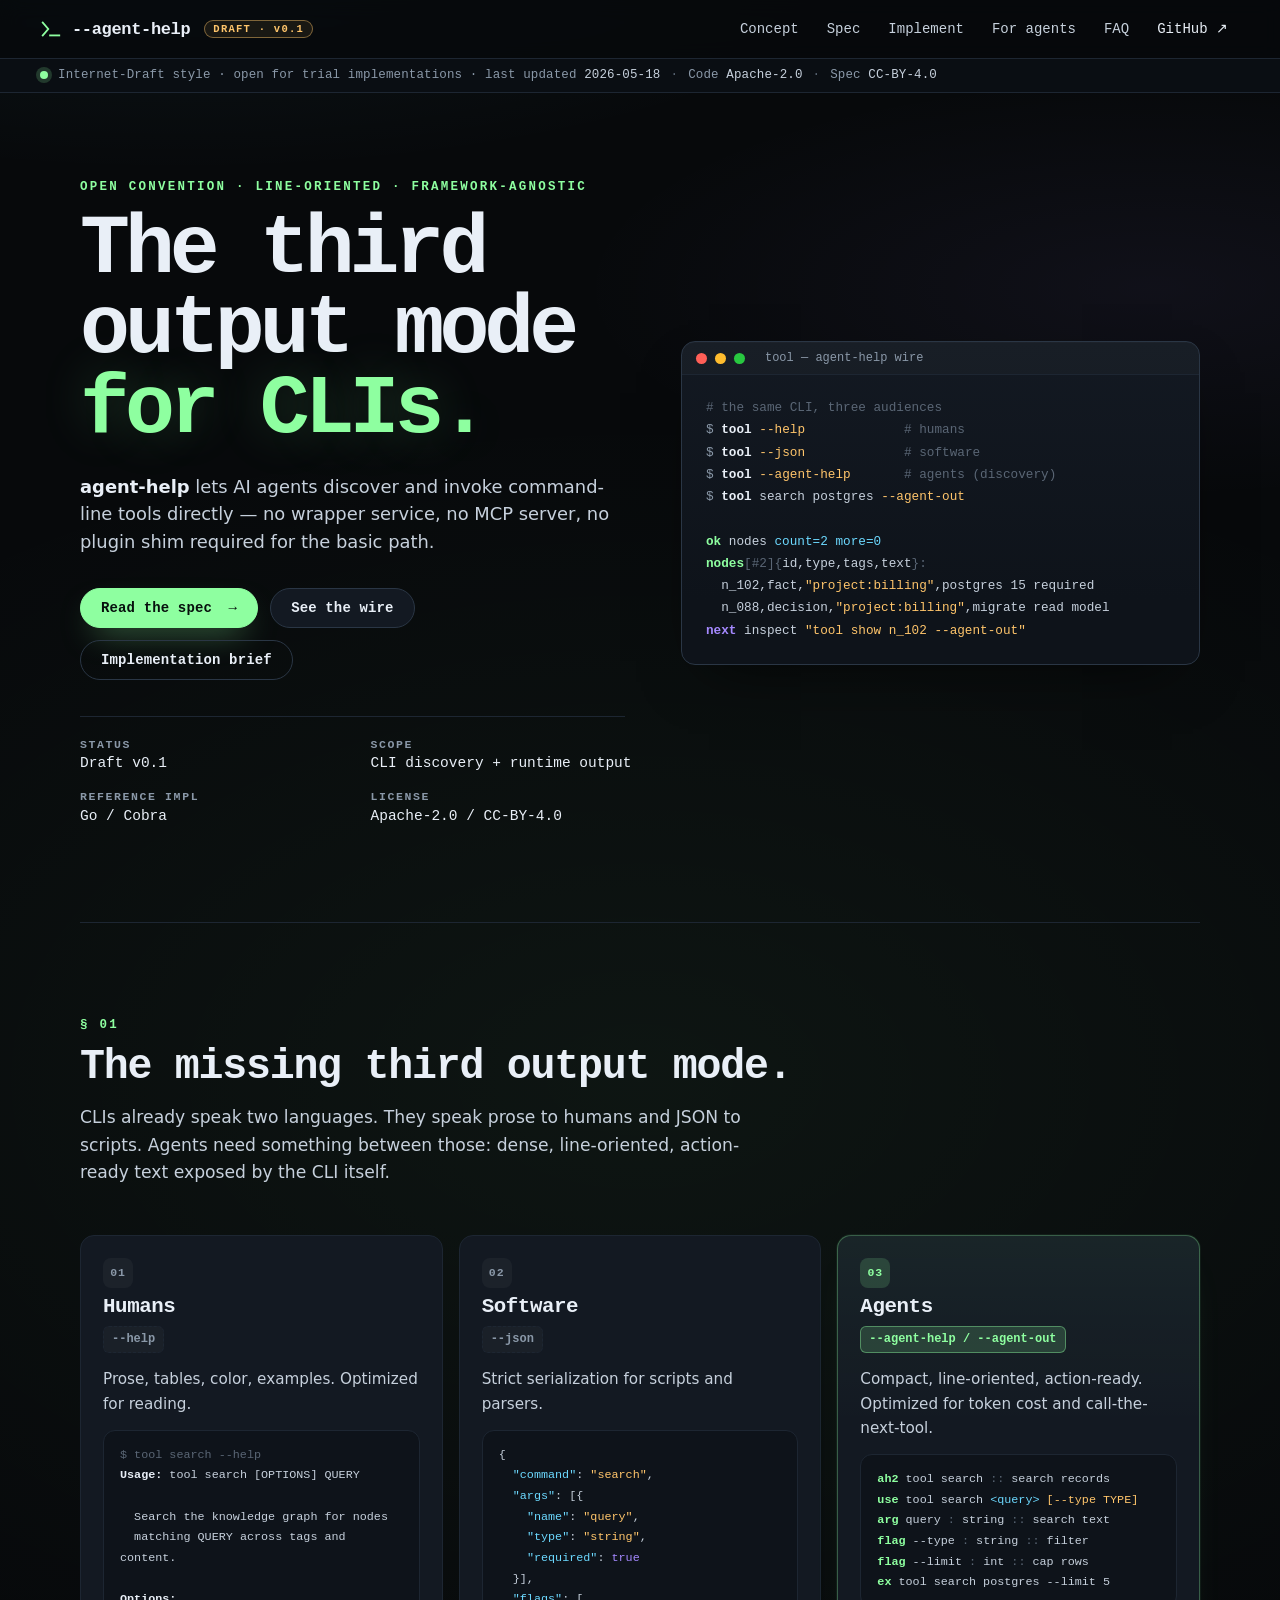
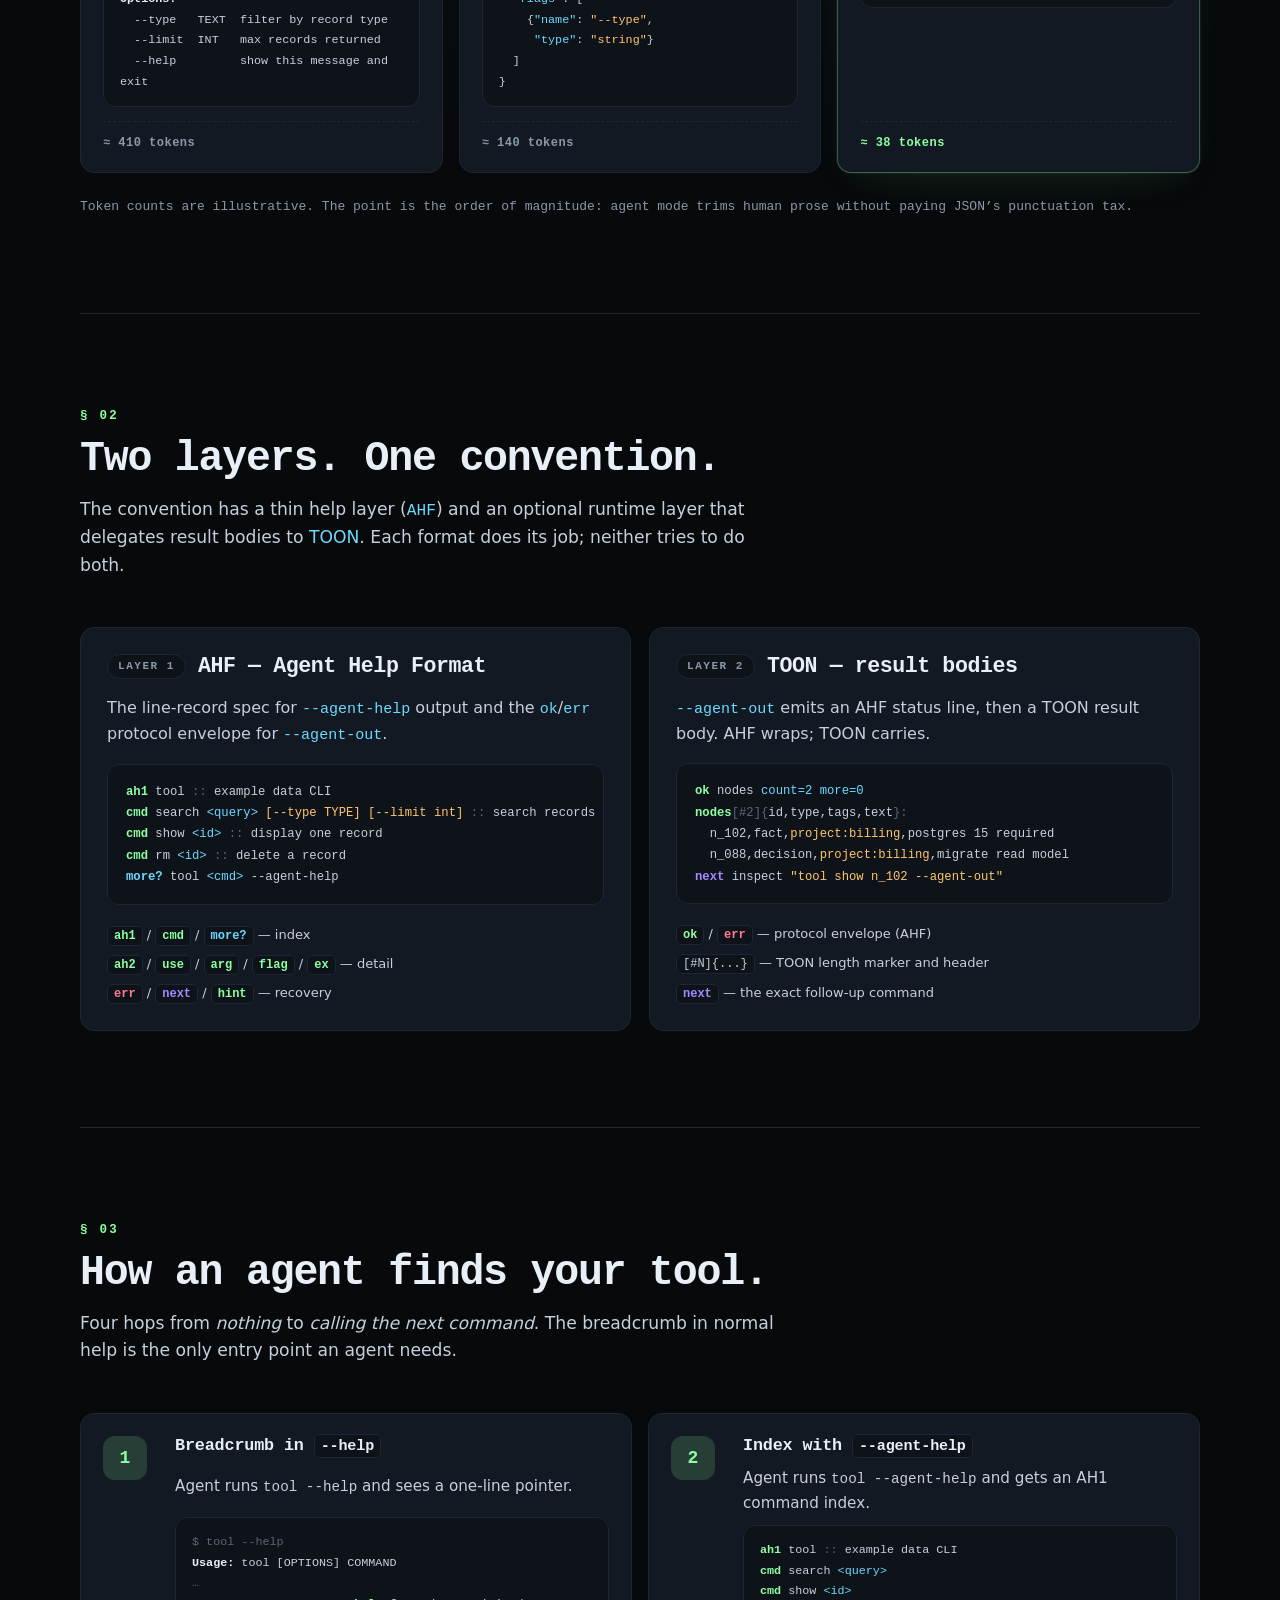
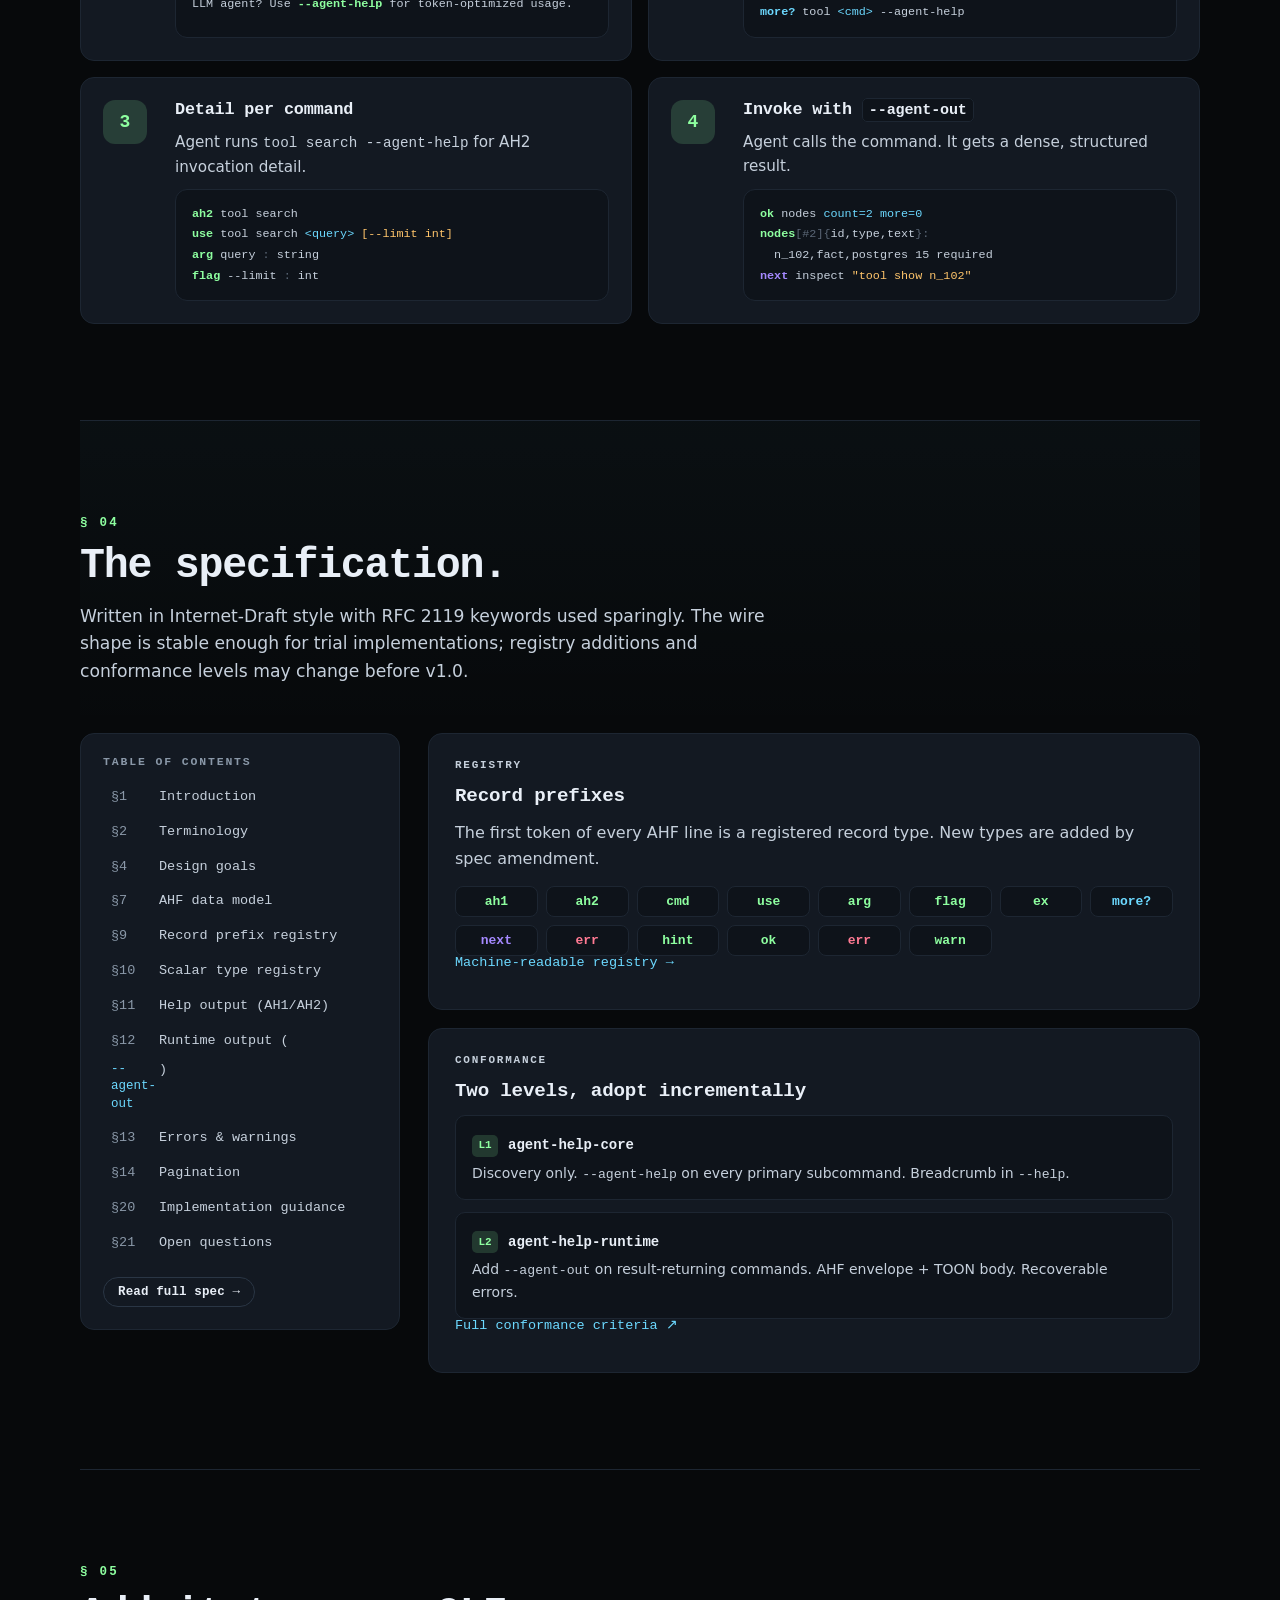
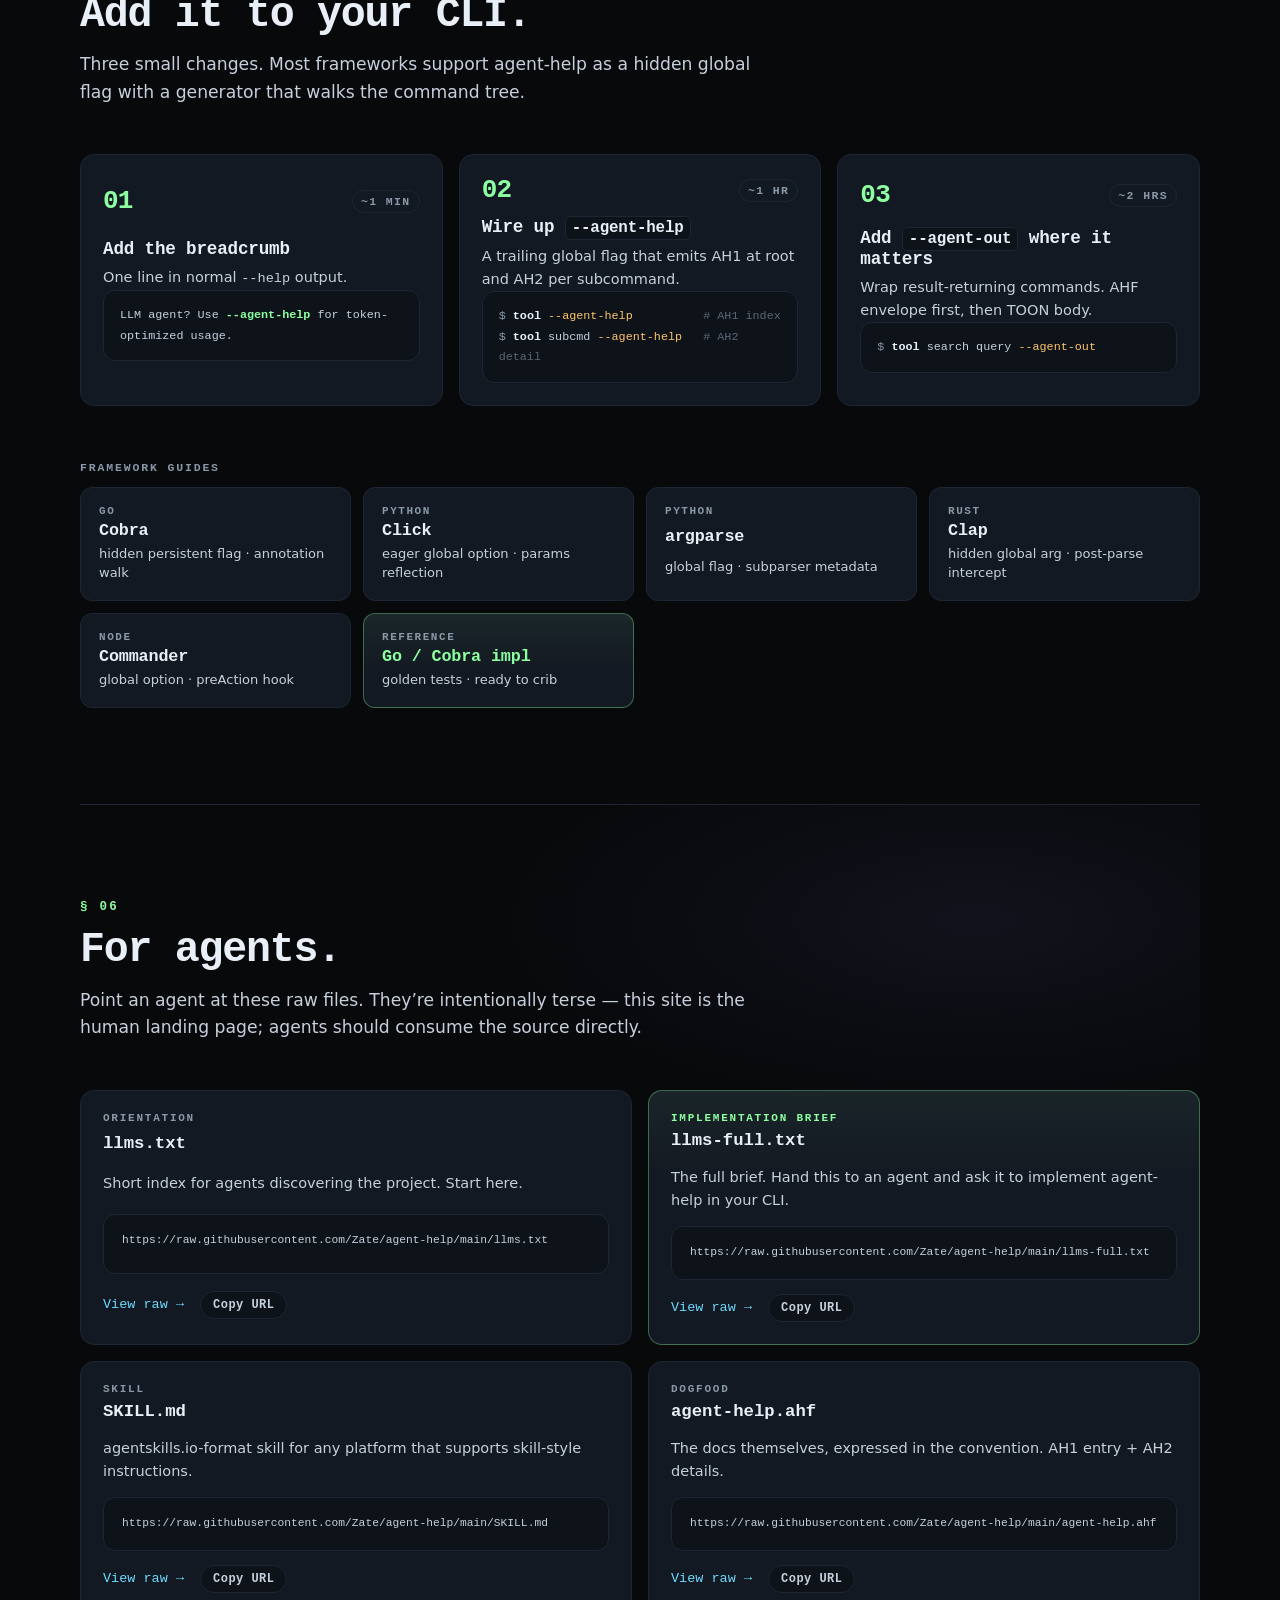
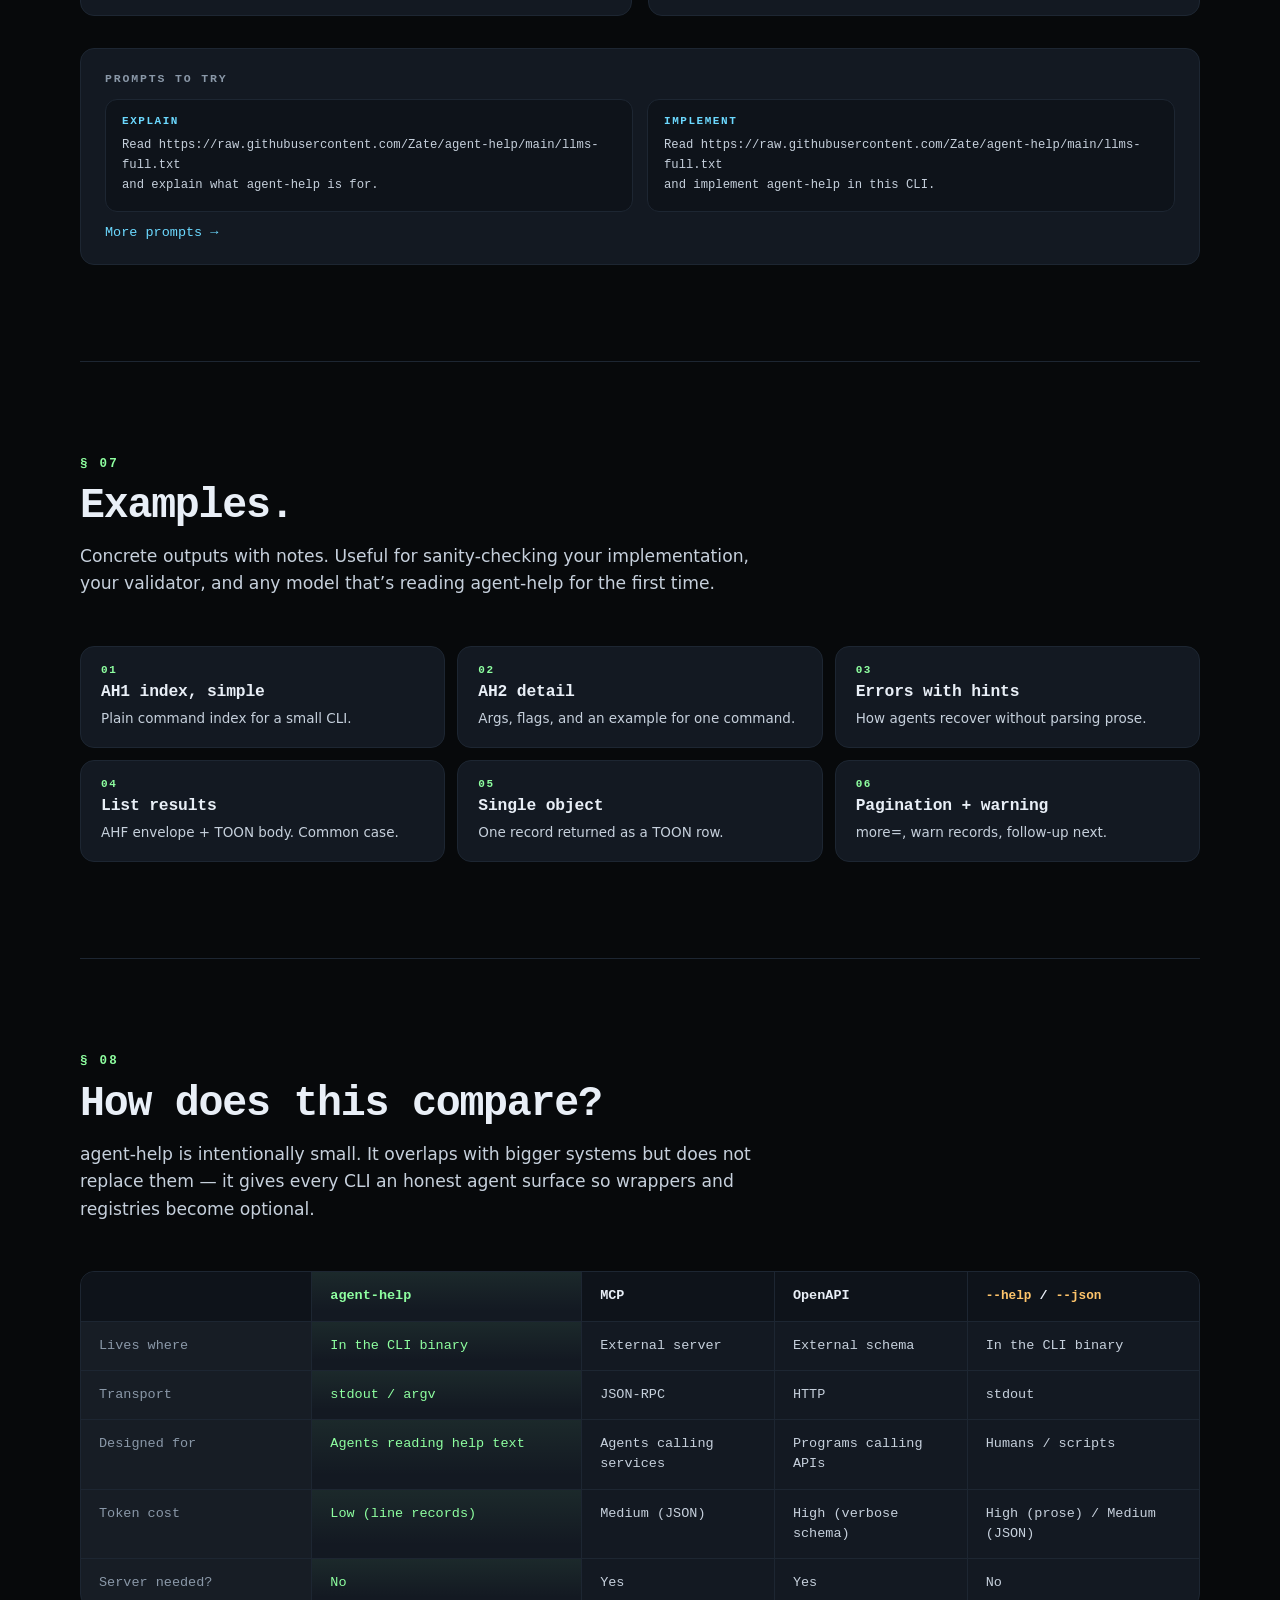
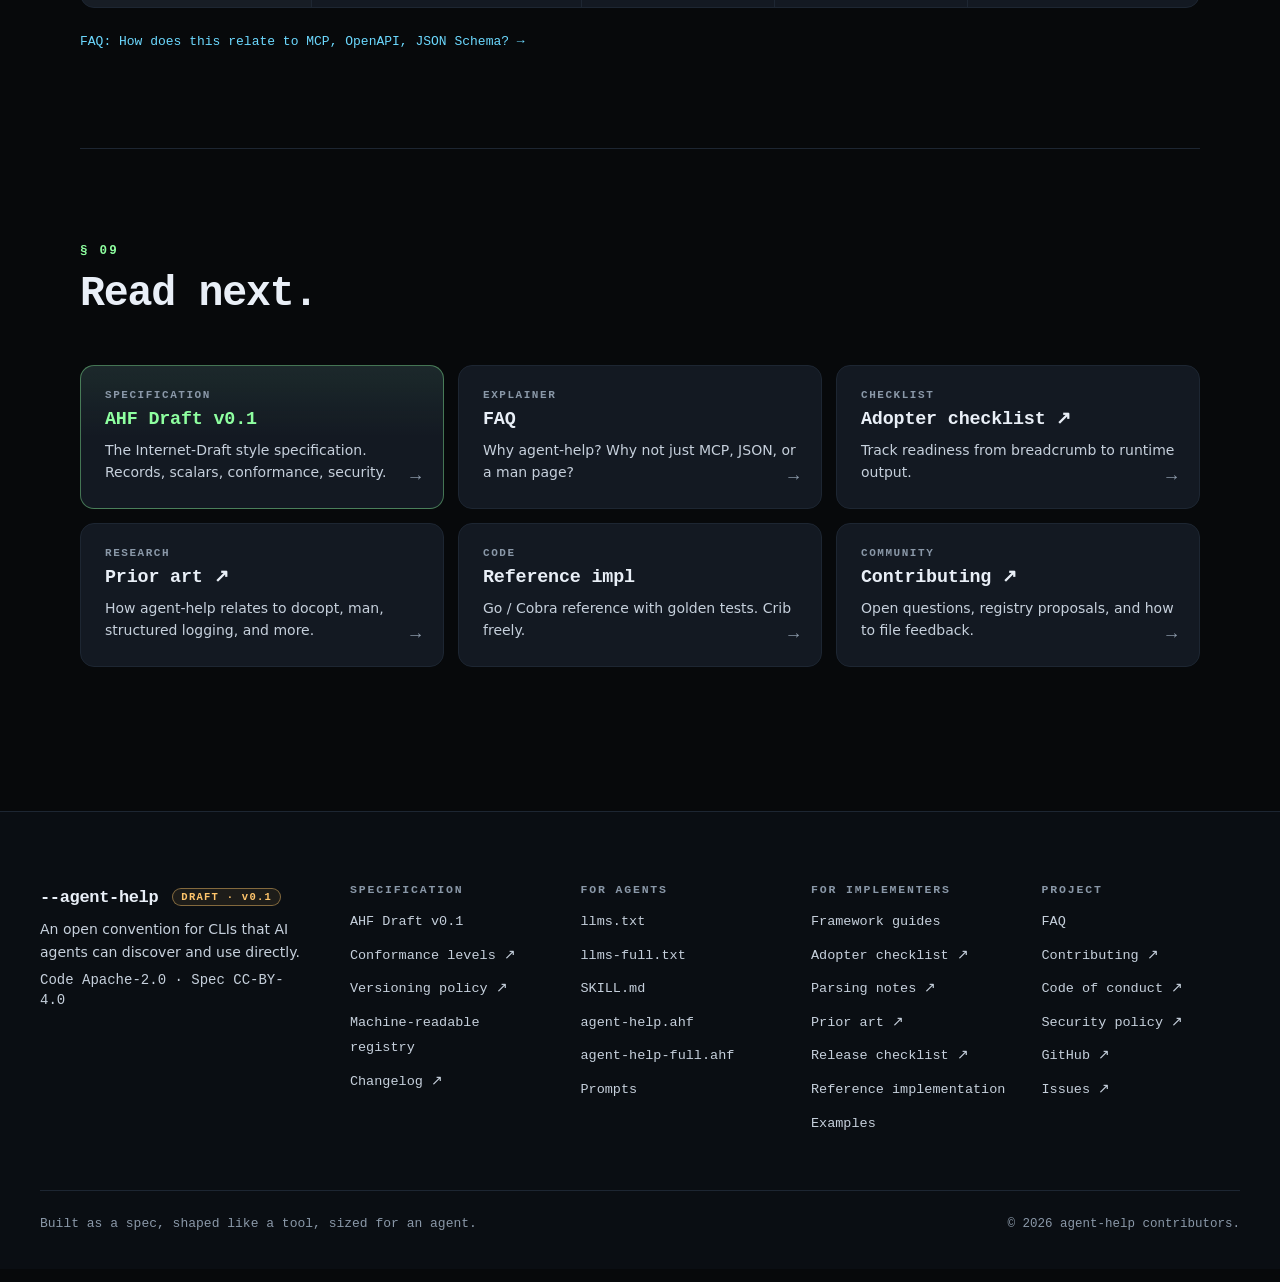
==== commit d5e65bf5: "fix(site): rename brand logo text from 'agent-help' to '--agent-help' The SVG chevron icon reads lik" ====
--- a/site/index.html
+++ b/site/index.html
@@ -24,7 +24,7 @@
         <path d="M3 5 L9 12 L3 19" fill="none" stroke="currentColor" stroke-width="2" stroke-linecap="square" stroke-linejoin="miter"/>
         <line x1="11" y1="19" x2="21" y2="19" stroke="currentColor" stroke-width="2" stroke-linecap="square"/>
       </svg>
-      <span class="brand-name">agent-help</span>
+      <span class="brand-name">--agent-help</span>
       <span class="brand-status" title="Draft v0.1">DRAFT&nbsp;·&nbsp;v0.1</span>
     </a>
     <nav class="topnav" aria-label="Primary">
@@ -658,7 +658,7 @@
     <div class="foot-grid">
       <div class="foot-col foot-brand">
         <div class="brand">
-          <span class="brand-name">agent-help</span>
+          <span class="brand-name">--agent-help</span>
           <span class="brand-status">DRAFT&nbsp;·&nbsp;v0.1</span>
         </div>
         <p>An open convention for CLIs that AI agents can discover and use directly.</p>
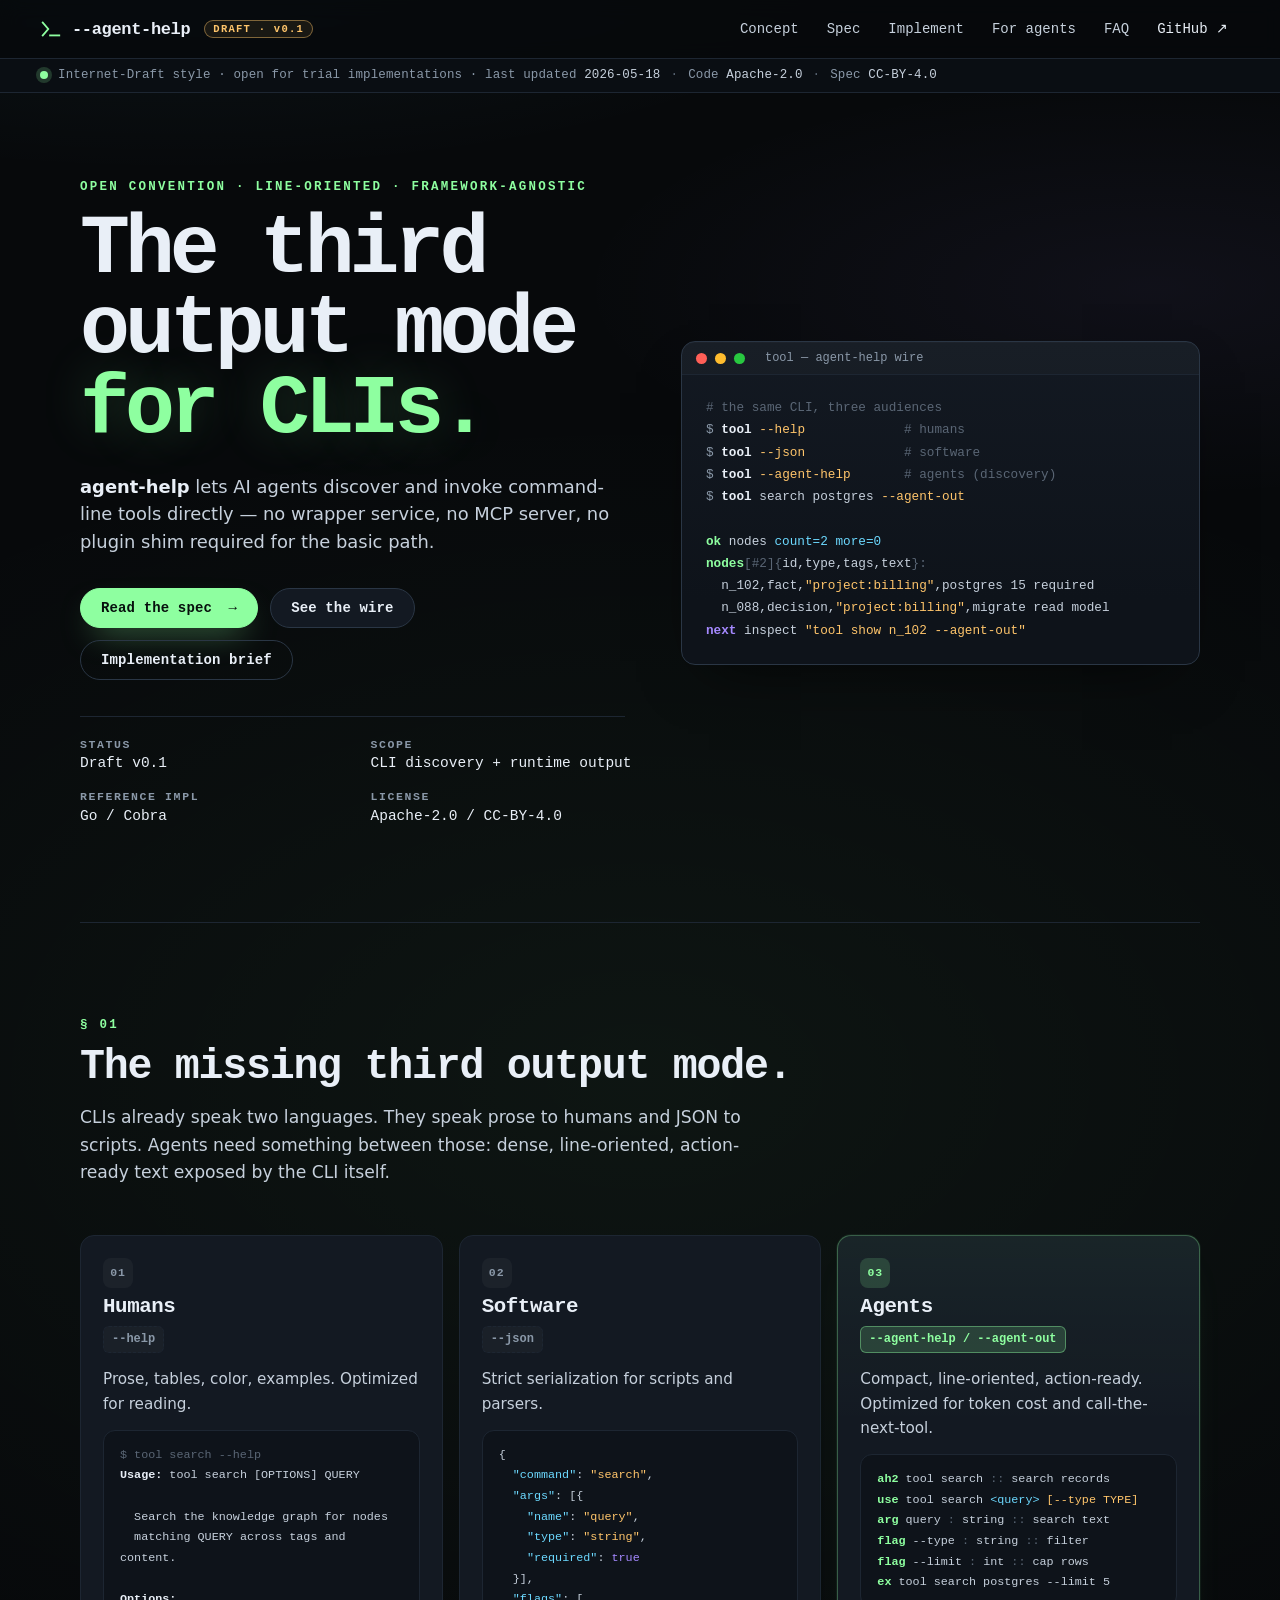
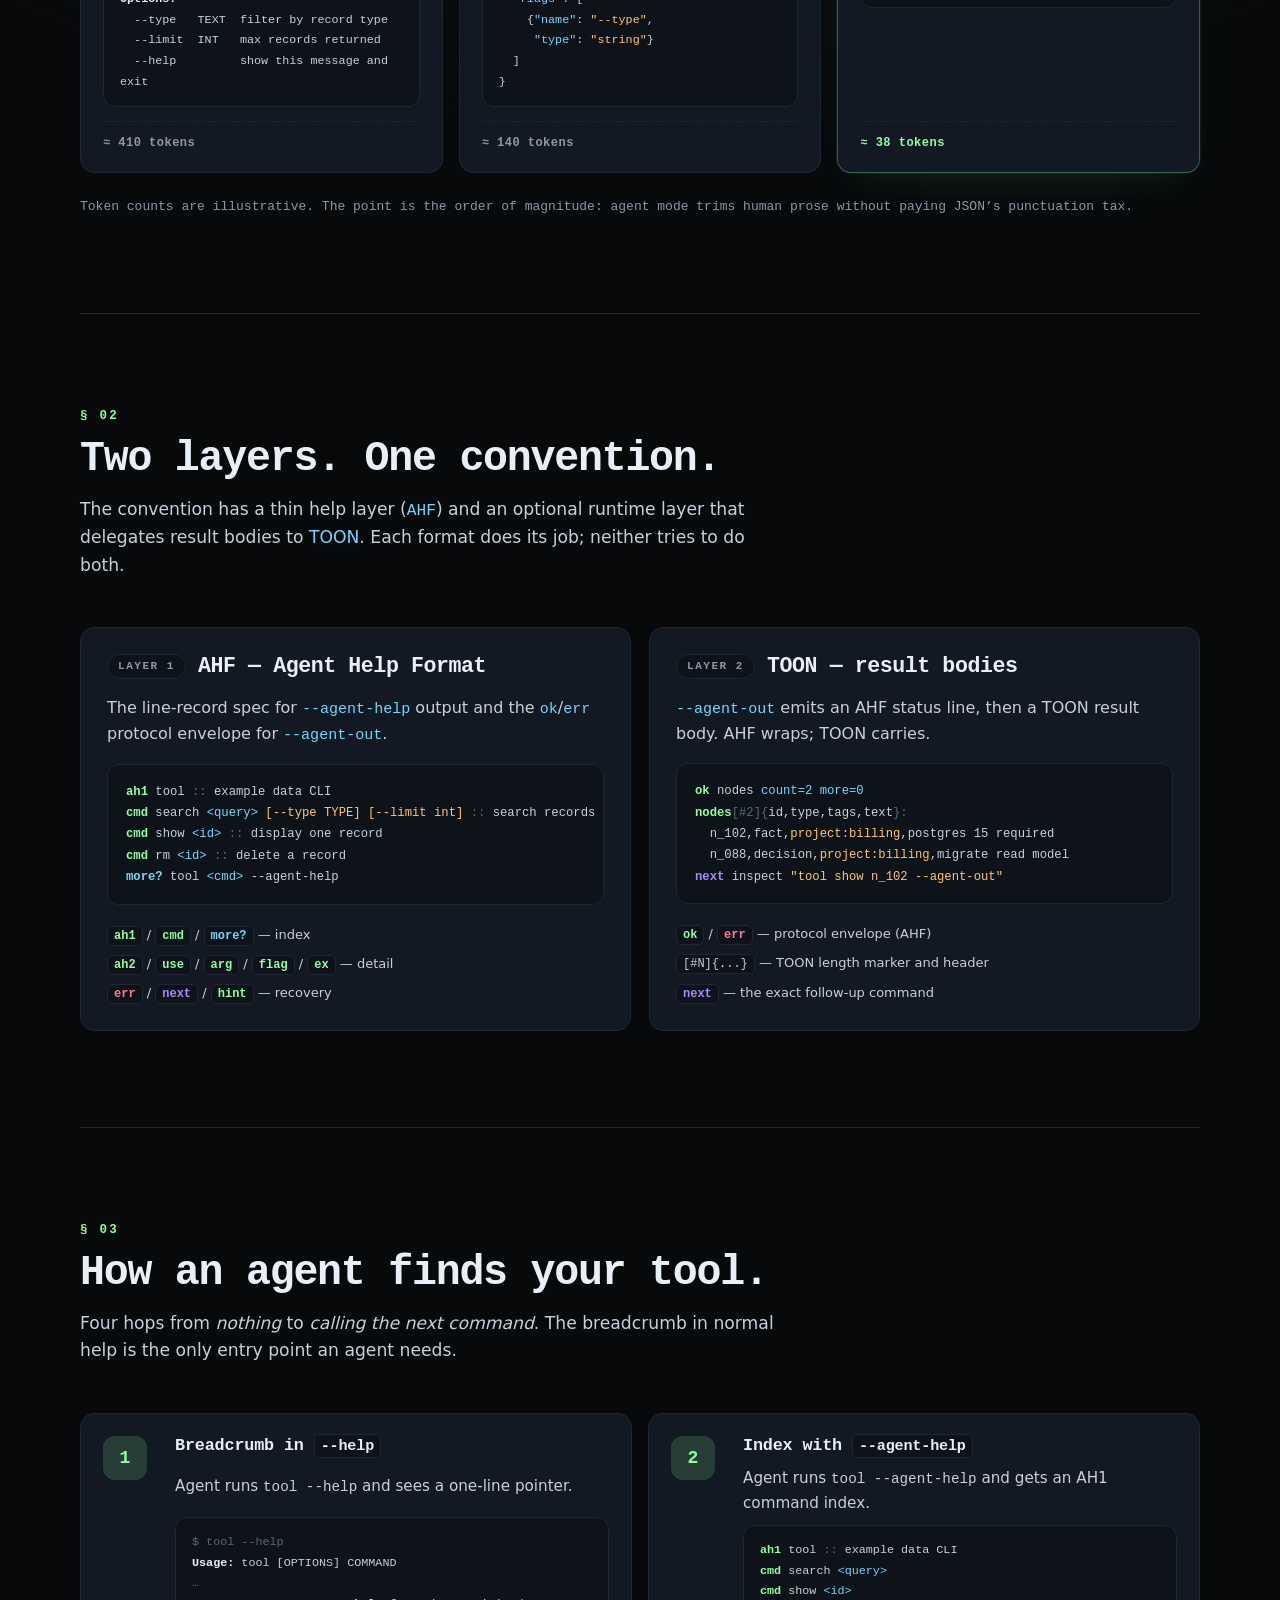
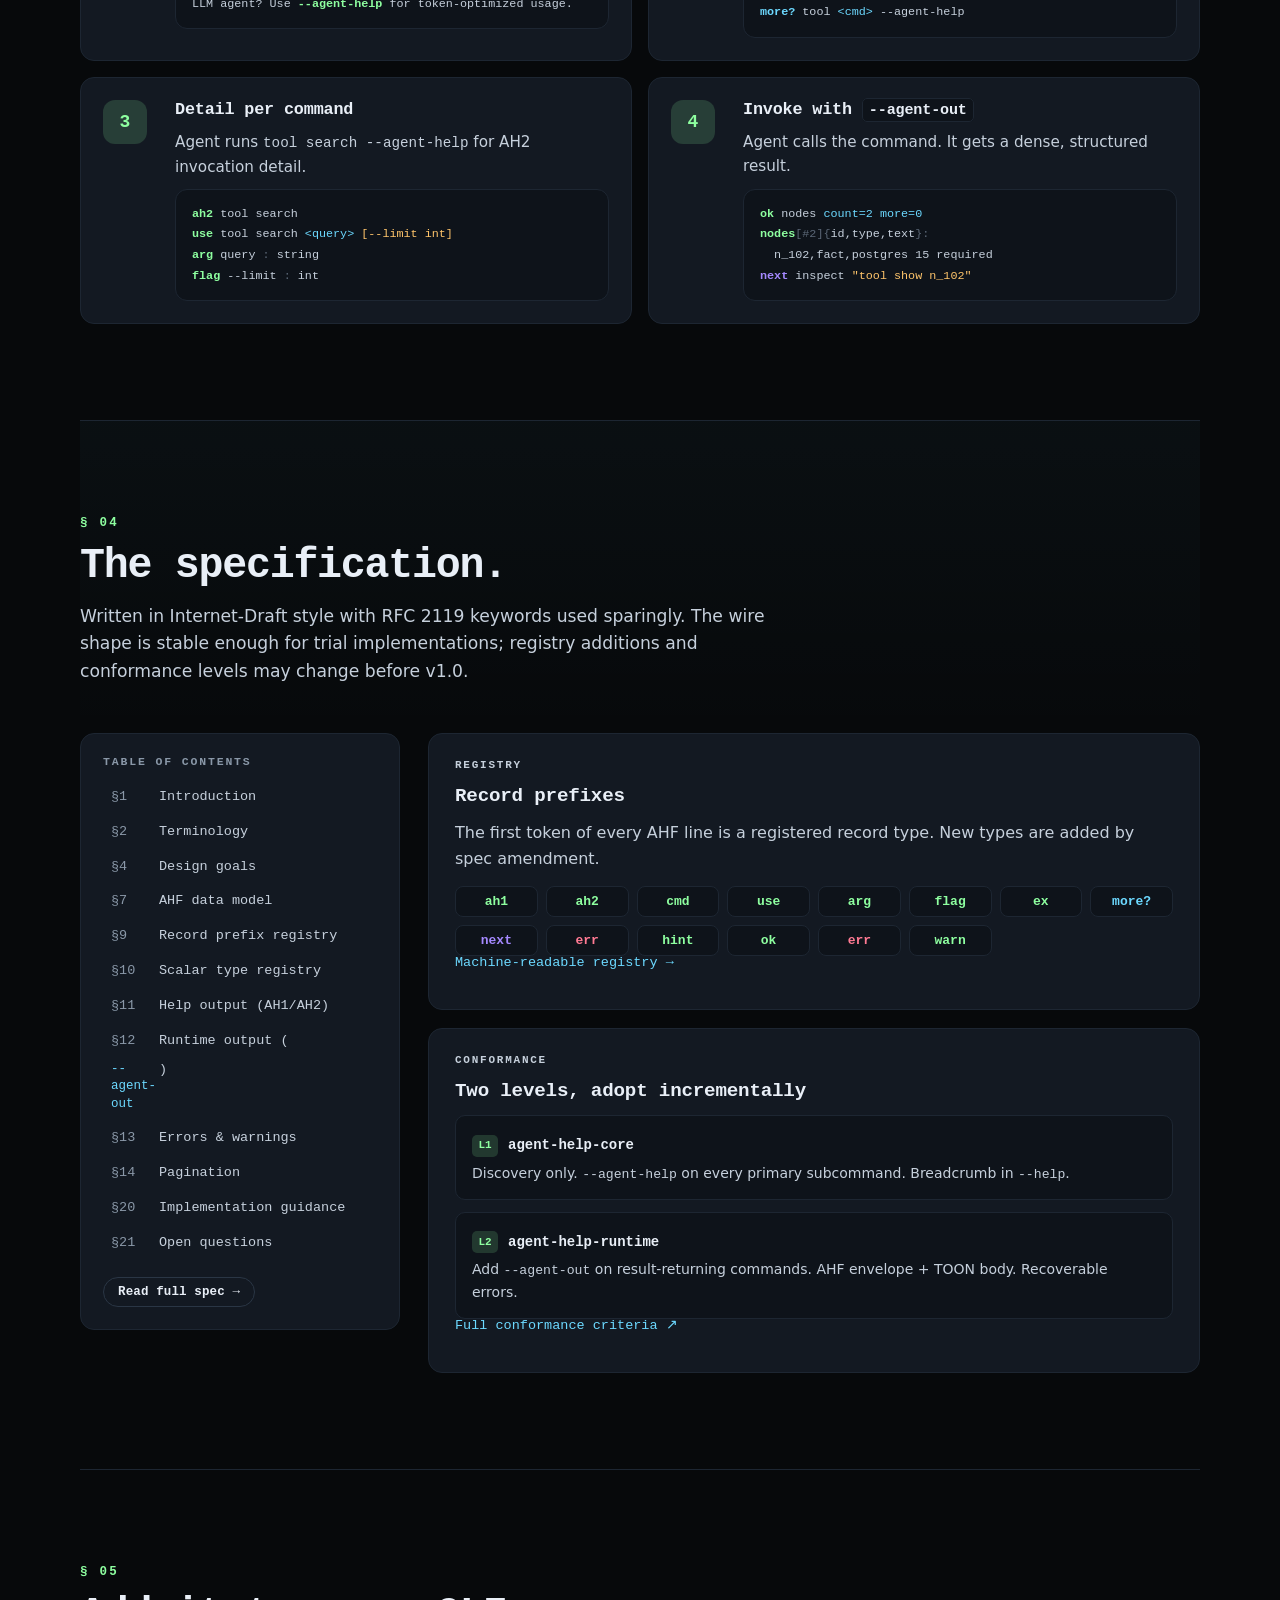
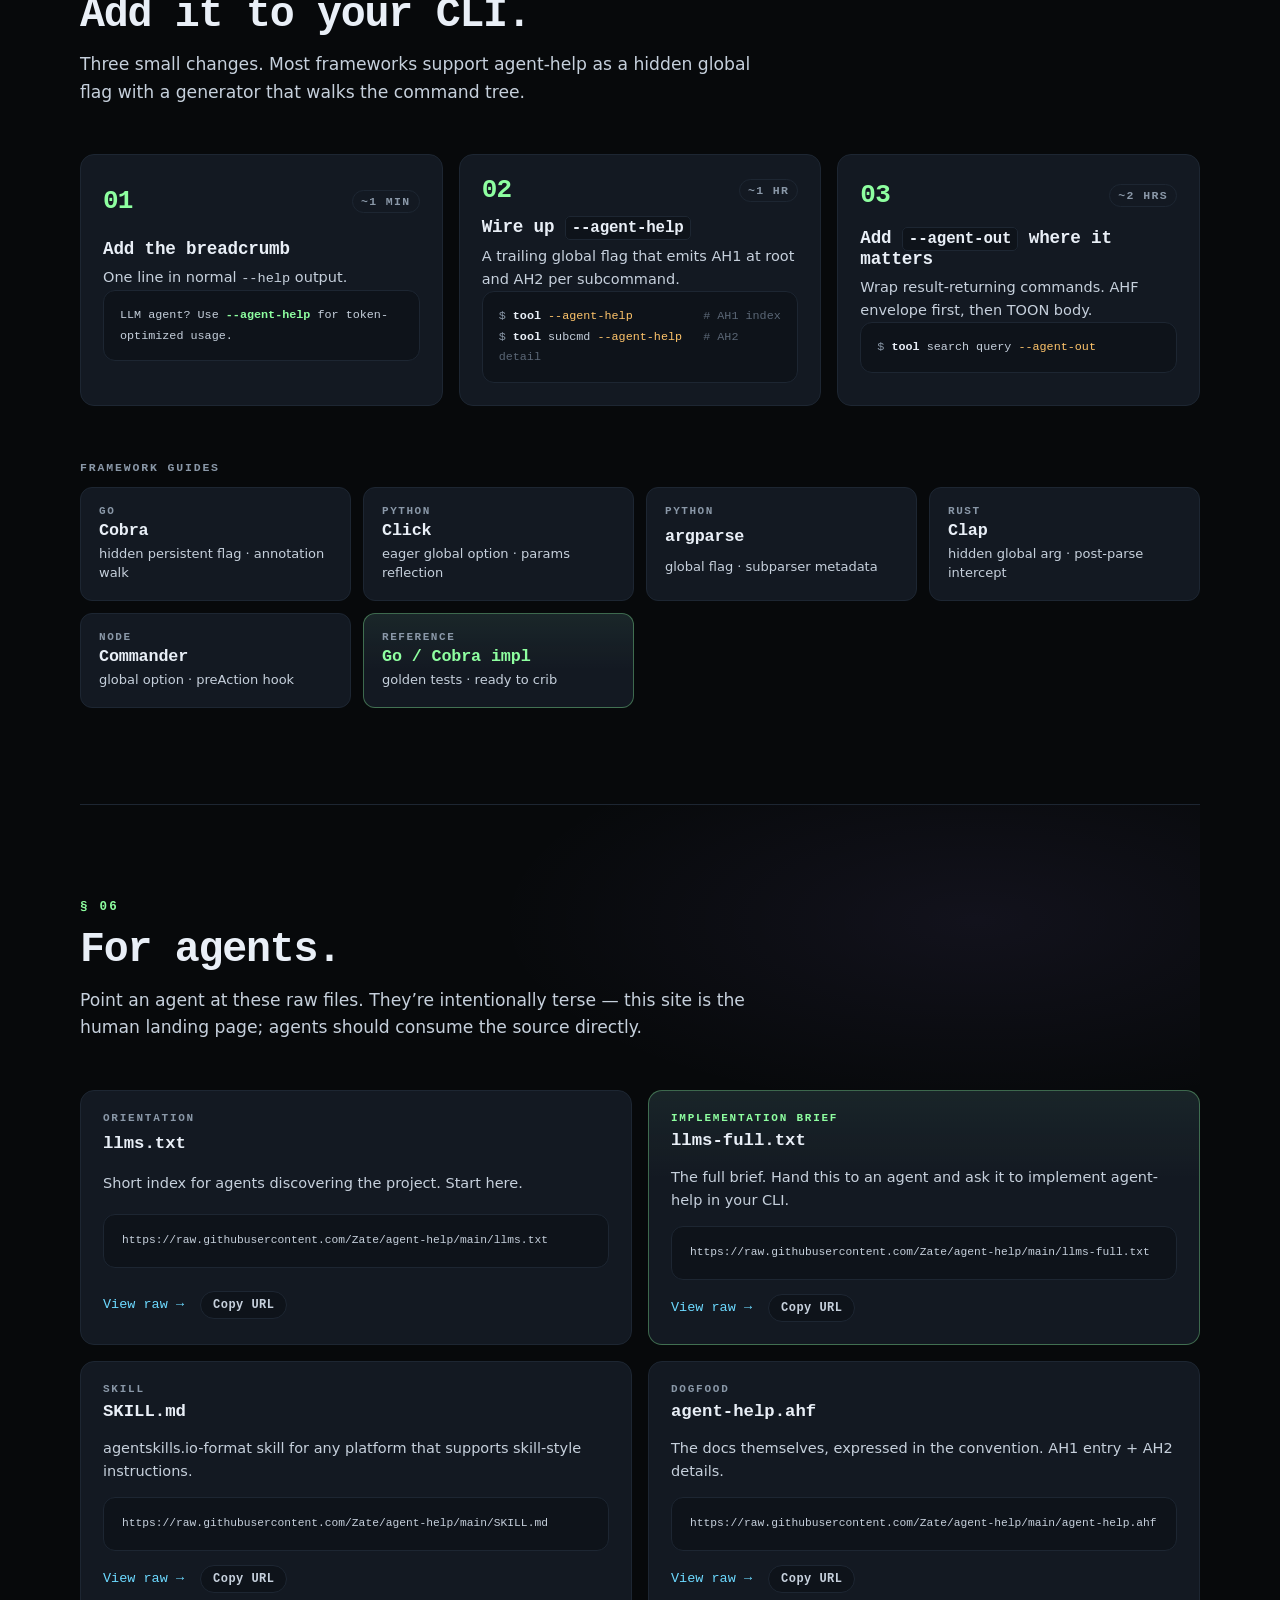
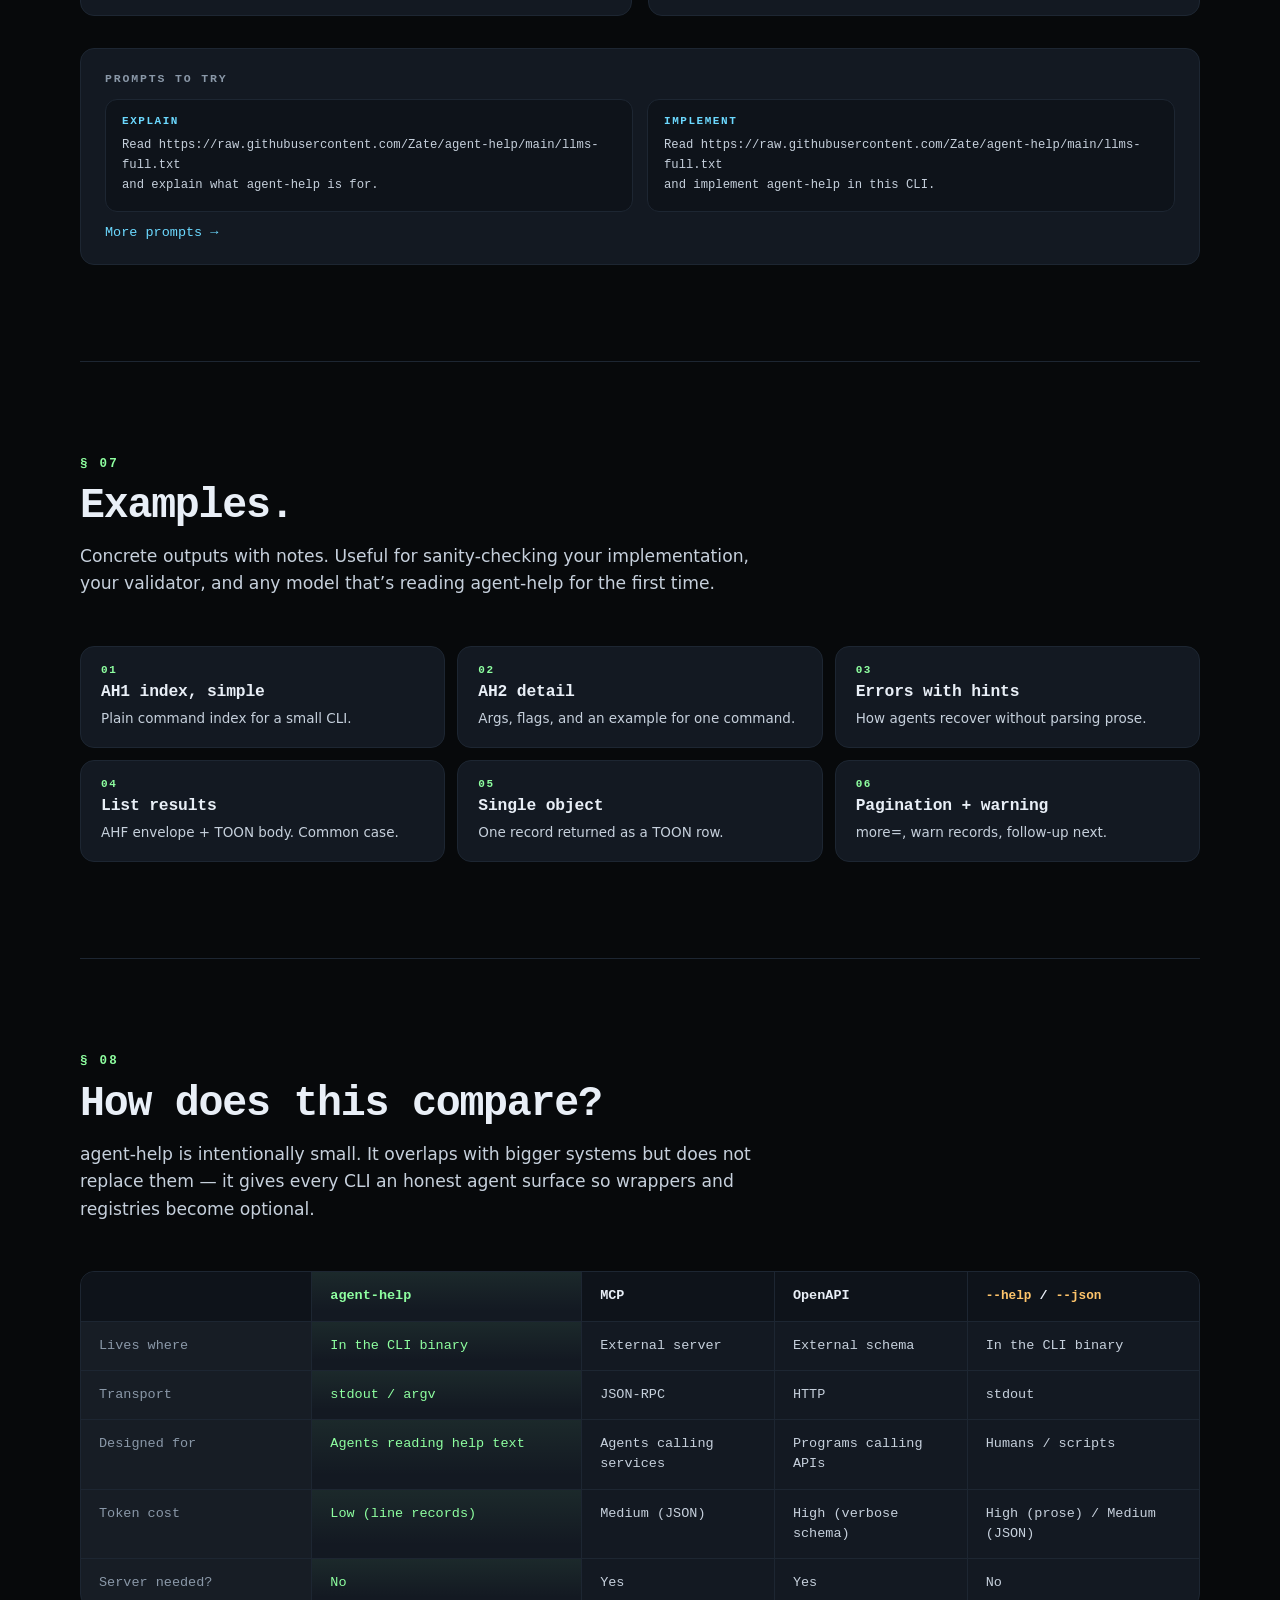
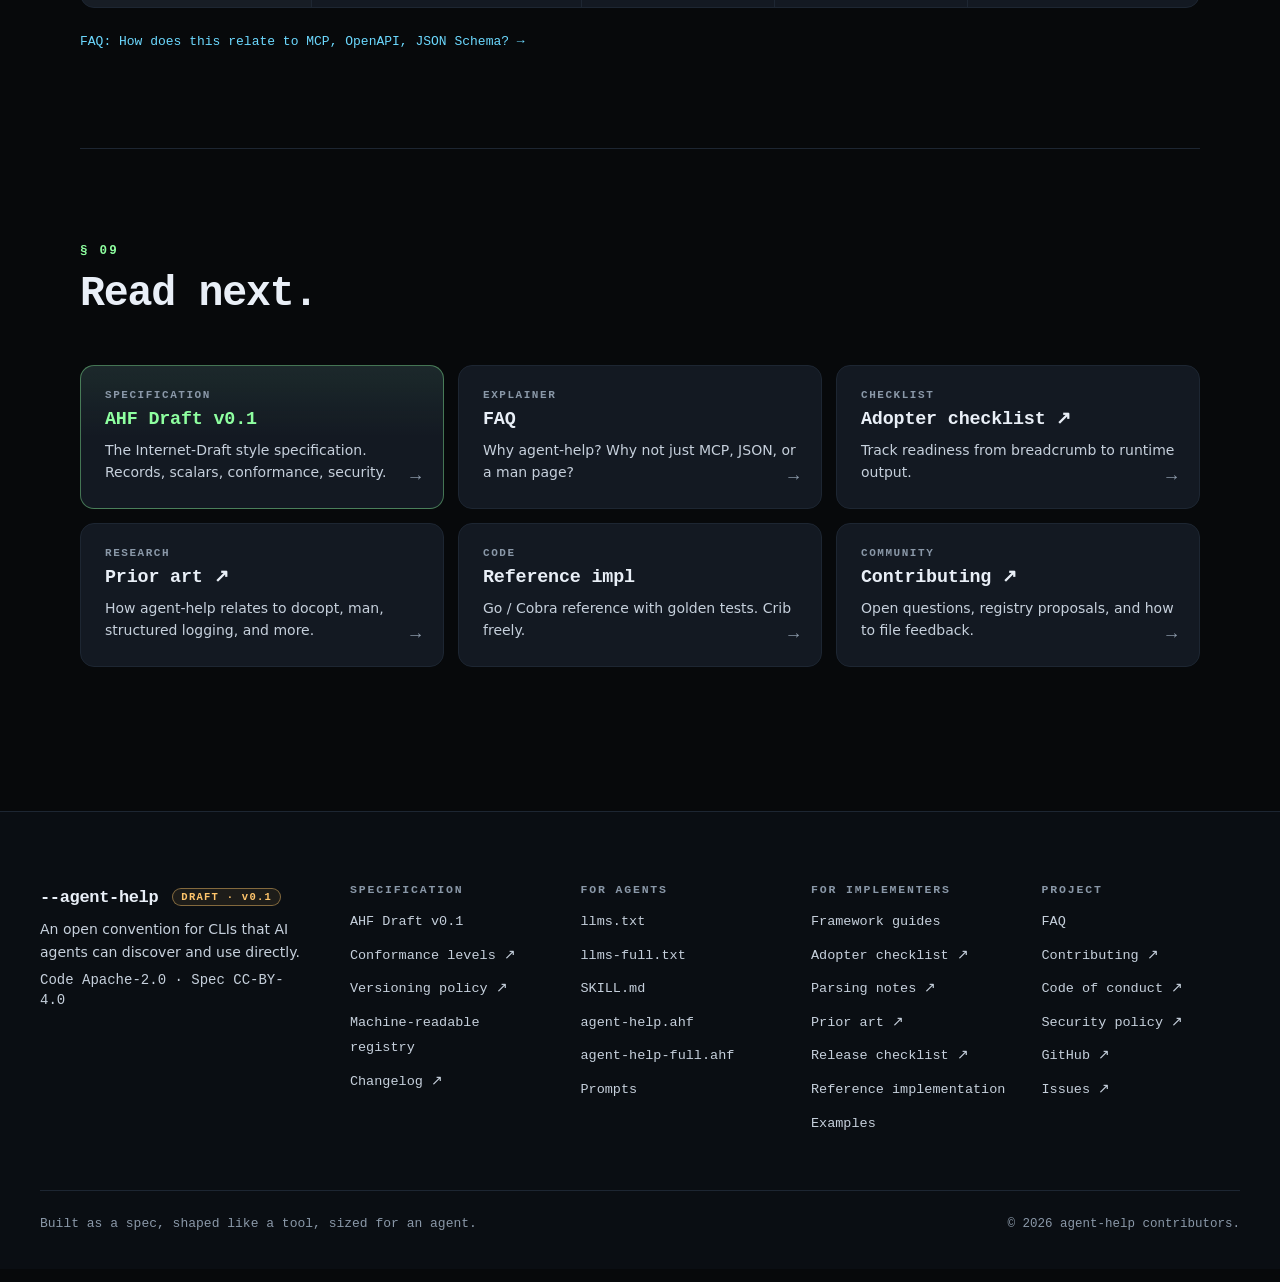
==== commit 26e06163: "feat(site): add clipboard copy buttons to all code/pre blocks - Add copy.js: auto-wires a hover-reve" ====
--- a/site/index.html
+++ b/site/index.html
@@ -31,7 +31,7 @@
       <a href="#concept">Concept</a>
       <a href="spec.html">Spec</a>
       <a href="#implement">Implement</a>
-      <a href="#for-agents">For&nbsp;agents</a>
+      <a href="prompts.html">For&nbsp;agents</a>
       <a href="faq.html">FAQ</a>
       <a class="external" href="https://github.com/Zate/agent-help" rel="noopener">GitHub&nbsp;↗</a>
     </nav>
@@ -739,5 +739,6 @@
       });
     });
   </script>
+  <script src="copy.js"></script>
 </body>
 </html>
--- a/site/styles.css
+++ b/site/styles.css
@@ -816,6 +816,36 @@
 
 /* ============================  RESPONSIVE  ============================ */
 
+/* ============================  COPY BUTTON  ============================ */
+
+.pre-wrap {
+  position: relative;
+}
+.copy-btn {
+  position: absolute;
+  top: 8px;
+  right: 8px;
+  display: flex;
+  align-items: center;
+  justify-content: center;
+  width: 30px;
+  height: 30px;
+  padding: 0;
+  border: 1px solid var(--line);
+  border-radius: 7px;
+  background: var(--bg-elev);
+  color: var(--muted);
+  cursor: pointer;
+  opacity: 0;
+  transition: opacity .15s, color .15s, border-color .15s, background .15s;
+  z-index: 2;
+}
+.pre-wrap:hover .copy-btn,
+.copy-btn:focus { opacity: 1; }
+.copy-btn:hover { color: var(--green); border-color: var(--green); background: var(--green-soft); }
+.copy-btn.copied { color: var(--green); border-color: var(--green); background: var(--green-soft); opacity: 1; }
+.copy-btn svg { pointer-events: none; }
+
 /* ============================  DOC PAGES  ============================ */
 
 .doc-wrap {
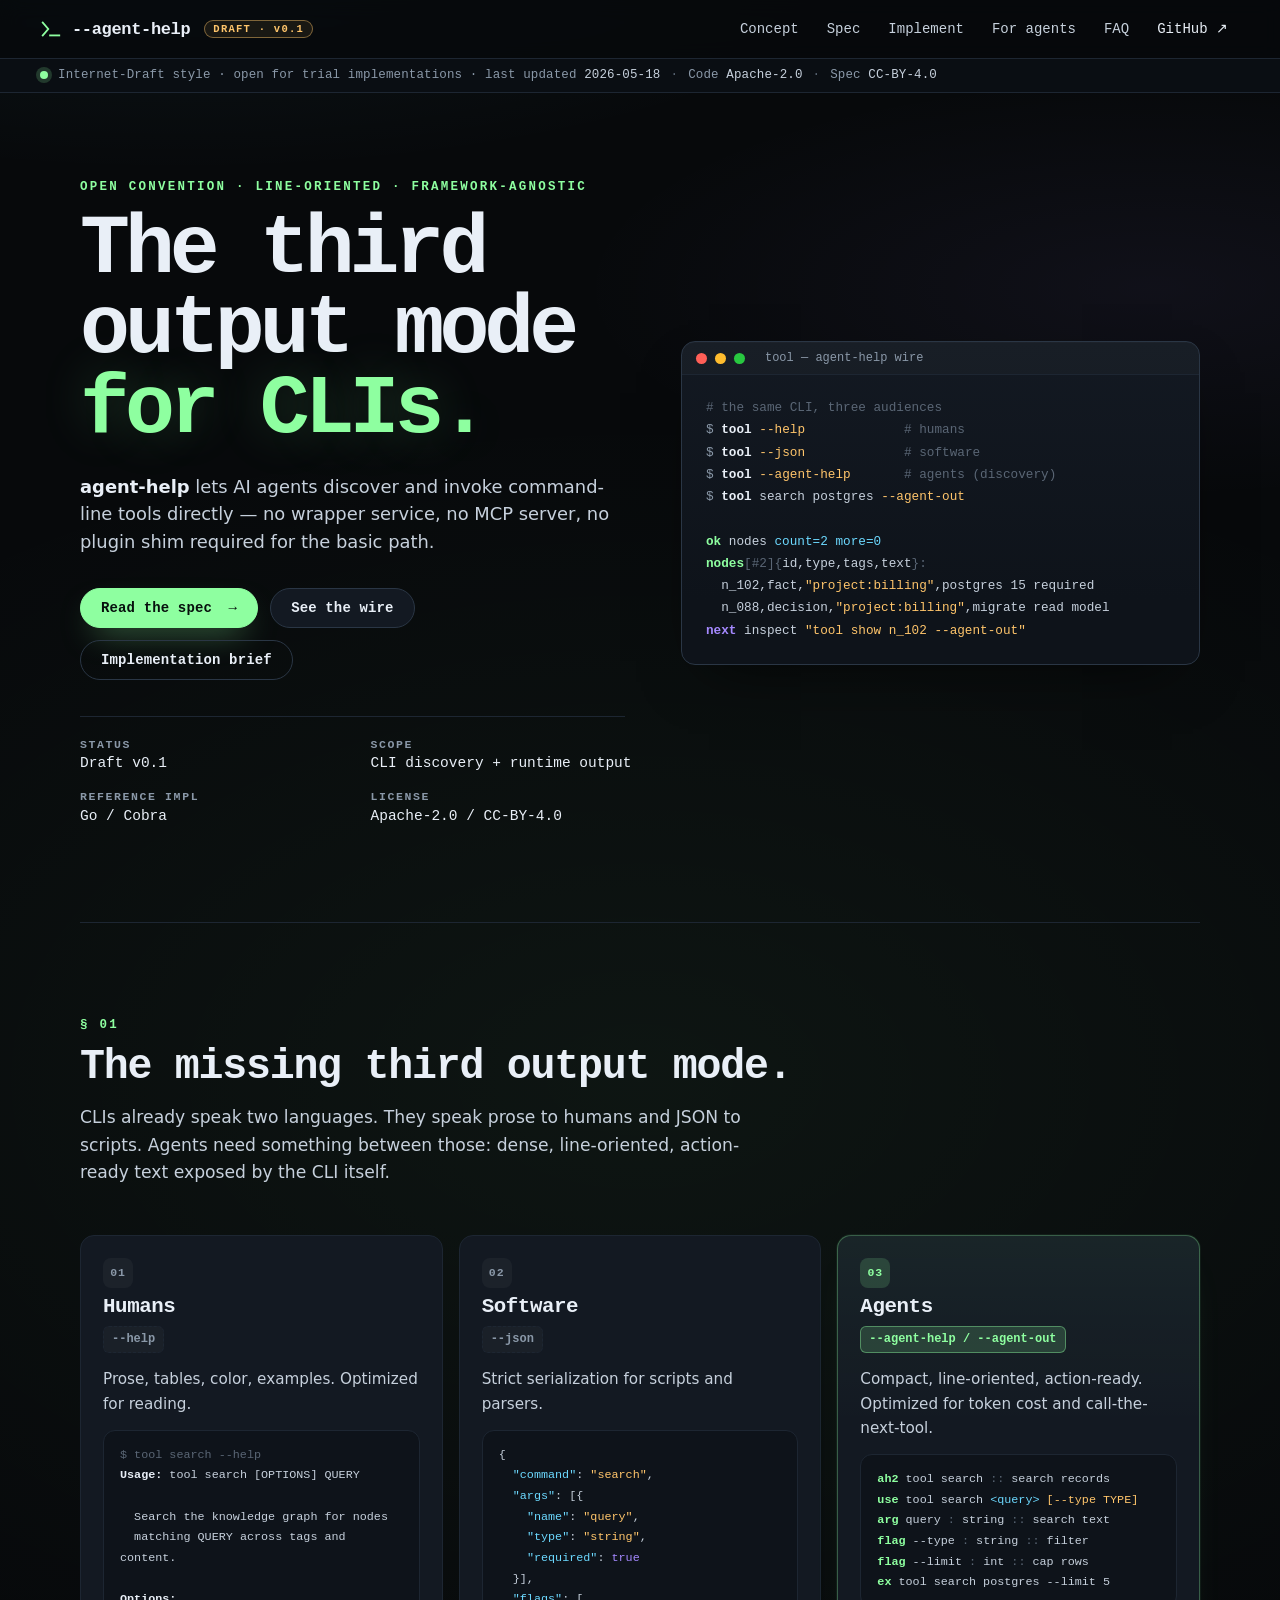
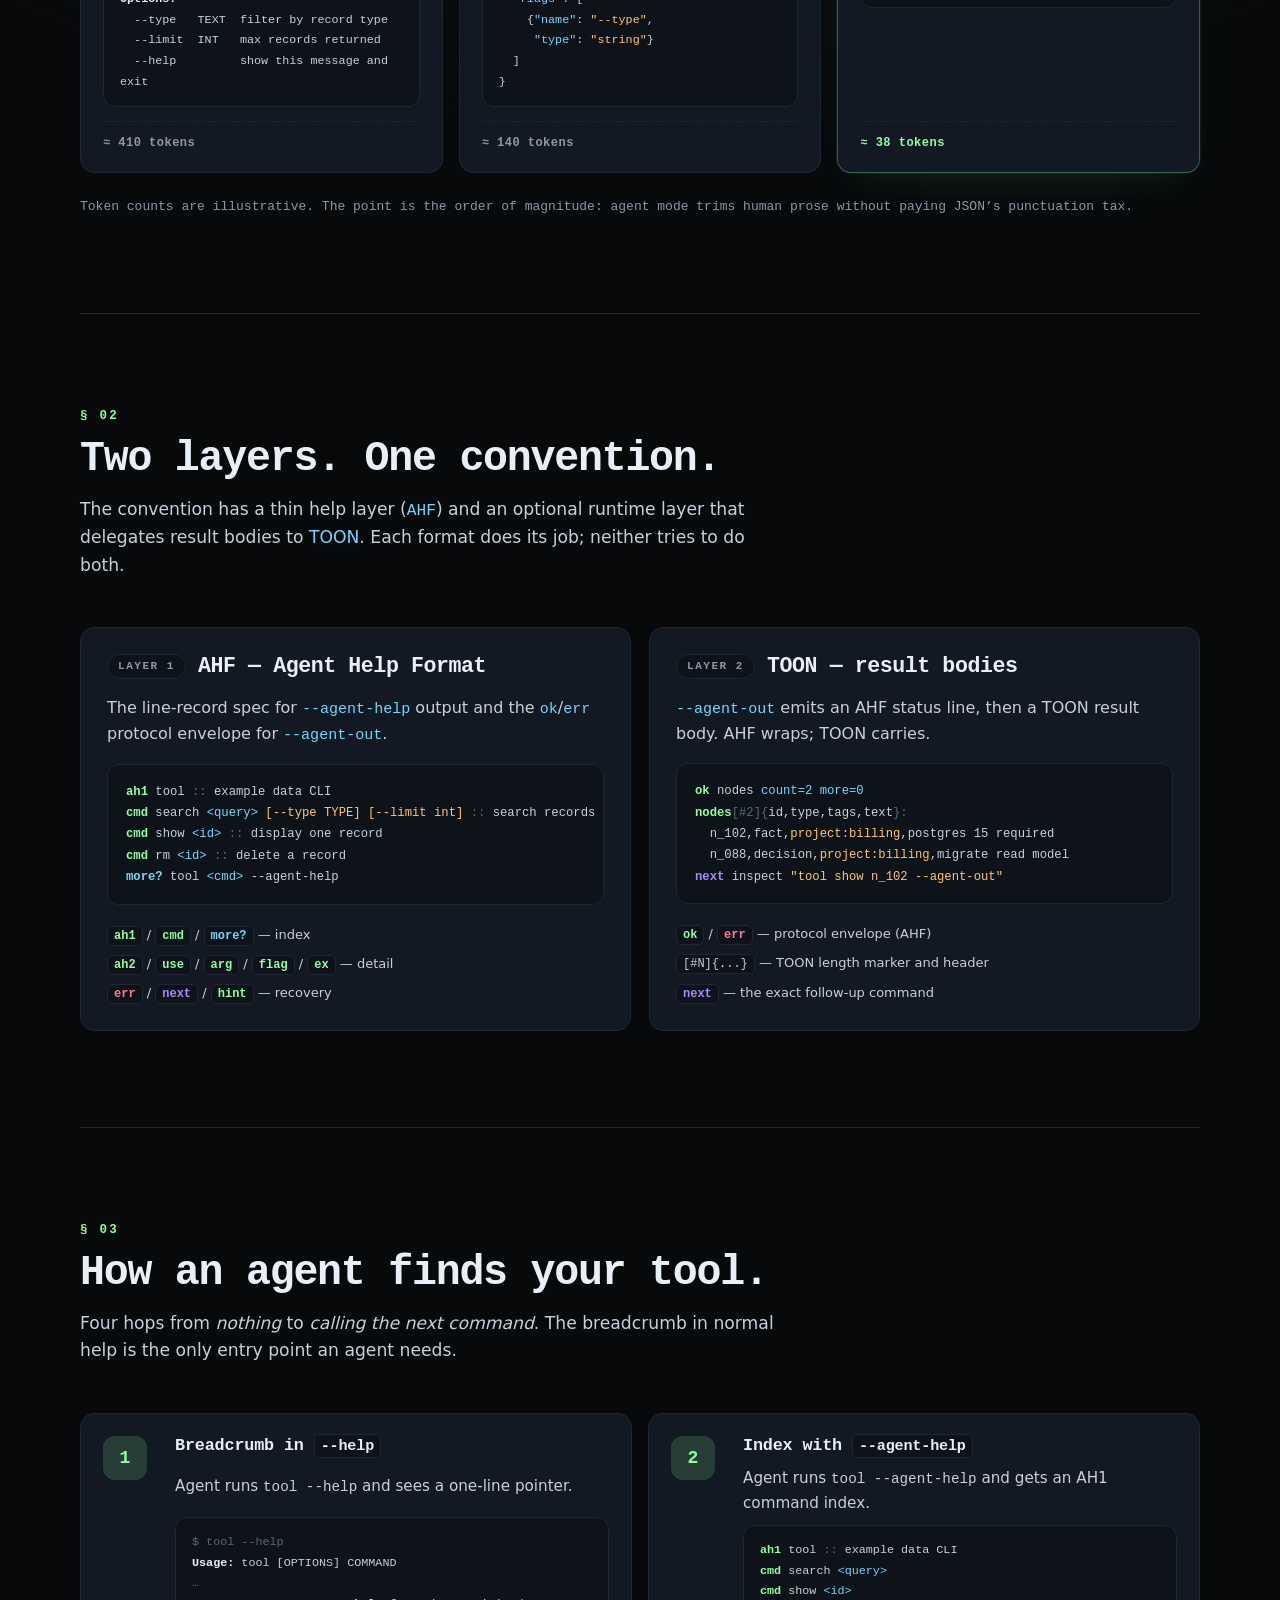
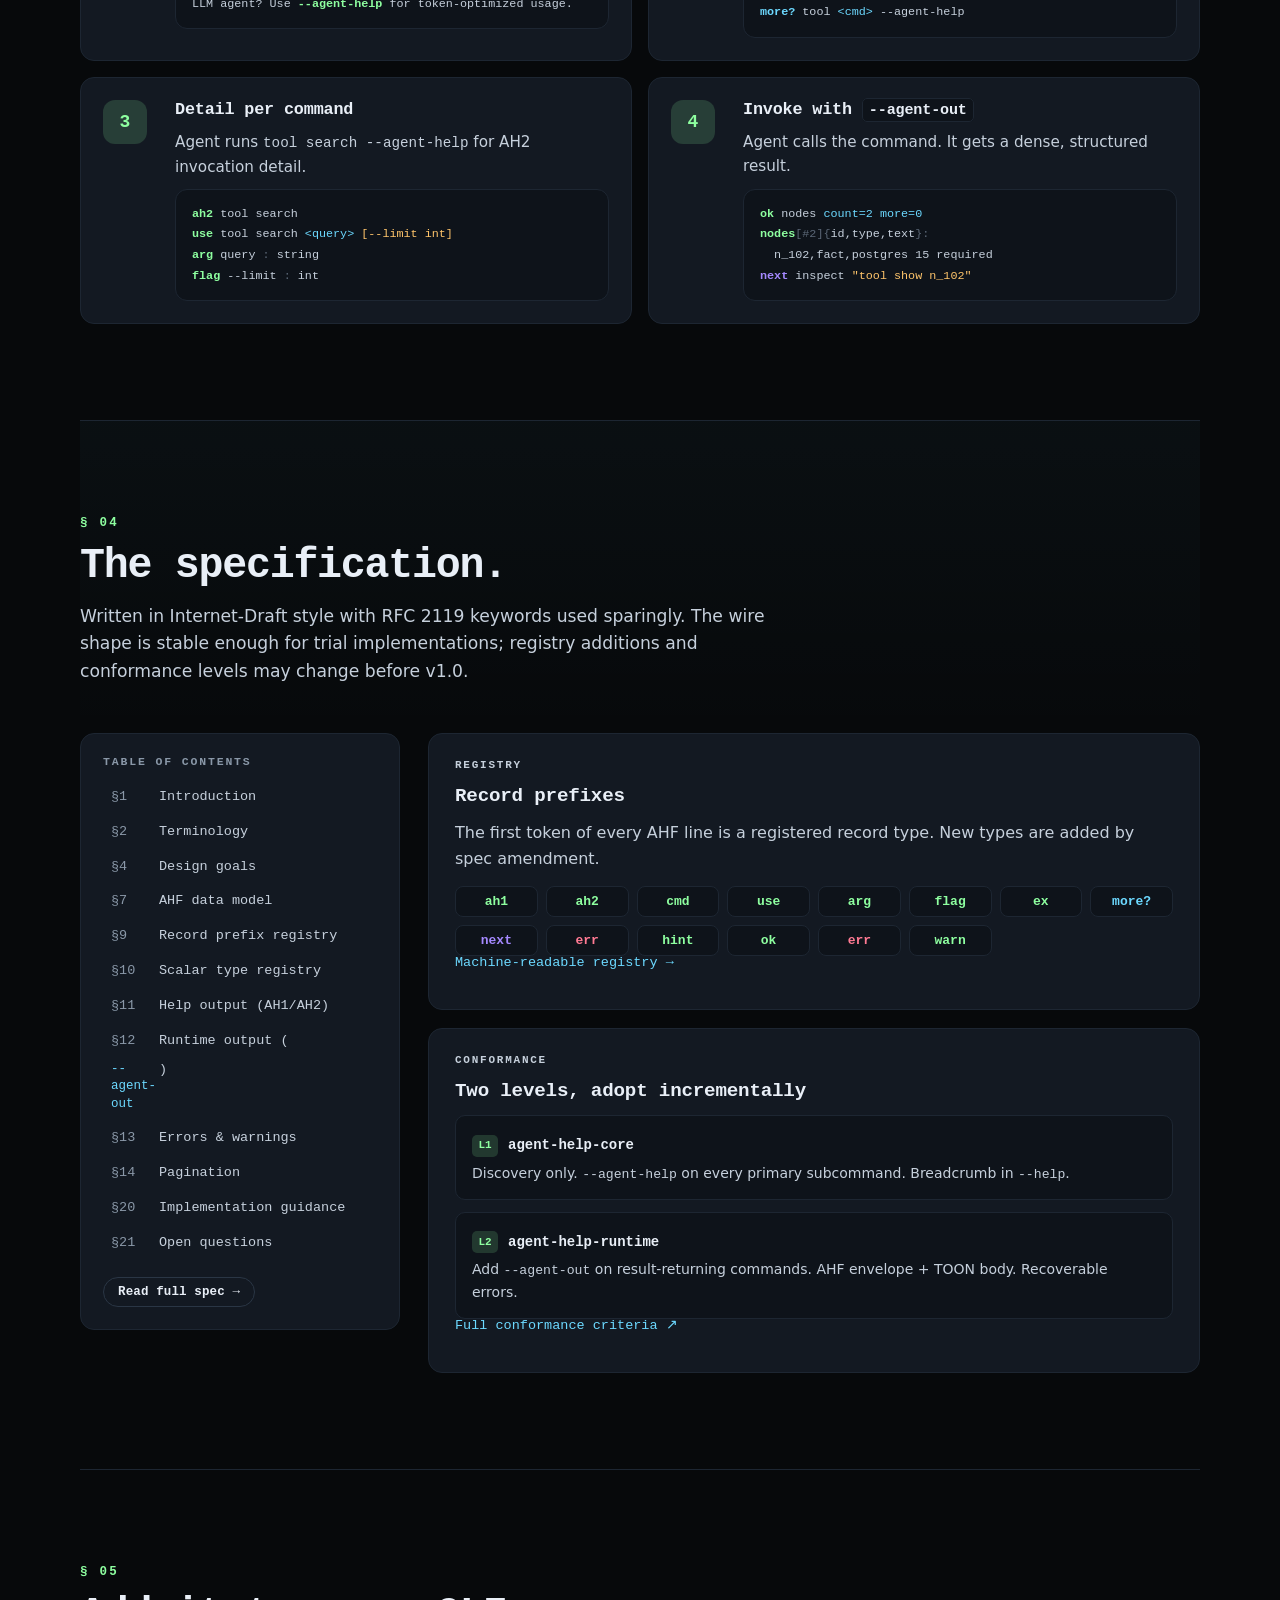
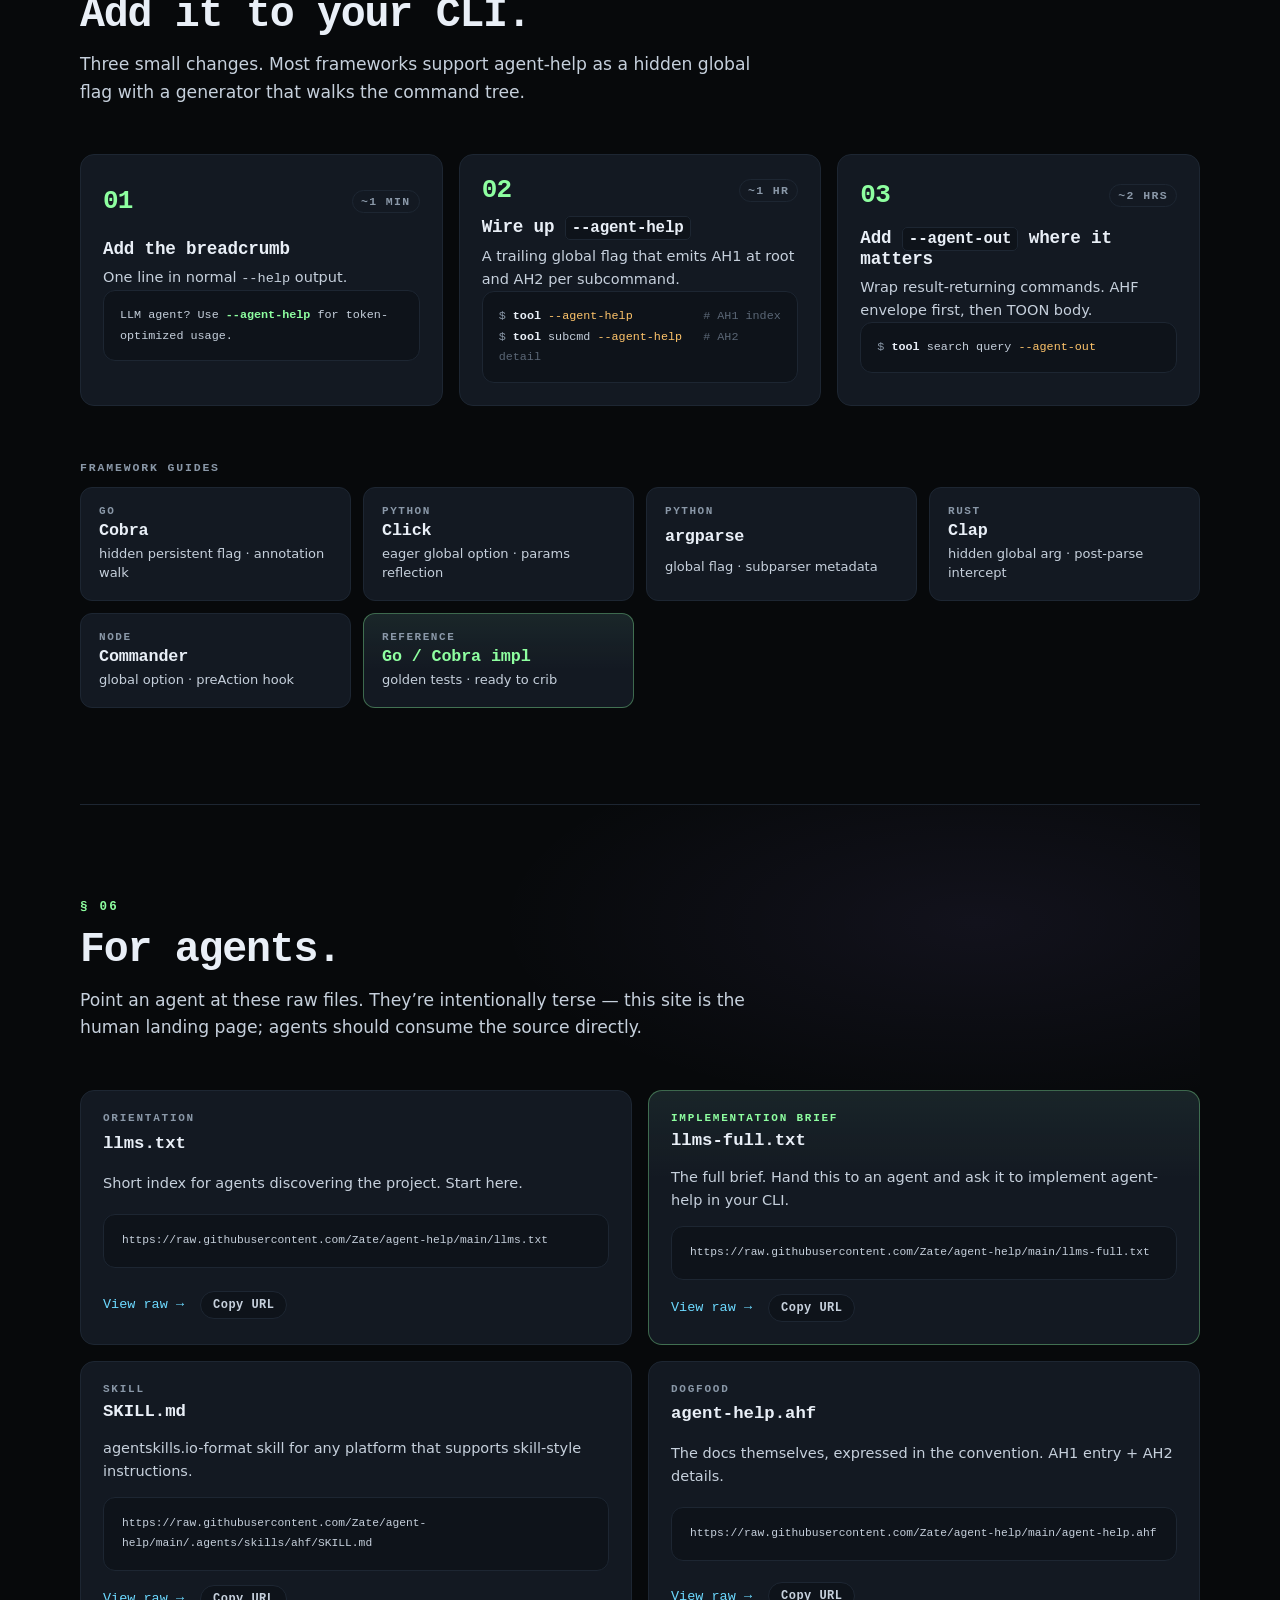
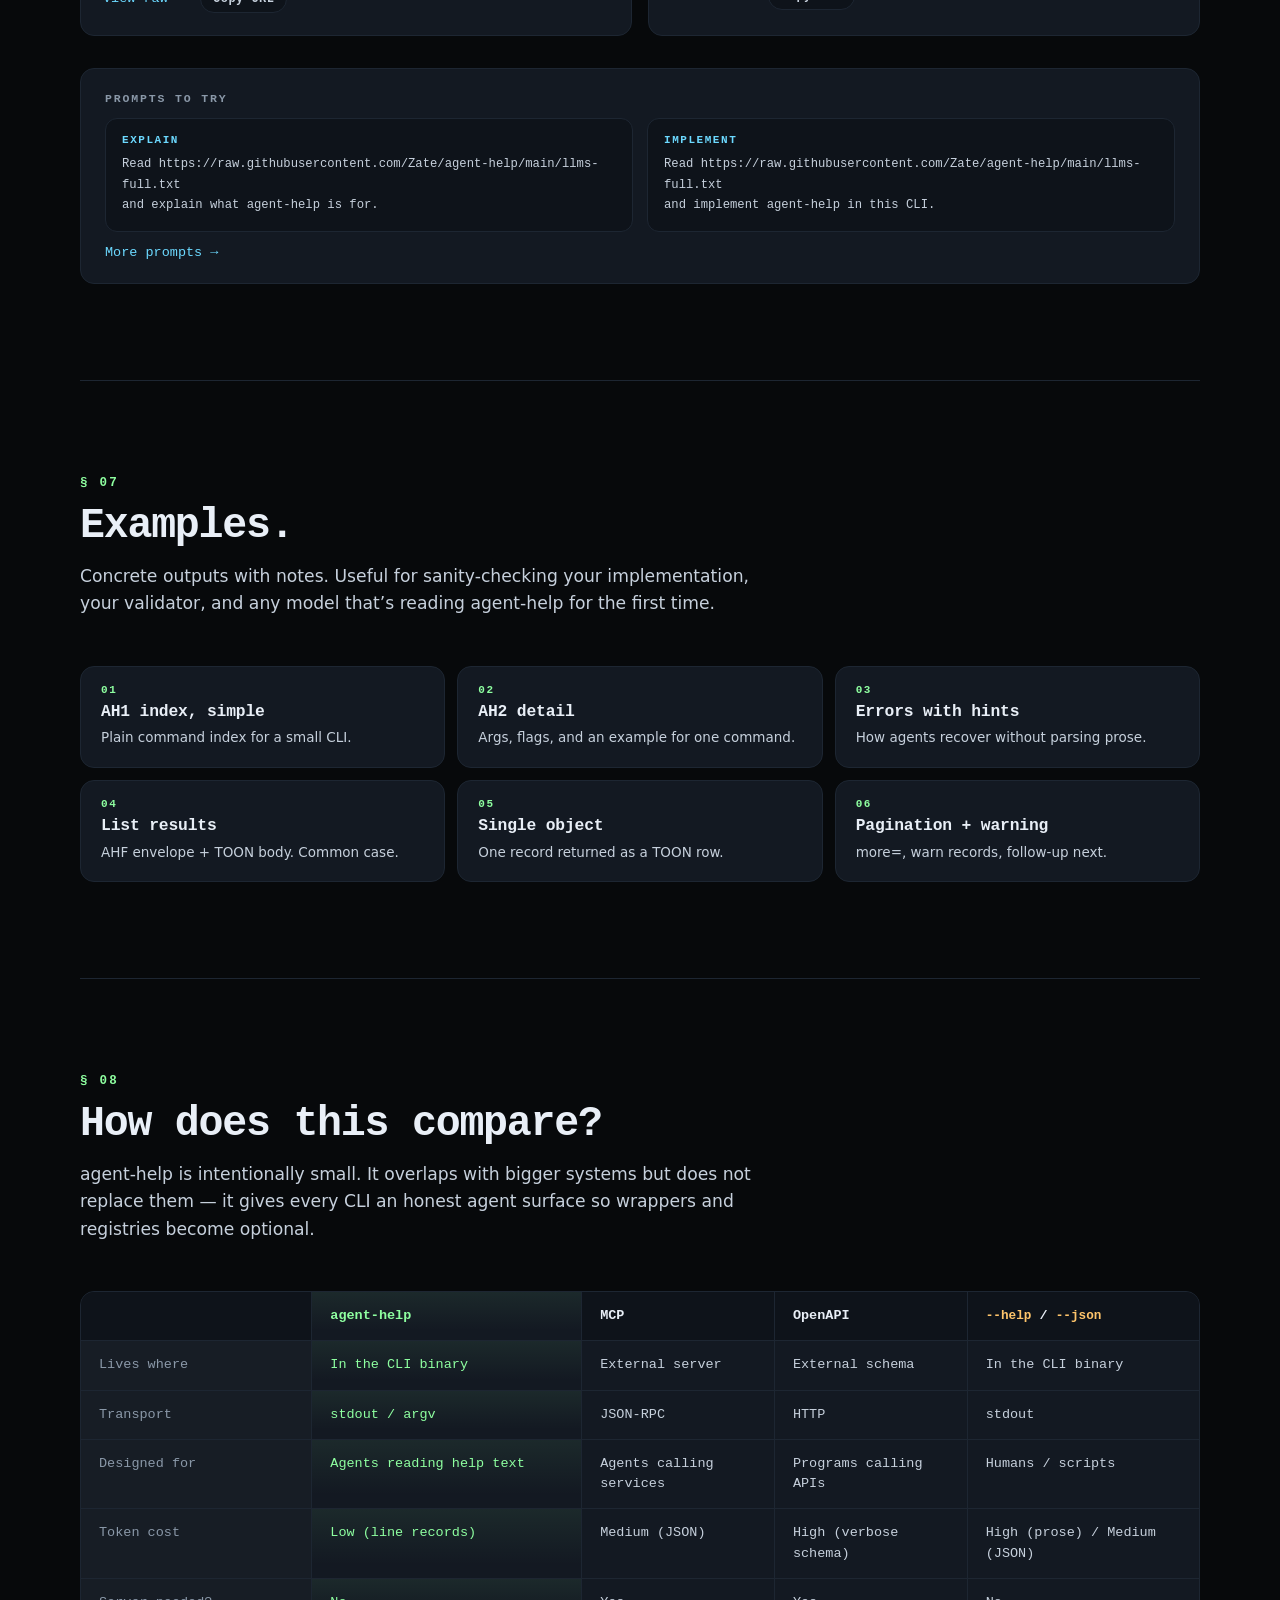
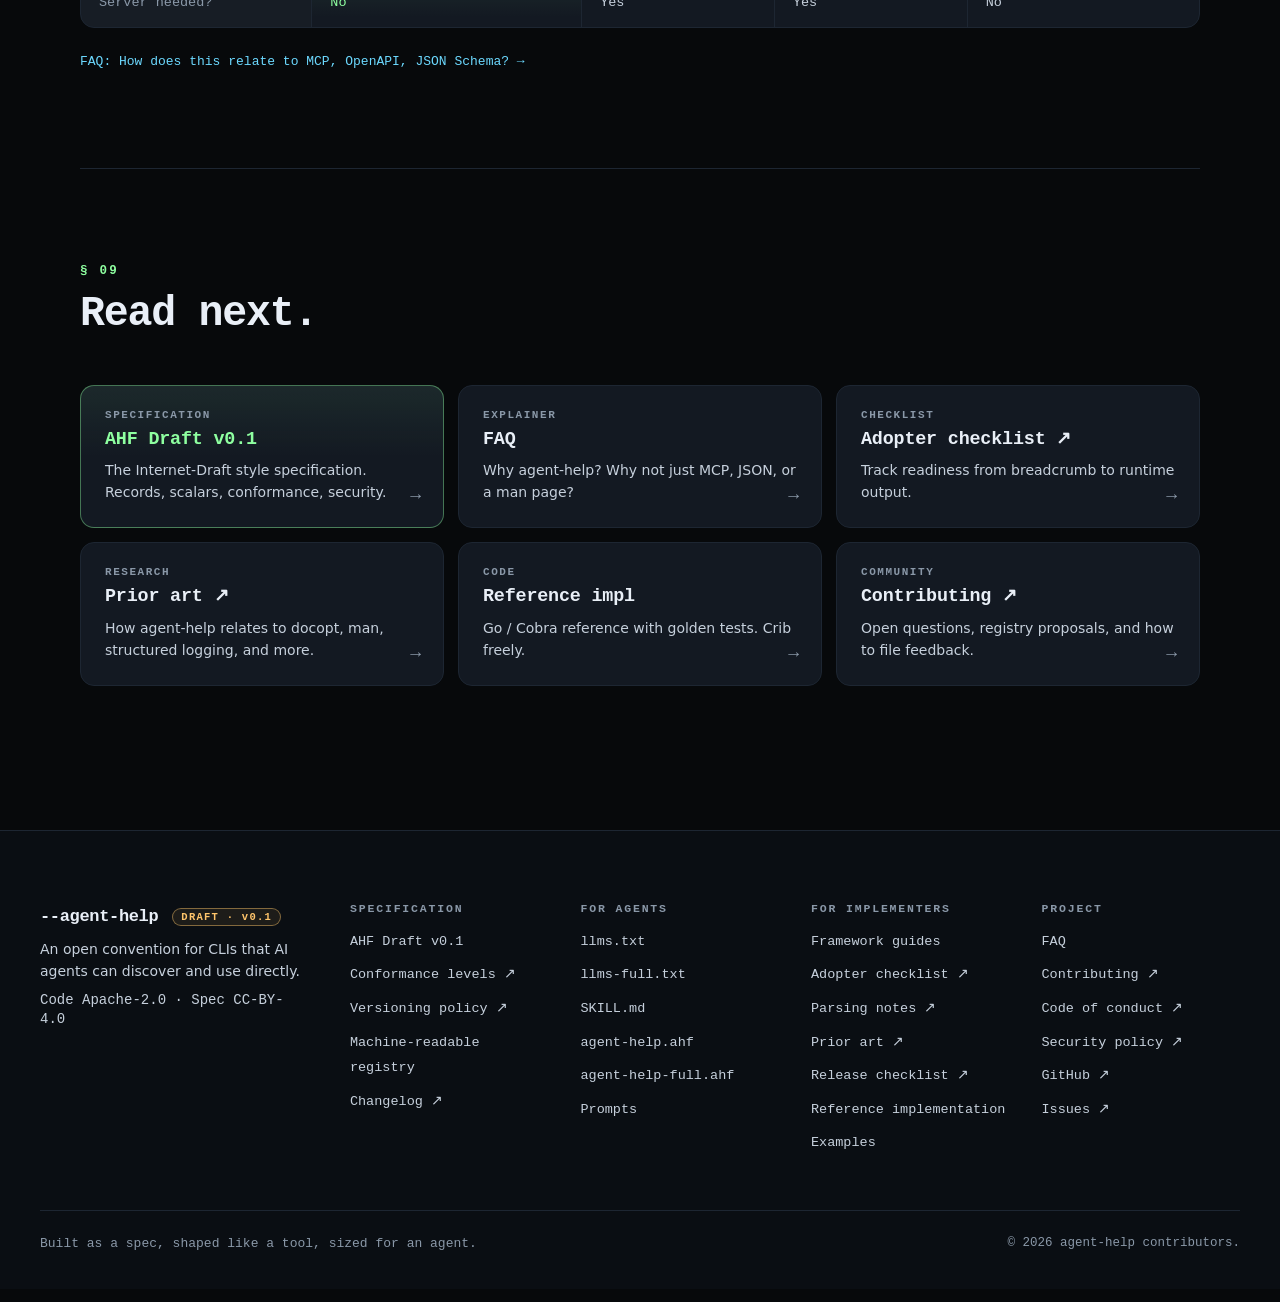
==== commit 27cb342c: "refactor(repo): reorganize files — move docs to docs/, skill to .agents/skills/ahf/ Move CONFORMANCE" ====
--- a/site/index.html
+++ b/site/index.html
@@ -19,7 +19,7 @@
   <a class="skip" href="#main">Skip to content</a>
 
   <header class="topbar" role="banner">
-    <a class="brand" href="#top" aria-label="agent-help home">
+    <a class="brand" href="https://zate.github.io/agent-help/" aria-label="agent-help home">
       <svg class="brand-mark" width="22" height="22" viewBox="0 0 24 24" aria-hidden="true">
         <path d="M3 5 L9 12 L3 19" fill="none" stroke="currentColor" stroke-width="2" stroke-linecap="square" stroke-linejoin="miter"/>
         <line x1="11" y1="19" x2="21" y2="19" stroke="currentColor" stroke-width="2" stroke-linecap="square"/>
@@ -340,7 +340,7 @@
                 <dd>Add <code>--agent-out</code> on result-returning commands. AHF envelope + TOON body. Recoverable errors.</dd>
               </div>
             </dl>
-            <p class="callout-foot"><a href="https://github.com/Zate/agent-help/blob/main/CONFORMANCE.md" rel="noopener">Full conformance criteria&nbsp;↗</a></p>
+            <p class="callout-foot"><a href="https://github.com/Zate/agent-help/blob/main/docs/CONFORMANCE.md" rel="noopener">Full conformance criteria&nbsp;↗</a></p>
           </article>
         </div>
       </div>
@@ -465,10 +465,10 @@
             <h3><code>SKILL.md</code></h3>
           </div>
           <p>agentskills.io-format skill for any platform that supports skill-style instructions.</p>
-          <pre class="url"><code>https://raw.githubusercontent.com/Zate/agent-help/main/SKILL.md</code></pre>
+          <pre class="url"><code>https://raw.githubusercontent.com/Zate/agent-help/main/.agents/skills/ahf/SKILL.md</code></pre>
           <div class="afile-actions">
-            <a href="SKILL.md">View raw&nbsp;→</a>
-            <button class="copy" data-copy="https://raw.githubusercontent.com/Zate/agent-help/main/SKILL.md" aria-label="Copy URL">Copy URL</button>
+            <a href="https://raw.githubusercontent.com/Zate/agent-help/main/.agents/skills/ahf/SKILL.md">View raw&nbsp;→</a>
+            <button class="copy" data-copy="https://raw.githubusercontent.com/Zate/agent-help/main/.agents/skills/ahf/SKILL.md" aria-label="Copy URL">Copy URL</button>
           </div>
         </article>
 
@@ -671,8 +671,8 @@
         <p class="foot-heading">Specification</p>
         <ul>
           <li><a href="spec.html">AHF Draft v0.1</a></li>
-          <li><a href="https://github.com/Zate/agent-help/blob/main/CONFORMANCE.md" rel="noopener">Conformance levels ↗</a></li>
-          <li><a href="https://github.com/Zate/agent-help/blob/main/VERSIONING.md" rel="noopener">Versioning policy ↗</a></li>
+          <li><a href="https://github.com/Zate/agent-help/blob/main/docs/CONFORMANCE.md" rel="noopener">Conformance levels ↗</a></li>
+          <li><a href="https://github.com/Zate/agent-help/blob/main/docs/VERSIONING.md" rel="noopener">Versioning policy ↗</a></li>
           <li><a href="spec/ahf-v0.1.json">Machine-readable registry</a></li>
           <li><a href="https://github.com/Zate/agent-help/blob/main/CHANGELOG.md" rel="noopener">Changelog ↗</a></li>
         </ul>
@@ -683,7 +683,7 @@
         <ul>
           <li><a href="llms.txt">llms.txt</a></li>
           <li><a href="llms-full.txt">llms-full.txt</a></li>
-          <li><a href="SKILL.md">SKILL.md</a></li>
+          <li><a href="https://raw.githubusercontent.com/Zate/agent-help/main/.agents/skills/ahf/SKILL.md">SKILL.md</a></li>
           <li><a href="agent-help.ahf">agent-help.ahf</a></li>
           <li><a href="agent-help-full.ahf">agent-help-full.ahf</a></li>
           <li><a href="prompts.html">Prompts</a></li>
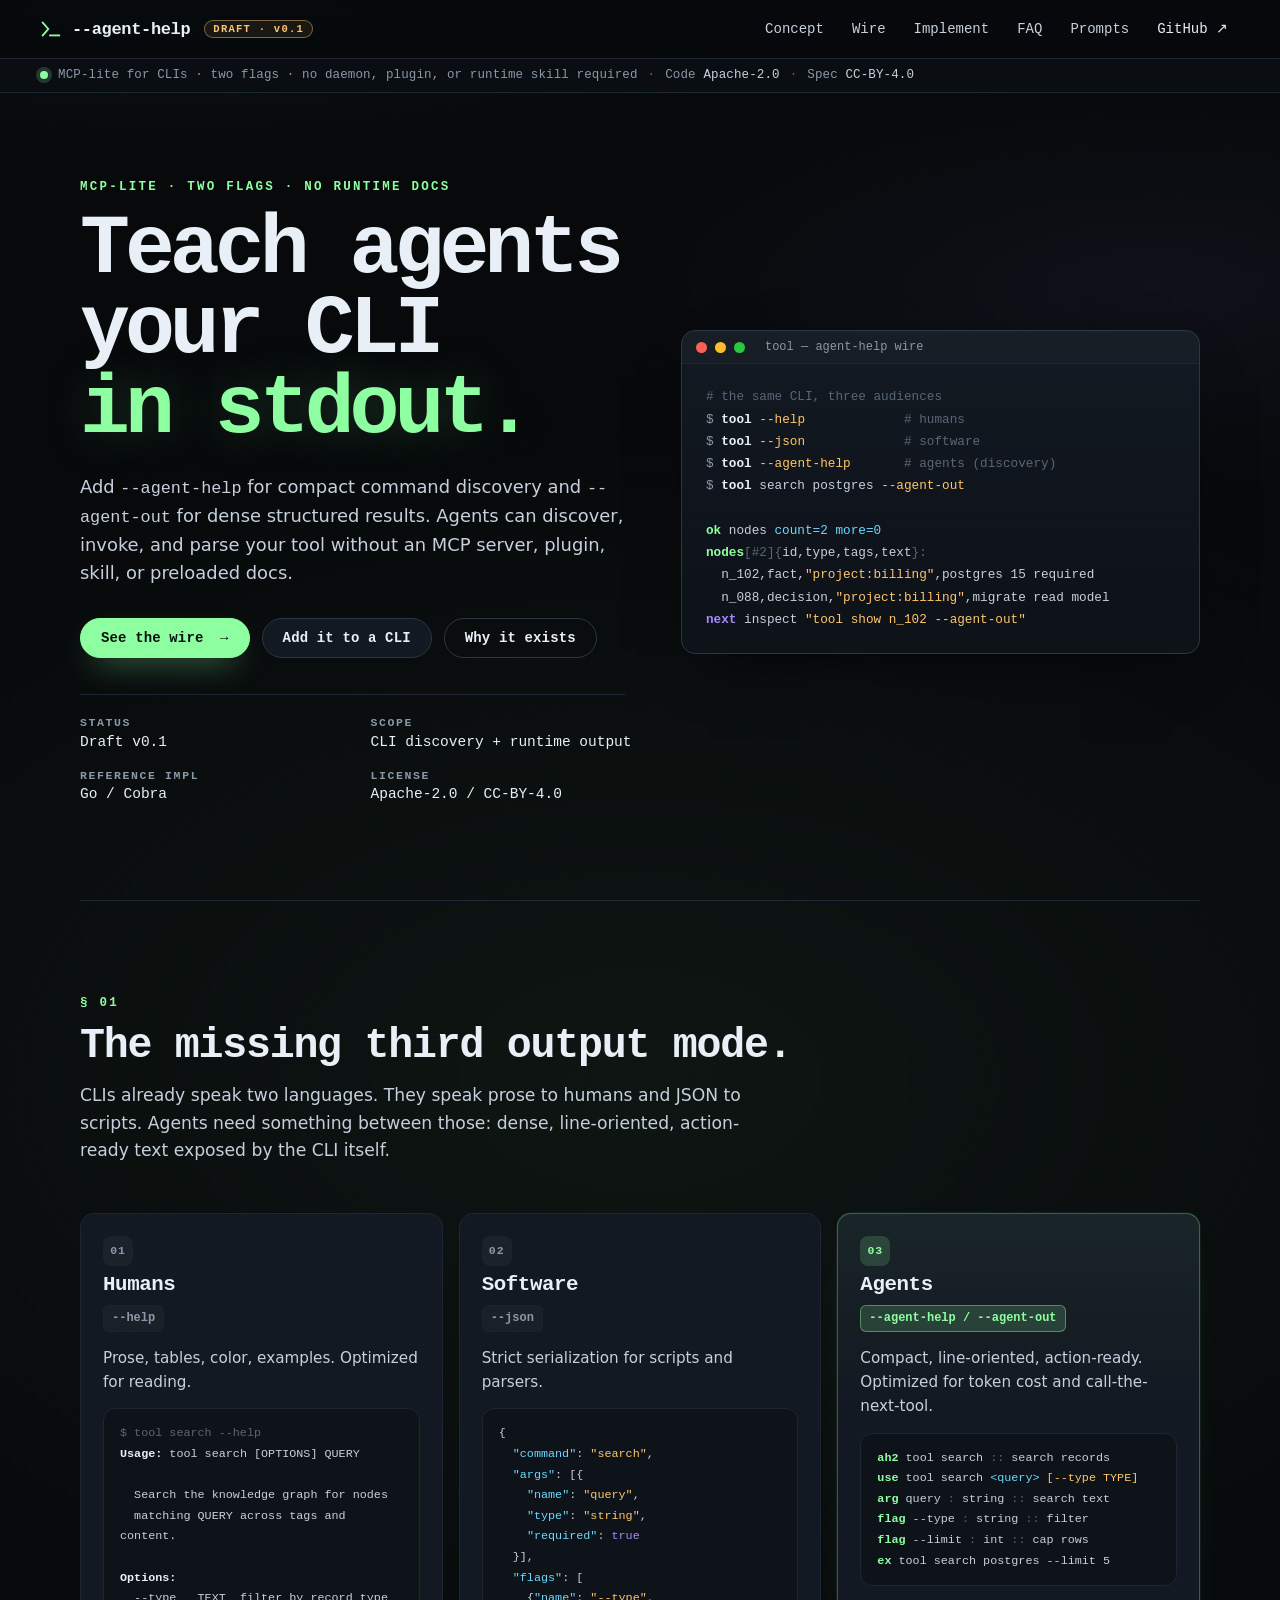
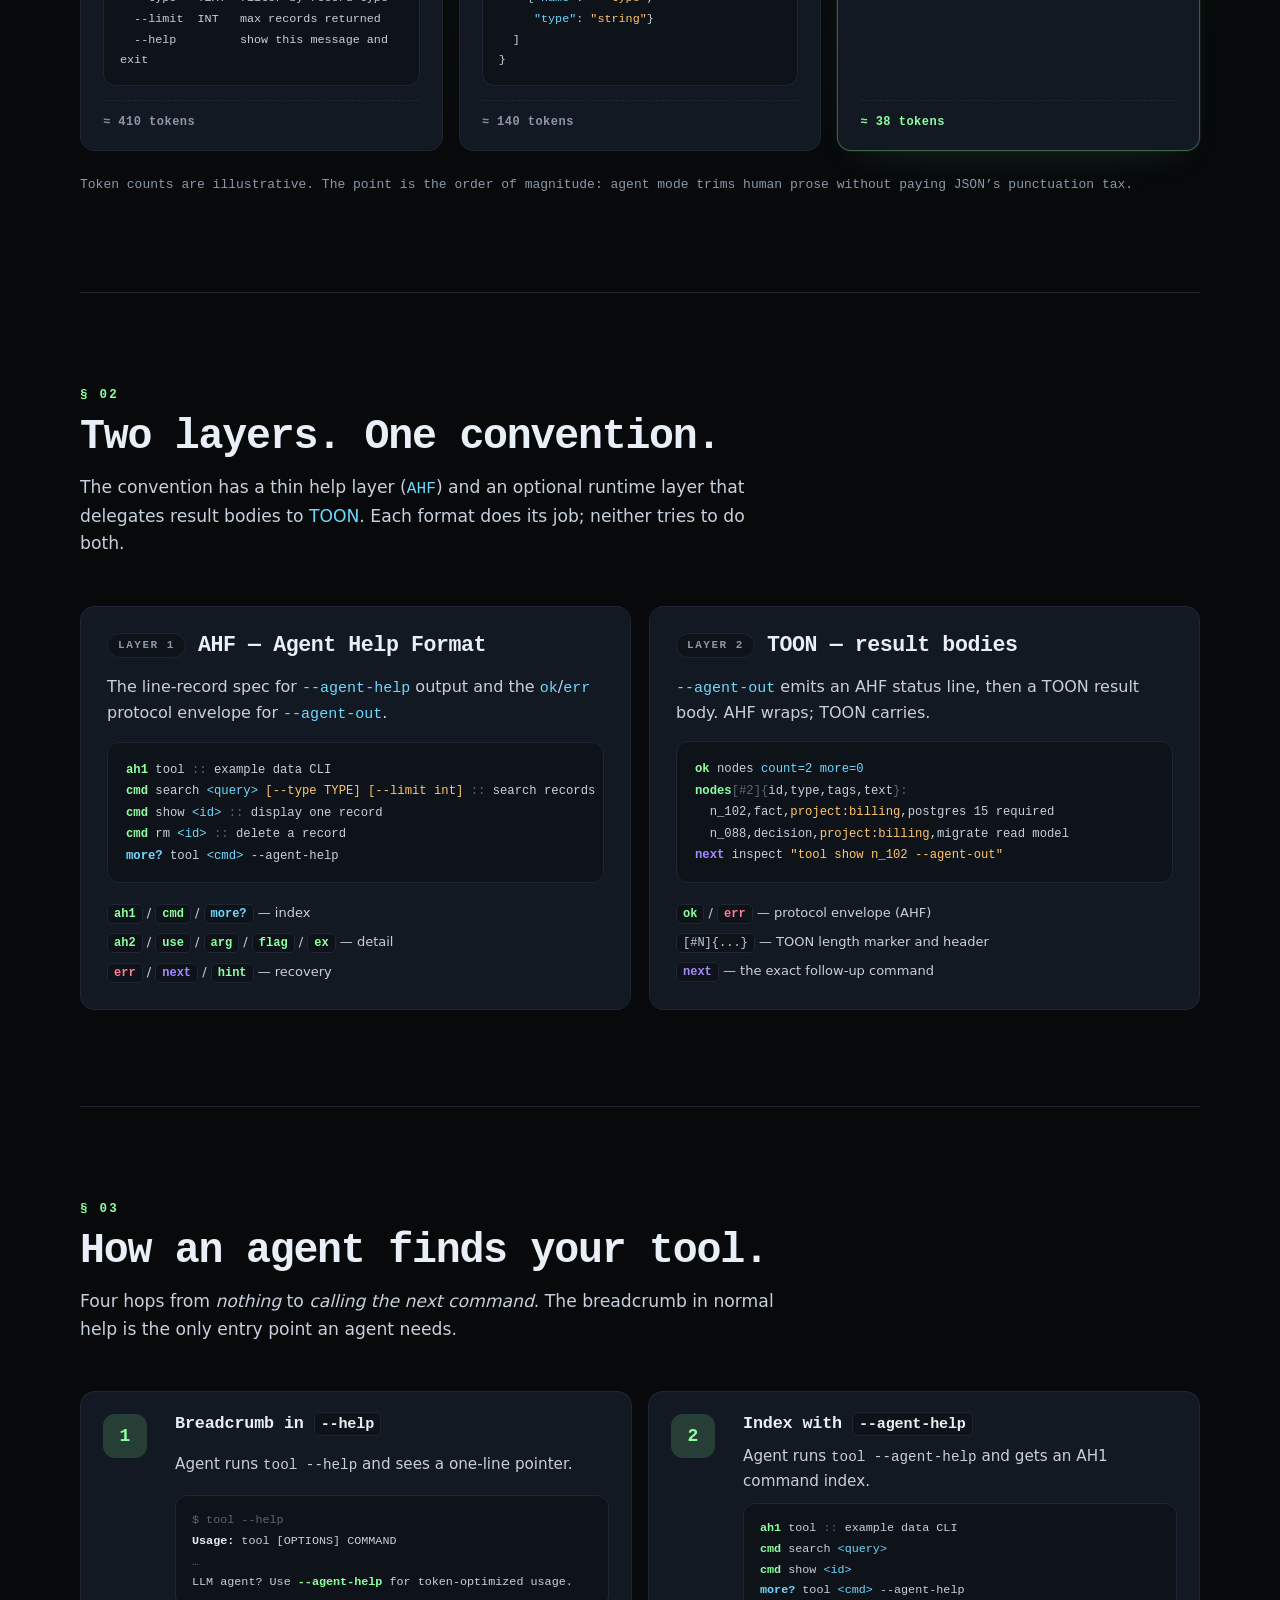
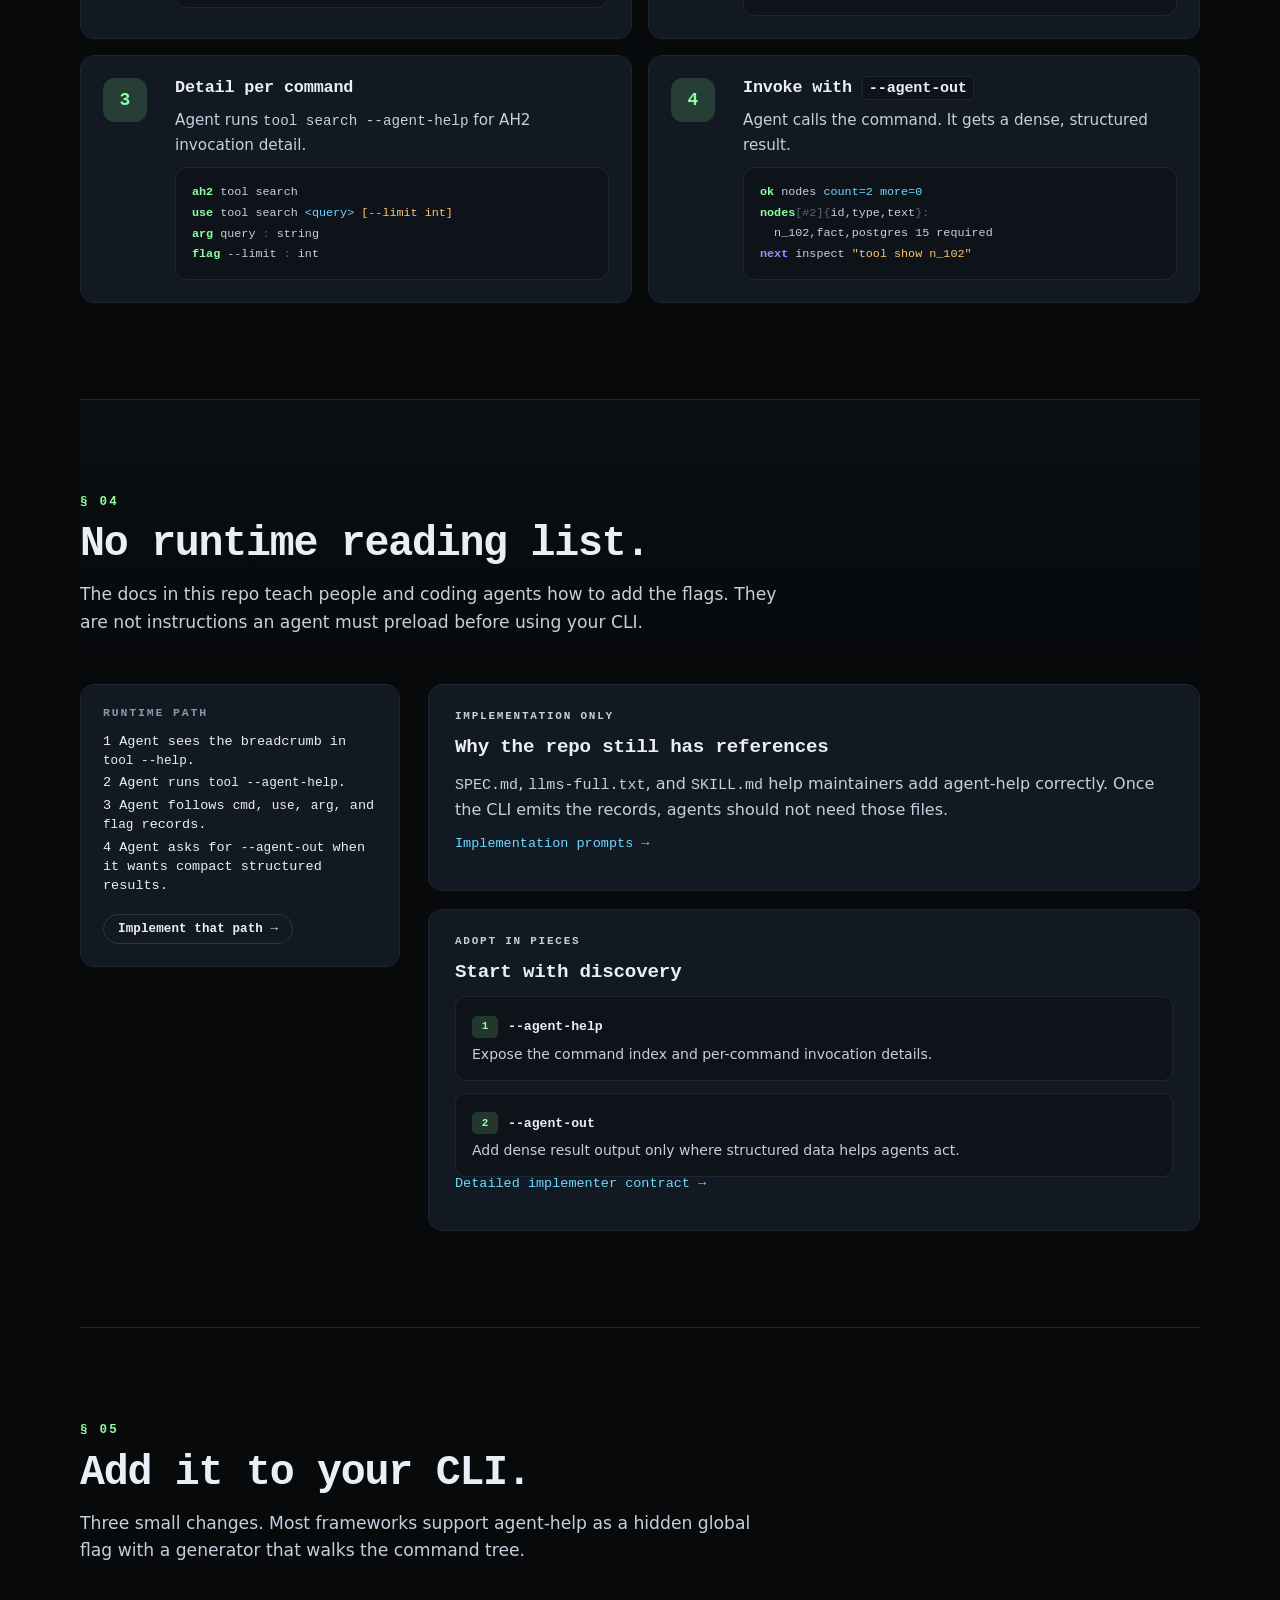
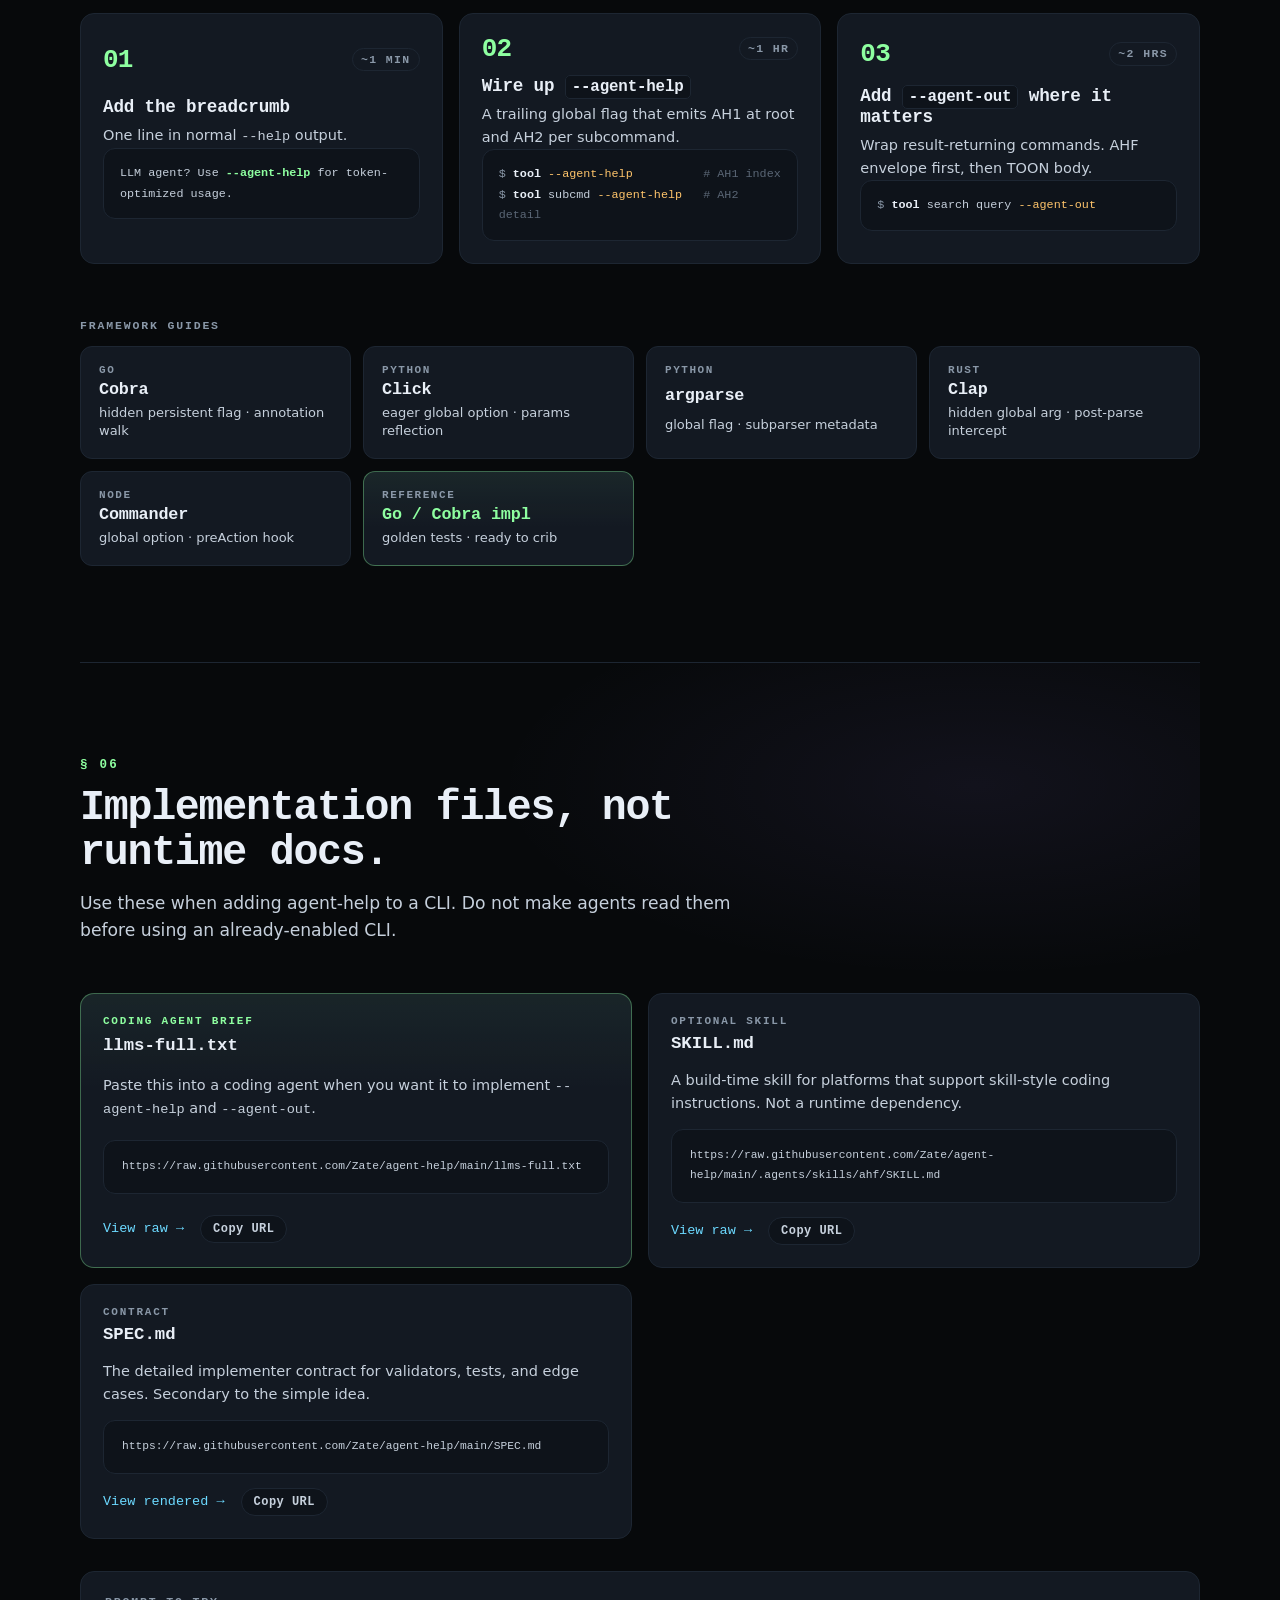
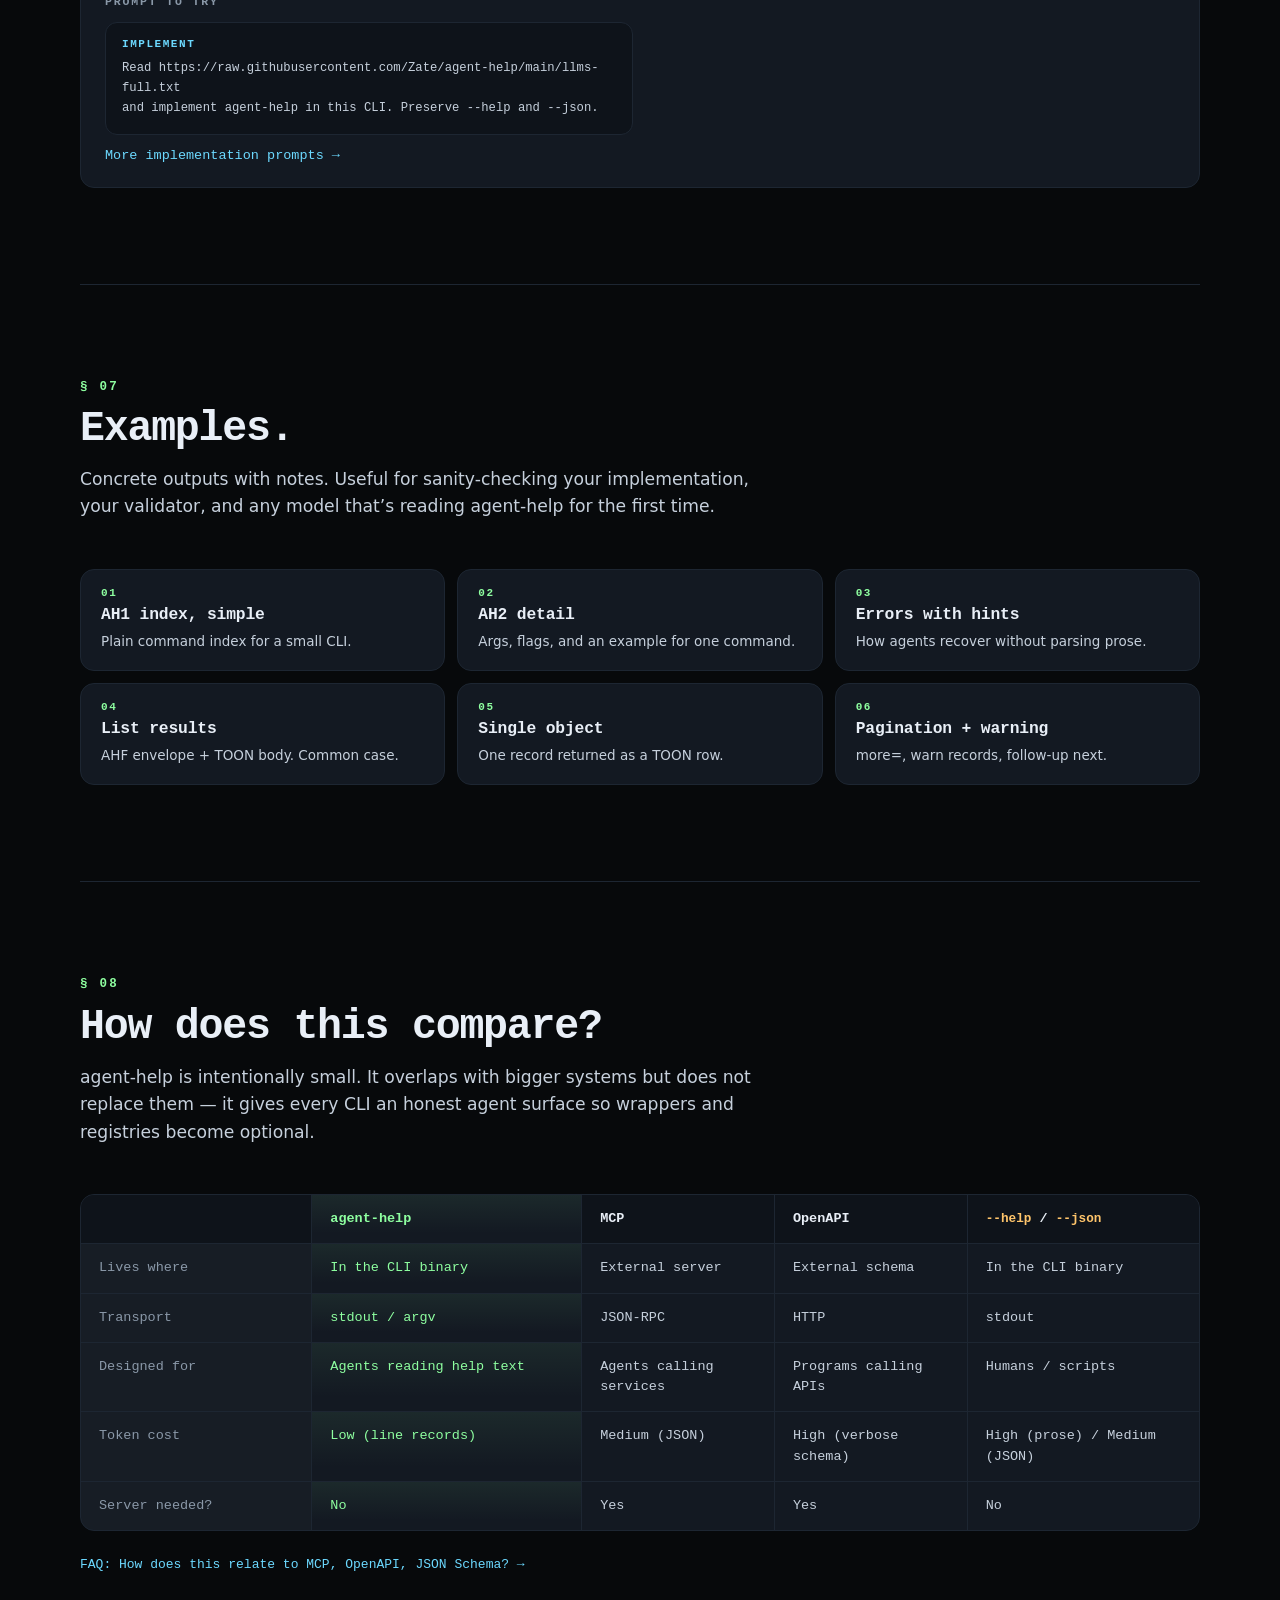
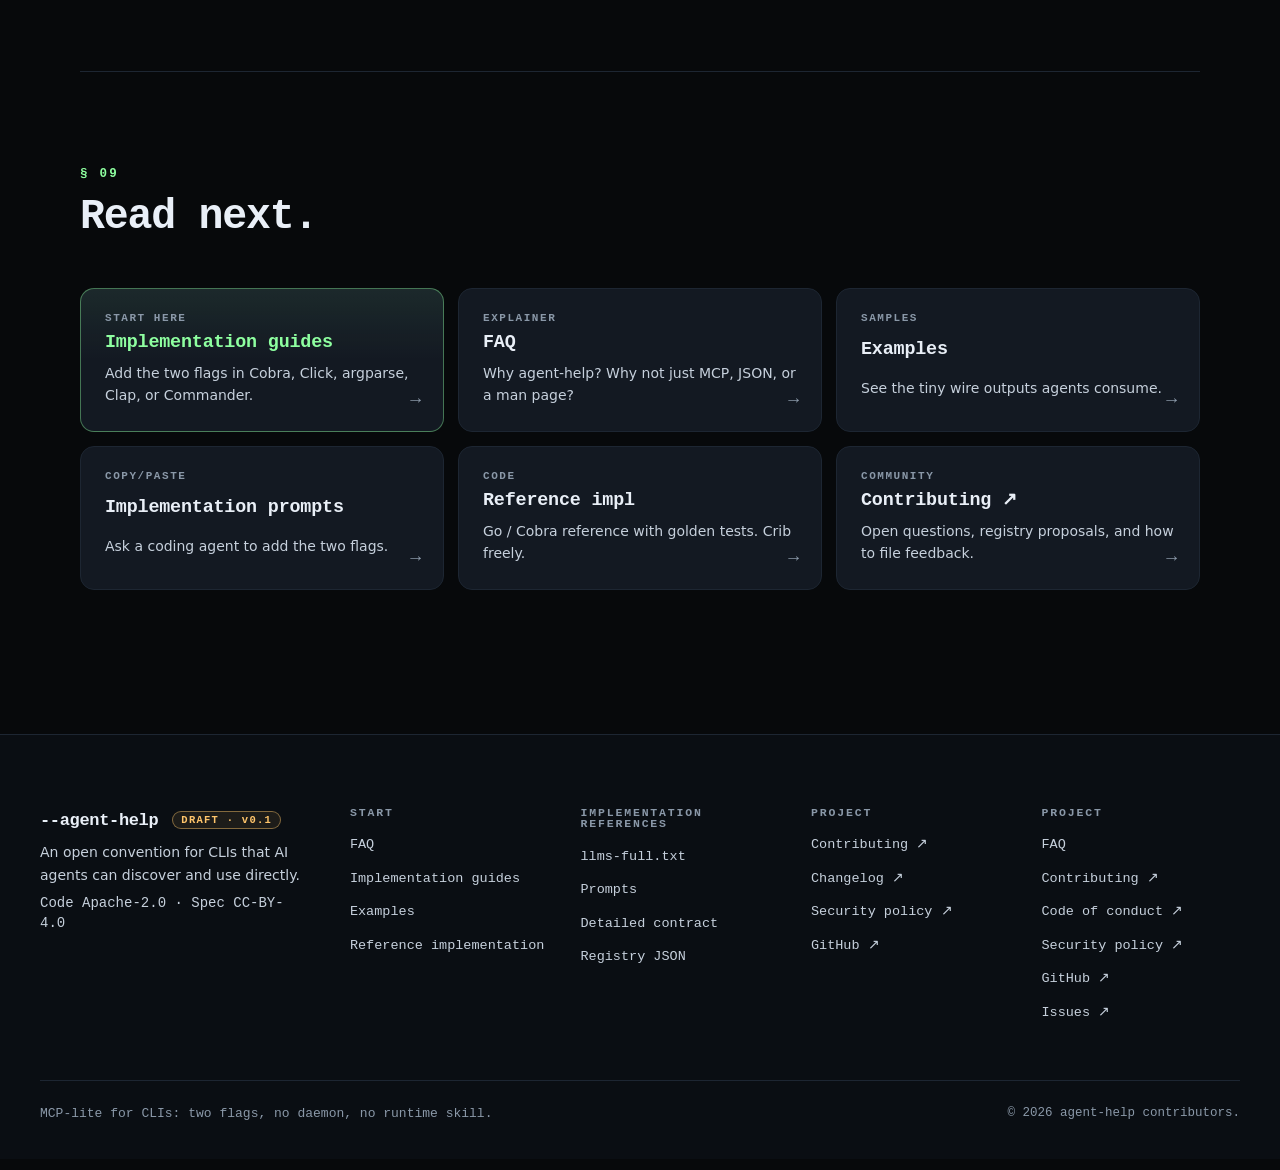
==== commit c45a4448: "docs: simplify agent-help documentation" ====
--- a/site/index.html
+++ b/site/index.html
@@ -3,16 +3,16 @@
 <head>
   <meta charset="utf-8">
   <meta name="viewport" content="width=device-width, initial-scale=1">
-  <title>agent-help — an open convention for agent-native CLIs</title>
-  <meta name="description" content="agent-help is an open convention that lets AI agents discover and invoke command-line tools directly. No wrappers, no MCP server, no shims.">
+  <title>agent-help — MCP-lite for CLIs</title>
+  <meta name="description" content="agent-help is MCP-lite for CLIs: add --agent-help and --agent-out so AI agents can discover, invoke, and parse your tool without a server, plugin, or skill.">
   <link rel="canonical" href="https://zate.github.io/agent-help/">
   <meta property="og:type" content="website">
-  <meta property="og:title" content="agent-help — agent-native CLIs">
-  <meta property="og:description" content="The third output mode for CLIs. An open convention for AI agents to discover and invoke command-line tools directly.">
+  <meta property="og:title" content="agent-help — MCP-lite for CLIs">
+  <meta property="og:description" content="Two small flags that let AI agents discover, invoke, and parse CLIs without MCP infrastructure or runtime skills.">
   <meta property="og:url" content="https://zate.github.io/agent-help/">
   <meta name="twitter:card" content="summary_large_image">
-  <meta name="twitter:title" content="agent-help — agent-native CLIs">
-  <meta name="twitter:description" content="The third output mode for CLIs.">
+  <meta name="twitter:title" content="agent-help — MCP-lite for CLIs">
+  <meta name="twitter:description" content="Two flags for agent-readable CLIs.">
   <link rel="stylesheet" href="styles.css">
 </head>
 <body>
@@ -29,17 +29,17 @@
     </a>
     <nav class="topnav" aria-label="Primary">
       <a href="#concept">Concept</a>
-      <a href="spec.html">Spec</a>
+      <a href="#wire">Wire</a>
       <a href="#implement">Implement</a>
-      <a href="prompts.html">For&nbsp;agents</a>
       <a href="faq.html">FAQ</a>
+      <a href="prompts.html">Prompts</a>
       <a class="external" href="https://github.com/Zate/agent-help" rel="noopener">GitHub&nbsp;↗</a>
     </nav>
   </header>
 
   <div class="statusbar" aria-label="Status">
     <span class="dot"></span>
-    <span>Internet-Draft style · open for trial implementations · last updated <time datetime="2026-05-18">2026-05-18</time></span>
+    <span>MCP-lite for CLIs · two flags · no daemon, plugin, or runtime skill required</span>
     <span class="sep">·</span>
     <span>Code <a href="LICENSE">Apache-2.0</a></span>
     <span class="sep">·</span>
@@ -51,20 +51,21 @@
     <!-- ─────────────────────────  HERO  ───────────────────────── -->
     <section class="hero" id="top">
       <div class="hero-copy">
-        <p class="eyebrow">Open convention&nbsp;·&nbsp;line-oriented&nbsp;·&nbsp;framework-agnostic</p>
+        <p class="eyebrow">MCP-lite&nbsp;·&nbsp;two flags&nbsp;·&nbsp;no runtime docs</p>
         <h1 class="hero-title">
-          <span class="word">The&nbsp;third</span>
-          <span class="word">output&nbsp;mode</span>
-          <span class="word accent">for&nbsp;CLIs.</span>
+          <span class="word">Teach&nbsp;agents</span>
+          <span class="word">your&nbsp;CLI</span>
+          <span class="word accent">in&nbsp;stdout.</span>
         </h1>
         <p class="hero-sub">
-          <strong>agent-help</strong> lets AI agents discover and invoke command-line tools directly &mdash;
-          no wrapper service, no MCP server, no plugin shim required for the basic path.
+          Add <code>--agent-help</code> for compact command discovery and <code>--agent-out</code>
+          for dense structured results. Agents can discover, invoke, and parse your tool without
+          an MCP server, plugin, skill, or preloaded docs.
         </p>
         <div class="hero-actions">
-          <a class="cta primary" href="spec.html">Read the spec<span aria-hidden="true">&nbsp;→</span></a>
-          <a class="cta" href="#wire">See the wire</a>
-          <a class="cta ghost" href="llms-full.txt">Implementation brief</a>
+          <a class="cta primary" href="#wire">See the wire<span aria-hidden="true">&nbsp;→</span></a>
+          <a class="cta" href="#implement">Add it to a CLI</a>
+          <a class="cta ghost" href="faq.html">Why it exists</a>
         </div>
         <dl class="hero-meta">
           <div><dt>Status</dt><dd>Draft&nbsp;v0.1</dd></div>
@@ -282,65 +283,50 @@
       </ol>
     </section>
 
-    <!-- ─────────────────────────  SPEC  ───────────────────────── -->
-    <section class="section spec-section" id="spec" aria-labelledby="spec-h">
+    <!-- ─────────────────────────  RUNTIME PRINCIPLE  ───────────────────────── -->
+    <section class="section spec-section" id="runtime" aria-labelledby="runtime-h">
       <header class="section-head">
         <p class="section-num">§ 04</p>
-        <h2 id="spec-h">The specification.</h2>
+        <h2 id="runtime-h">No runtime reading list.</h2>
         <p class="section-lede">
-          Written in Internet-Draft style with RFC&nbsp;2119 keywords used sparingly. The wire shape is stable enough for trial implementations; registry additions and conformance levels may change before v1.0.
+          The docs in this repo teach people and coding agents how to add the flags. They are not instructions an agent must preload before using your CLI.
         </p>
       </header>
 
       <div class="spec-grid">
-        <nav class="spec-toc" aria-label="Spec table of contents">
-          <p class="toc-heading">Table of contents</p>
+        <nav class="spec-toc" aria-label="Runtime path">
+          <p class="toc-heading">Runtime path</p>
           <ol>
-            <li><a href="spec.html#s1"><span>§1</span> Introduction</a></li>
-            <li><a href="spec.html#s2"><span>§2</span> Terminology</a></li>
-            <li><a href="spec.html#s4"><span>§4</span> Design goals</a></li>
-            <li><a href="spec.html#s7"><span>§7</span> AHF data model</a></li>
-            <li><a href="spec.html#s9"><span>§9</span> Record prefix registry</a></li>
-            <li><a href="spec.html#s10"><span>§10</span> Scalar type registry</a></li>
-            <li><a href="spec.html#s11"><span>§11</span> Help output (AH1/AH2)</a></li>
-            <li><a href="spec.html#s12"><span>§12</span> Runtime output (<code>--agent-out</code>)</a></li>
-            <li><a href="spec.html#s13"><span>§13</span> Errors &amp; warnings</a></li>
-            <li><a href="spec.html#s14"><span>§14</span> Pagination</a></li>
-            <li><a href="spec.html#s20"><span>§20</span> Implementation guidance</a></li>
-            <li><a href="spec.html#s21"><span>§21</span> Open questions</a></li>
+            <li><span>1</span> Agent sees the breadcrumb in <code>tool --help</code>.</li>
+            <li><span>2</span> Agent runs <code>tool --agent-help</code>.</li>
+            <li><span>3</span> Agent follows <code>cmd</code>, <code>use</code>, <code>arg</code>, and <code>flag</code> records.</li>
+            <li><span>4</span> Agent asks for <code>--agent-out</code> when it wants compact structured results.</li>
           </ol>
-          <a class="cta small" href="spec.html">Read full spec&nbsp;→</a>
+          <a class="cta small" href="#implement">Implement that path&nbsp;→</a>
         </nav>
 
         <div class="spec-callouts">
           <article class="callout">
-            <p class="callout-tag">REGISTRY</p>
-            <h4>Record prefixes</h4>
-            <p>The first token of every AHF line is a registered record type. New types are added by spec amendment.</p>
-            <div class="prefix-grid">
-              <code class="rec">ah1</code><code class="rec">ah2</code><code class="rec">cmd</code>
-              <code class="rec">use</code><code class="rec">arg</code><code class="rec">flag</code>
-              <code class="rec">ex</code><code class="rec more">more?</code><code class="rec next">next</code>
-              <code class="rec err">err</code><code class="rec">hint</code><code class="status-ok">ok</code>
-              <code class="status-err">err</code><code class="rec">warn</code>
-            </div>
-            <p class="callout-foot"><a href="spec/ahf-v0.1.json">Machine-readable registry&nbsp;→</a></p>
+            <p class="callout-tag">IMPLEMENTATION ONLY</p>
+            <h4>Why the repo still has references</h4>
+            <p><code>SPEC.md</code>, <code>llms-full.txt</code>, and <code>SKILL.md</code> help maintainers add agent-help correctly. Once the CLI emits the records, agents should not need those files.</p>
+            <p class="callout-foot"><a href="prompts.html">Implementation prompts&nbsp;→</a></p>
           </article>
 
           <article class="callout">
-            <p class="callout-tag">CONFORMANCE</p>
-            <h4>Two levels, adopt incrementally</h4>
+            <p class="callout-tag">ADOPT IN PIECES</p>
+            <h4>Start with discovery</h4>
             <dl class="level-list">
               <div>
-                <dt><span class="lvl">L1</span> agent-help-core</dt>
-                <dd>Discovery only. <code>--agent-help</code> on every primary subcommand. Breadcrumb in <code>--help</code>.</dd>
+                <dt><span class="lvl">1</span> <code>--agent-help</code></dt>
+                <dd>Expose the command index and per-command invocation details.</dd>
               </div>
               <div>
-                <dt><span class="lvl">L2</span> agent-help-runtime</dt>
-                <dd>Add <code>--agent-out</code> on result-returning commands. AHF envelope + TOON body. Recoverable errors.</dd>
+                <dt><span class="lvl">2</span> <code>--agent-out</code></dt>
+                <dd>Add dense result output only where structured data helps agents act.</dd>
               </div>
             </dl>
-            <p class="callout-foot"><a href="https://github.com/Zate/agent-help/blob/main/docs/CONFORMANCE.md" rel="noopener">Full conformance criteria&nbsp;↗</a></p>
+            <p class="callout-foot"><a href="spec.html">Detailed implementer contract&nbsp;→</a></p>
           </article>
         </div>
       </div>
@@ -421,37 +407,23 @@
       </div>
     </section>
 
-    <!-- ─────────────────────────  FOR AGENTS  ───────────────────────── -->
-    <section class="section agents-section" id="for-agents" aria-labelledby="agents-h">
+    <!-- ─────────────────────────  IMPLEMENTATION FILES  ───────────────────────── -->
+    <section class="section agents-section" id="implementation-files" aria-labelledby="impl-files-h">
       <header class="section-head">
         <p class="section-num">§ 06</p>
-        <h2 id="agents-h">For agents.</h2>
+        <h2 id="impl-files-h">Implementation files, not runtime docs.</h2>
         <p class="section-lede">
-          Point an agent at these raw files. They&rsquo;re intentionally terse &mdash; this site is the
-          human landing page; agents should consume the source directly.
+          Use these when adding agent-help to a CLI. Do not make agents read them before using an already-enabled CLI.
         </p>
       </header>
 
       <div class="agent-files">
-        <article class="afile">
-          <div class="afile-head">
-            <span class="afile-kind">orientation</span>
-            <h3><code>llms.txt</code></h3>
-          </div>
-          <p>Short index for agents discovering the project. Start here.</p>
-          <pre class="url"><code>https://raw.githubusercontent.com/Zate/agent-help/main/llms.txt</code></pre>
-          <div class="afile-actions">
-            <a href="llms.txt">View raw&nbsp;→</a>
-            <button class="copy" data-copy="https://raw.githubusercontent.com/Zate/agent-help/main/llms.txt" aria-label="Copy URL">Copy URL</button>
-          </div>
-        </article>
-
         <article class="afile featured">
           <div class="afile-head">
-            <span class="afile-kind accent">implementation brief</span>
+            <span class="afile-kind accent">coding agent brief</span>
             <h3><code>llms-full.txt</code></h3>
           </div>
-          <p>The full brief. Hand this to an agent and ask it to implement agent-help in your CLI.</p>
+          <p>Paste this into a coding agent when you want it to implement <code>--agent-help</code> and <code>--agent-out</code>.</p>
           <pre class="url"><code>https://raw.githubusercontent.com/Zate/agent-help/main/llms-full.txt</code></pre>
           <div class="afile-actions">
             <a href="llms-full.txt">View raw&nbsp;→</a>
@@ -461,10 +433,10 @@
 
         <article class="afile">
           <div class="afile-head">
-            <span class="afile-kind">skill</span>
+            <span class="afile-kind">optional skill</span>
             <h3><code>SKILL.md</code></h3>
           </div>
-          <p>agentskills.io-format skill for any platform that supports skill-style instructions.</p>
+          <p>A build-time skill for platforms that support skill-style coding instructions. Not a runtime dependency.</p>
           <pre class="url"><code>https://raw.githubusercontent.com/Zate/agent-help/main/.agents/skills/ahf/SKILL.md</code></pre>
           <div class="afile-actions">
             <a href="https://raw.githubusercontent.com/Zate/agent-help/main/.agents/skills/ahf/SKILL.md">View raw&nbsp;→</a>
@@ -474,33 +446,28 @@
 
         <article class="afile">
           <div class="afile-head">
-            <span class="afile-kind">dogfood</span>
-            <h3><code>agent-help.ahf</code></h3>
-          </div>
-          <p>The docs themselves, expressed in the convention. AH1 entry + AH2 details.</p>
-          <pre class="url"><code>https://raw.githubusercontent.com/Zate/agent-help/main/agent-help.ahf</code></pre>
+            <span class="afile-kind">contract</span>
+            <h3><code>SPEC.md</code></h3>
+          </div>
+          <p>The detailed implementer contract for validators, tests, and edge cases. Secondary to the simple idea.</p>
+          <pre class="url"><code>https://raw.githubusercontent.com/Zate/agent-help/main/SPEC.md</code></pre>
           <div class="afile-actions">
-            <a href="agent-help.ahf">View raw&nbsp;→</a>
-            <button class="copy" data-copy="https://raw.githubusercontent.com/Zate/agent-help/main/agent-help.ahf" aria-label="Copy URL">Copy URL</button>
+            <a href="spec.html">View rendered&nbsp;→</a>
+            <button class="copy" data-copy="https://raw.githubusercontent.com/Zate/agent-help/main/SPEC.md" aria-label="Copy URL">Copy URL</button>
           </div>
         </article>
       </div>
 
       <div class="prompts">
-        <p class="prompts-heading">Prompts to try</p>
+        <p class="prompts-heading">Prompt to try</p>
         <div class="prompt-cards">
-          <div class="prompt-card">
-            <p class="prompt-tag">explain</p>
-            <pre><code>Read https://raw.githubusercontent.com/Zate/agent-help/main/llms-full.txt
-and explain what agent-help is for.</code></pre>
-          </div>
           <div class="prompt-card">
             <p class="prompt-tag">implement</p>
             <pre><code>Read https://raw.githubusercontent.com/Zate/agent-help/main/llms-full.txt
-and implement agent-help in this CLI.</code></pre>
-          </div>
-        </div>
-        <p class="prompts-foot"><a href="prompts.html">More prompts&nbsp;→</a></p>
+and implement agent-help in this CLI. Preserve --help and --json.</code></pre>
+          </div>
+        </div>
+        <p class="prompts-foot"><a href="prompts.html">More implementation prompts&nbsp;→</a></p>
       </div>
     </section>
 
@@ -613,10 +580,10 @@
       </header>
 
       <div class="rn-grid">
-        <a class="rn-card primary" href="spec.html">
-          <span class="rn-tag">specification</span>
-          <strong>AHF&nbsp;Draft v0.1</strong>
-          <span>The Internet-Draft style specification. Records, scalars, conformance, security.</span>
+        <a class="rn-card primary" href="docs/implementation-guides.html">
+          <span class="rn-tag">start here</span>
+          <strong>Implementation guides</strong>
+          <span>Add the two flags in Cobra, Click, argparse, Clap, or Commander.</span>
           <span class="rn-arrow" aria-hidden="true">→</span>
         </a>
         <a class="rn-card" href="faq.html">
@@ -625,16 +592,16 @@
           <span>Why agent-help? Why not just MCP, JSON, or a man page?</span>
           <span class="rn-arrow" aria-hidden="true">→</span>
         </a>
-        <a class="rn-card" href="https://github.com/Zate/agent-help/blob/main/docs/ADOPTER_CHECKLIST.md" rel="noopener">
-          <span class="rn-tag">checklist</span>
-          <strong>Adopter checklist&nbsp;↗</strong>
-          <span>Track readiness from breadcrumb to runtime output.</span>
+        <a class="rn-card" href="examples/">
+          <span class="rn-tag">samples</span>
+          <strong>Examples</strong>
+          <span>See the tiny wire outputs agents consume.</span>
           <span class="rn-arrow" aria-hidden="true">→</span>
         </a>
-        <a class="rn-card" href="https://github.com/Zate/agent-help/blob/main/docs/PRIOR_ART.md" rel="noopener">
-          <span class="rn-tag">research</span>
-          <strong>Prior art&nbsp;↗</strong>
-          <span>How agent-help relates to docopt, man, structured logging, and more.</span>
+        <a class="rn-card" href="prompts.html">
+          <span class="rn-tag">copy/paste</span>
+          <strong>Implementation prompts</strong>
+          <span>Ask a coding agent to add the two flags.</span>
           <span class="rn-arrow" aria-hidden="true">→</span>
         </a>
         <a class="rn-card" href="impl/">
@@ -668,38 +635,32 @@
       </div>
 
       <div class="foot-col">
-        <p class="foot-heading">Specification</p>
+        <p class="foot-heading">Start</p>
         <ul>
-          <li><a href="spec.html">AHF Draft v0.1</a></li>
-          <li><a href="https://github.com/Zate/agent-help/blob/main/docs/CONFORMANCE.md" rel="noopener">Conformance levels ↗</a></li>
-          <li><a href="https://github.com/Zate/agent-help/blob/main/docs/VERSIONING.md" rel="noopener">Versioning policy ↗</a></li>
-          <li><a href="spec/ahf-v0.1.json">Machine-readable registry</a></li>
+          <li><a href="faq.html">FAQ</a></li>
+          <li><a href="docs/implementation-guides.html">Implementation guides</a></li>
+          <li><a href="examples/">Examples</a></li>
+          <li><a href="impl/">Reference implementation</a></li>
+        </ul>
+      </div>
+
+      <div class="foot-col">
+        <p class="foot-heading">Implementation references</p>
+        <ul>
+          <li><a href="llms-full.txt">llms-full.txt</a></li>
+          <li><a href="prompts.html">Prompts</a></li>
+          <li><a href="spec.html">Detailed contract</a></li>
+          <li><a href="spec/ahf-v0.1.json">Registry JSON</a></li>
+        </ul>
+      </div>
+
+      <div class="foot-col">
+        <p class="foot-heading">Project</p>
+        <ul>
+          <li><a href="https://github.com/Zate/agent-help/blob/main/CONTRIBUTING.md" rel="noopener">Contributing ↗</a></li>
           <li><a href="https://github.com/Zate/agent-help/blob/main/CHANGELOG.md" rel="noopener">Changelog ↗</a></li>
-        </ul>
-      </div>
-
-      <div class="foot-col">
-        <p class="foot-heading">For agents</p>
-        <ul>
-          <li><a href="llms.txt">llms.txt</a></li>
-          <li><a href="llms-full.txt">llms-full.txt</a></li>
-          <li><a href="https://raw.githubusercontent.com/Zate/agent-help/main/.agents/skills/ahf/SKILL.md">SKILL.md</a></li>
-          <li><a href="agent-help.ahf">agent-help.ahf</a></li>
-          <li><a href="agent-help-full.ahf">agent-help-full.ahf</a></li>
-          <li><a href="prompts.html">Prompts</a></li>
-        </ul>
-      </div>
-
-      <div class="foot-col">
-        <p class="foot-heading">For implementers</p>
-        <ul>
-          <li><a href="docs/implementation-guides.html">Framework guides</a></li>
-          <li><a href="https://github.com/Zate/agent-help/blob/main/docs/ADOPTER_CHECKLIST.md" rel="noopener">Adopter checklist ↗</a></li>
-          <li><a href="https://github.com/Zate/agent-help/blob/main/docs/PARSING.md" rel="noopener">Parsing notes ↗</a></li>
-          <li><a href="https://github.com/Zate/agent-help/blob/main/docs/PRIOR_ART.md" rel="noopener">Prior art ↗</a></li>
-          <li><a href="https://github.com/Zate/agent-help/blob/main/docs/RELEASE_CHECKLIST.md" rel="noopener">Release checklist ↗</a></li>
-          <li><a href="impl/">Reference implementation</a></li>
-          <li><a href="examples/">Examples</a></li>
+          <li><a href="https://github.com/Zate/agent-help/blob/main/SECURITY.md" rel="noopener">Security policy ↗</a></li>
+          <li><a href="https://github.com/Zate/agent-help" rel="noopener">GitHub&nbsp;↗</a></li>
         </ul>
       </div>
 
@@ -716,7 +677,7 @@
       </div>
     </div>
     <div class="foot-sig">
-      <p>Built as a spec, shaped like a tool, sized for an agent.</p>
+      <p>MCP-lite for CLIs: two flags, no daemon, no runtime skill.</p>
       <p class="foot-mini">© 2026 agent-help contributors.</p>
     </div>
   </footer>
